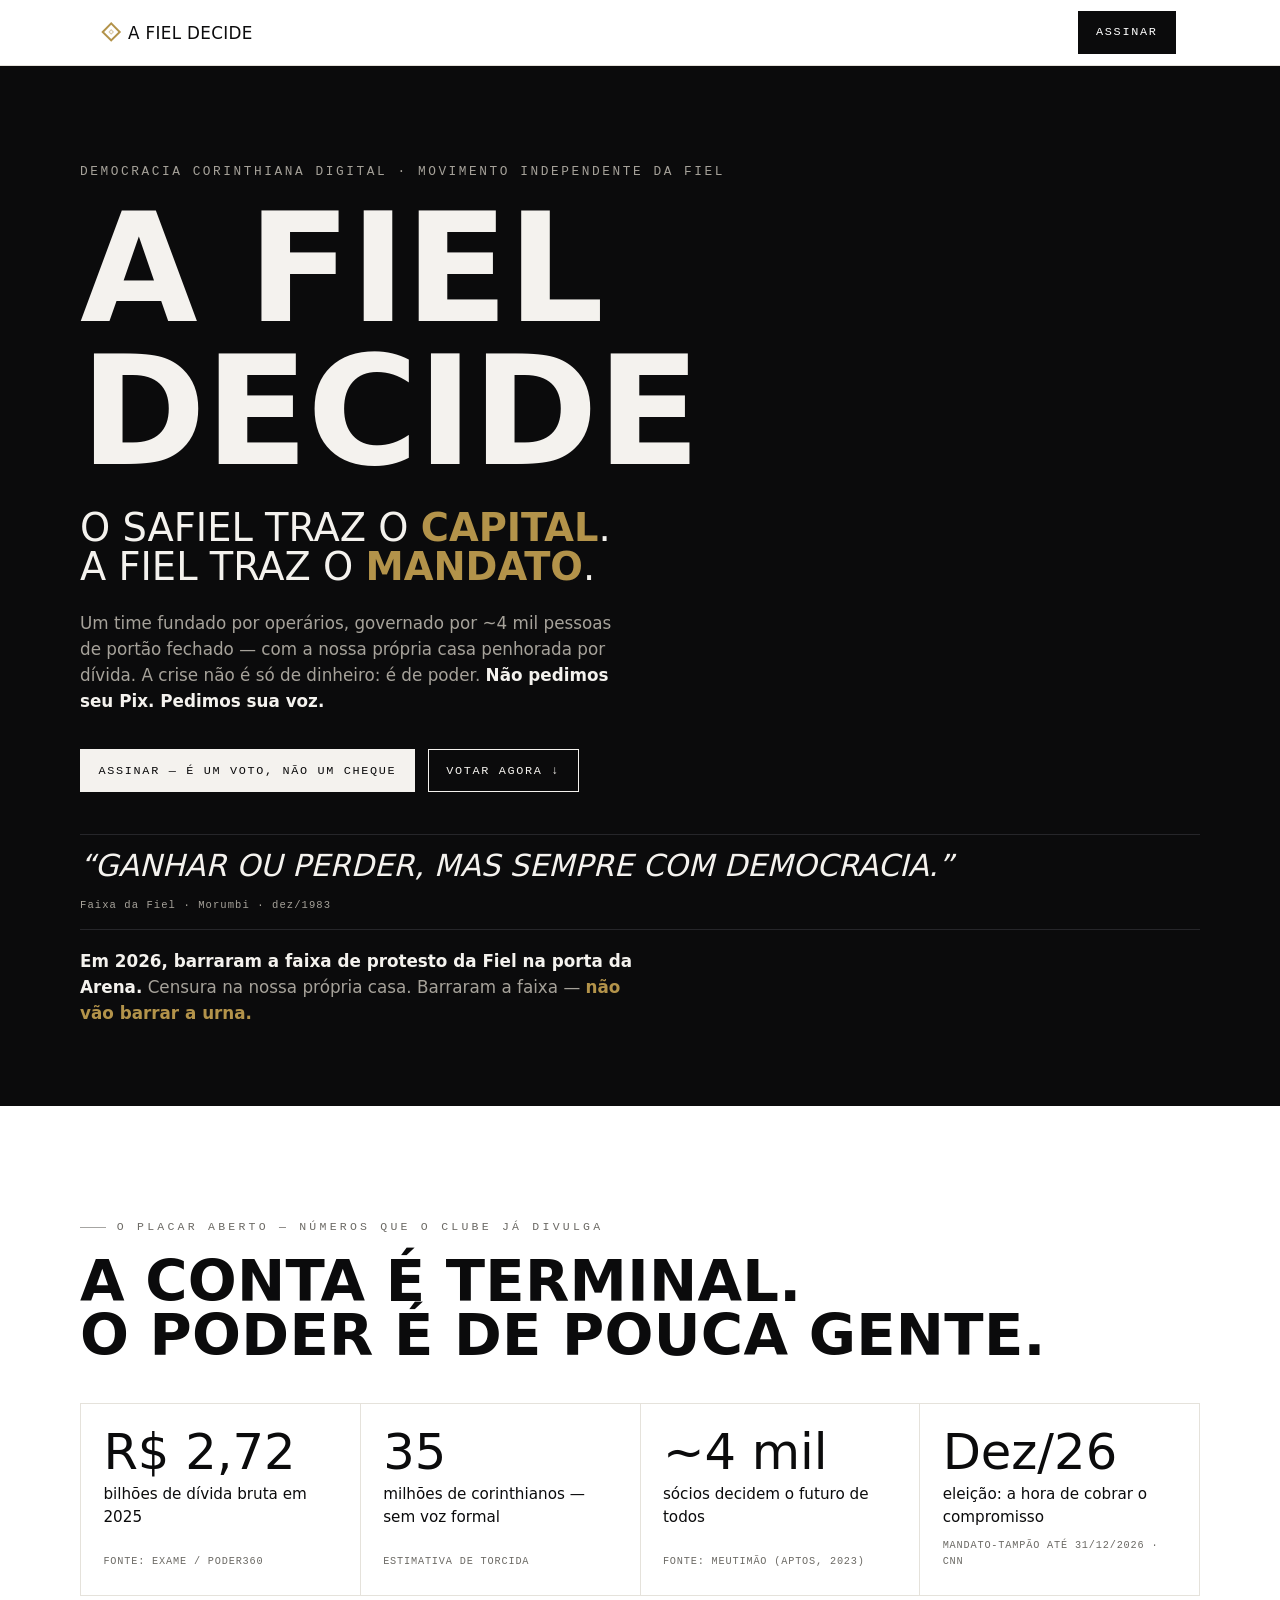
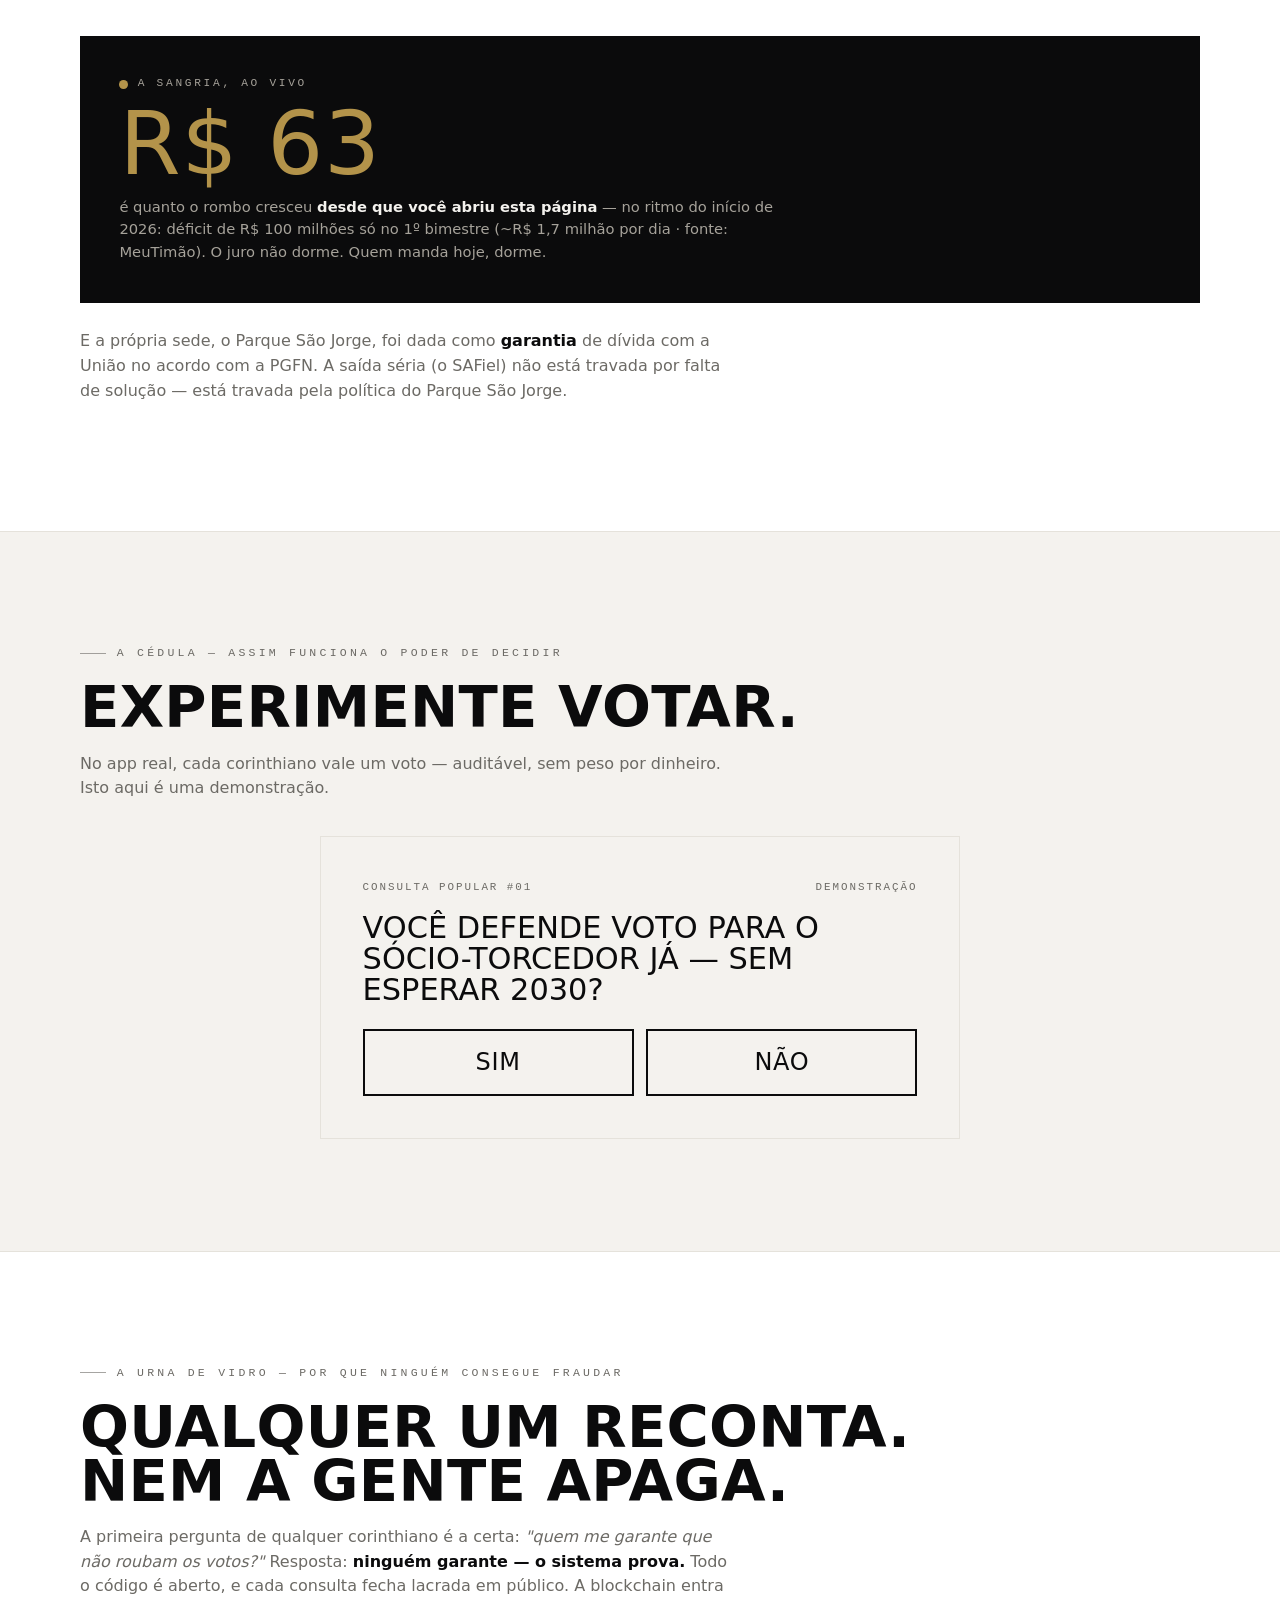
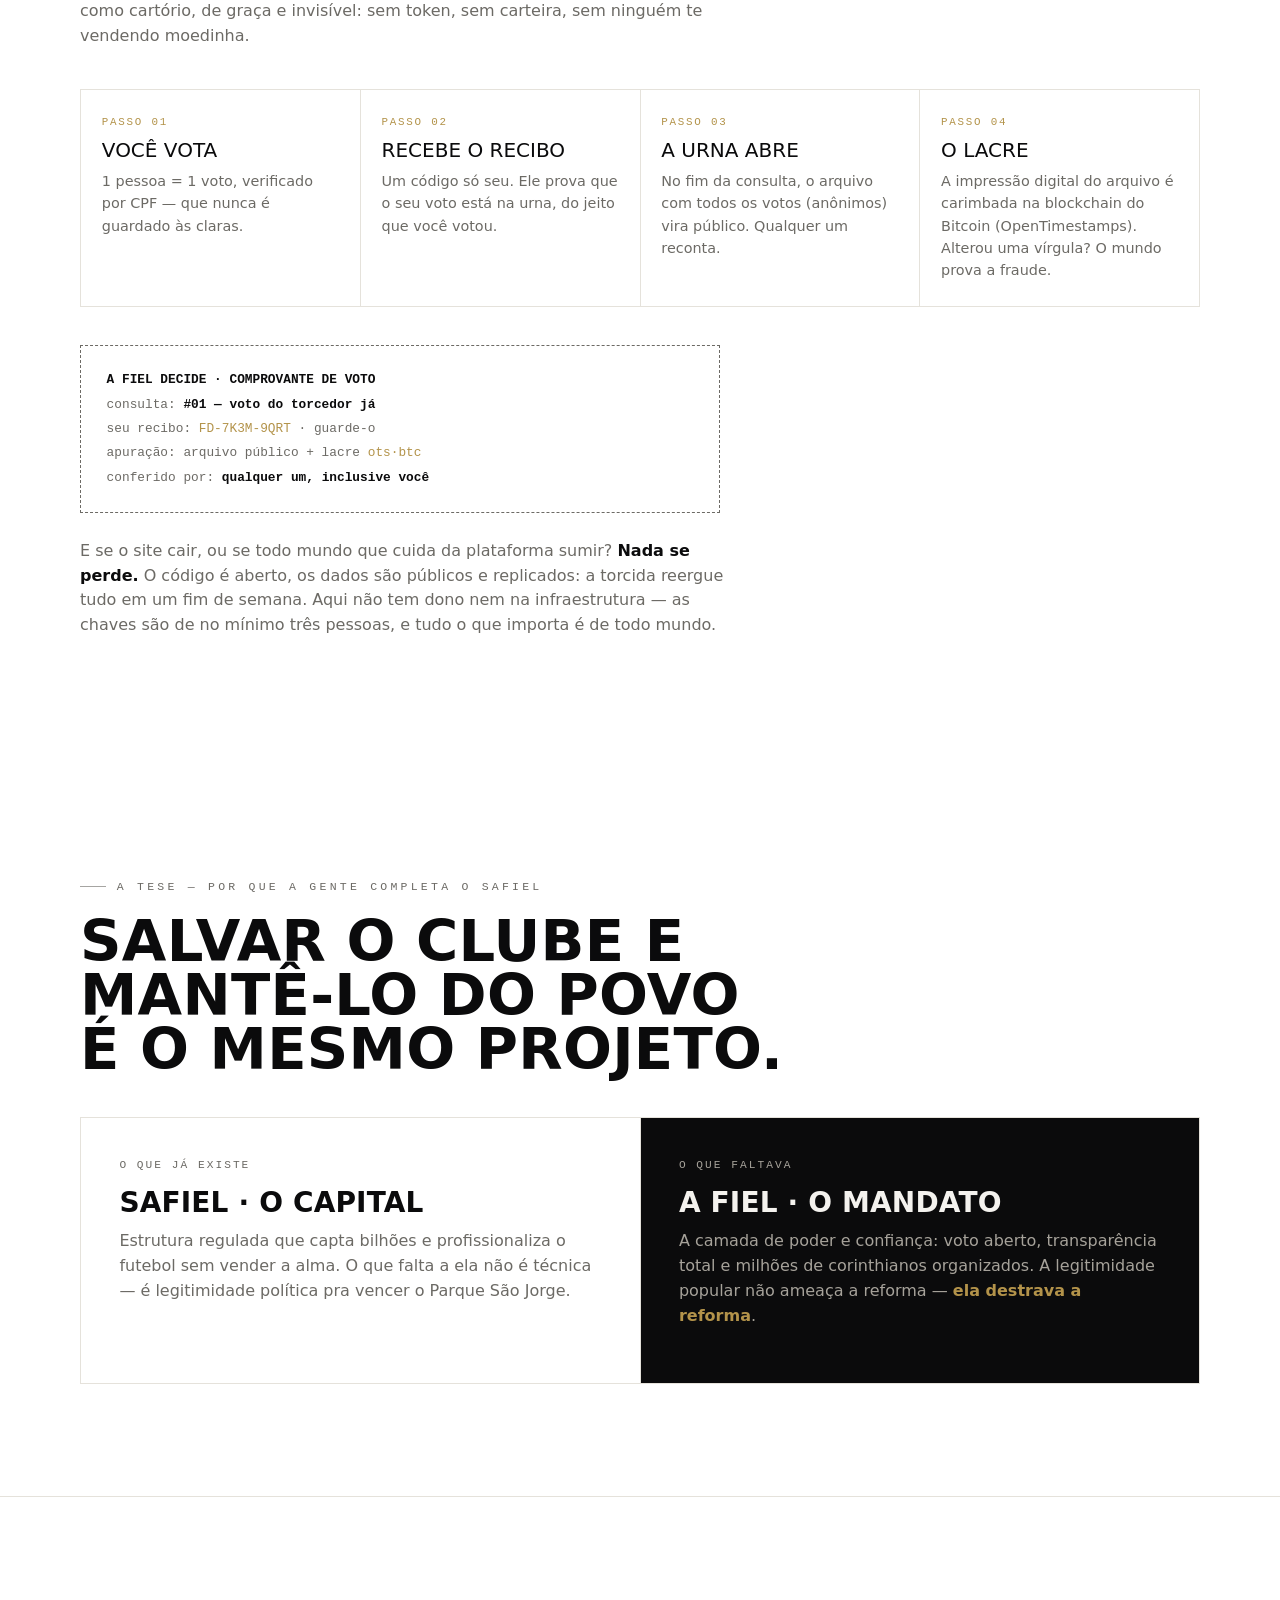
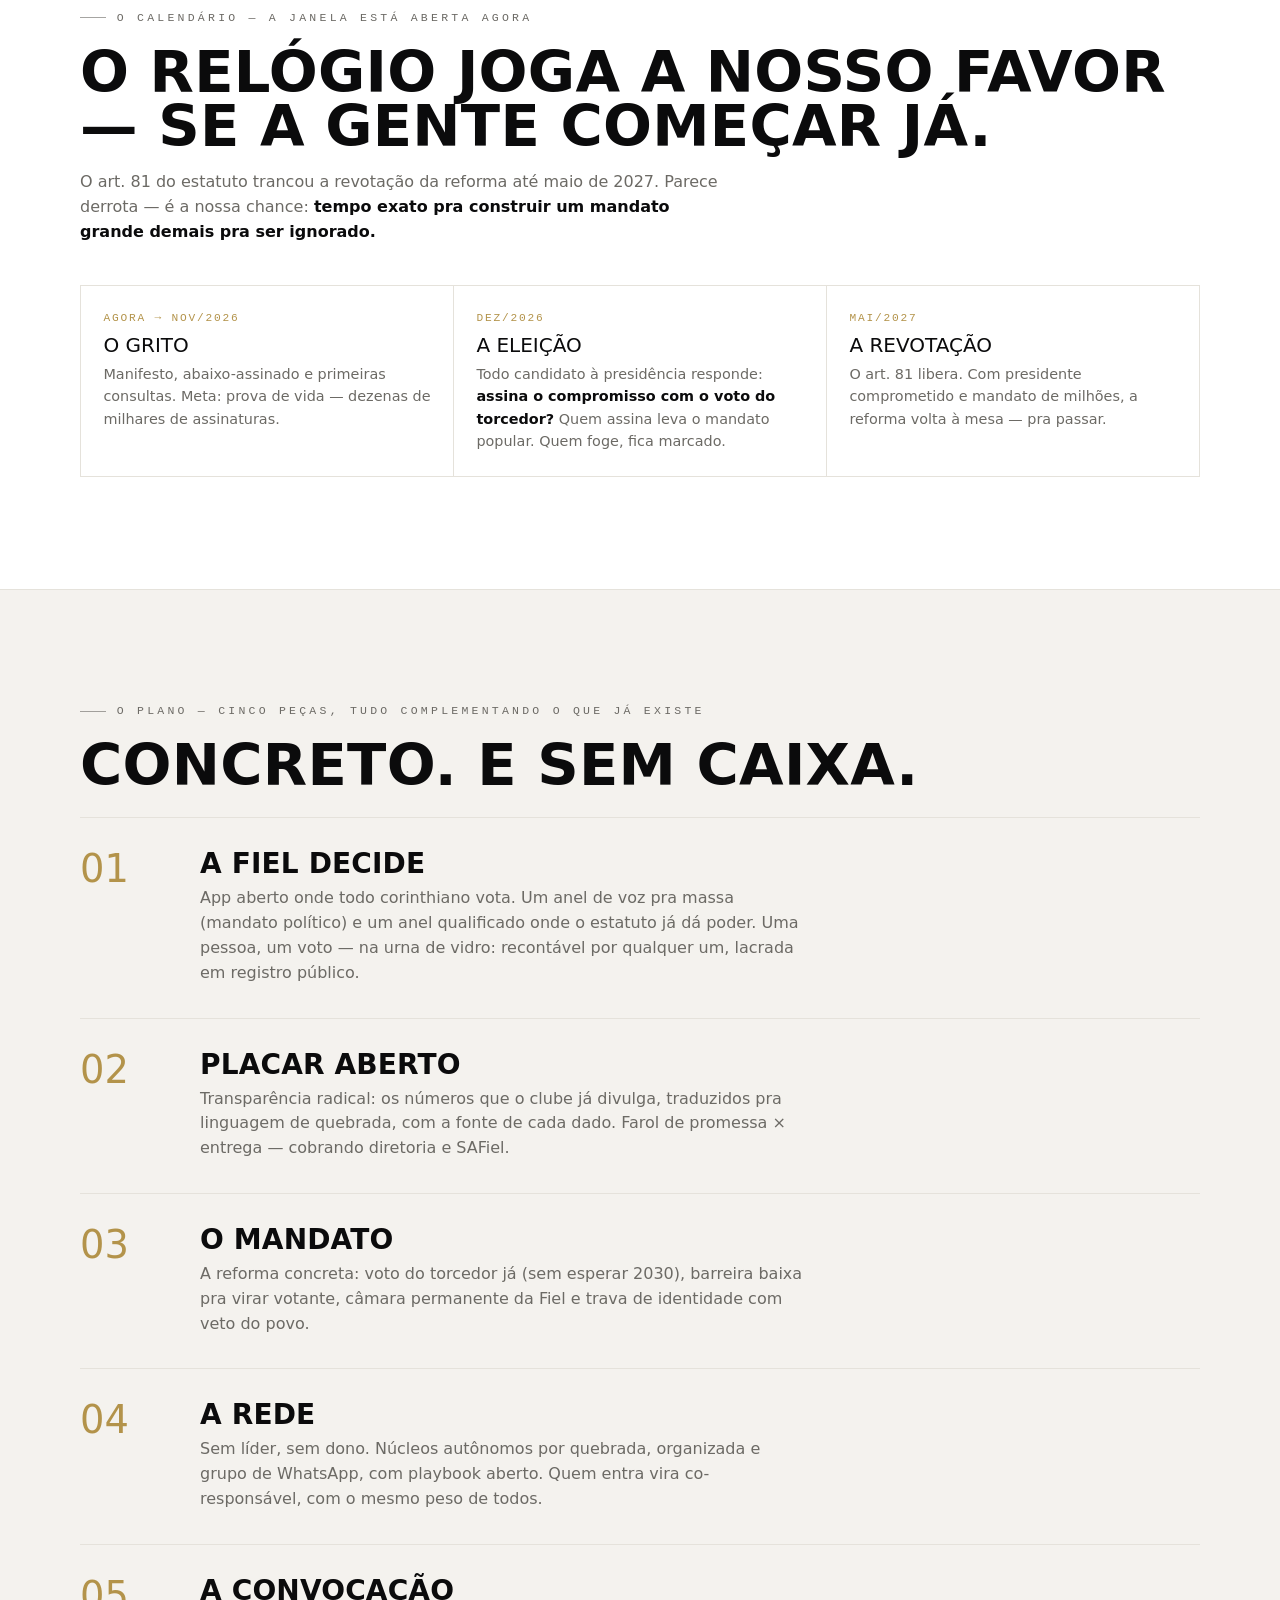
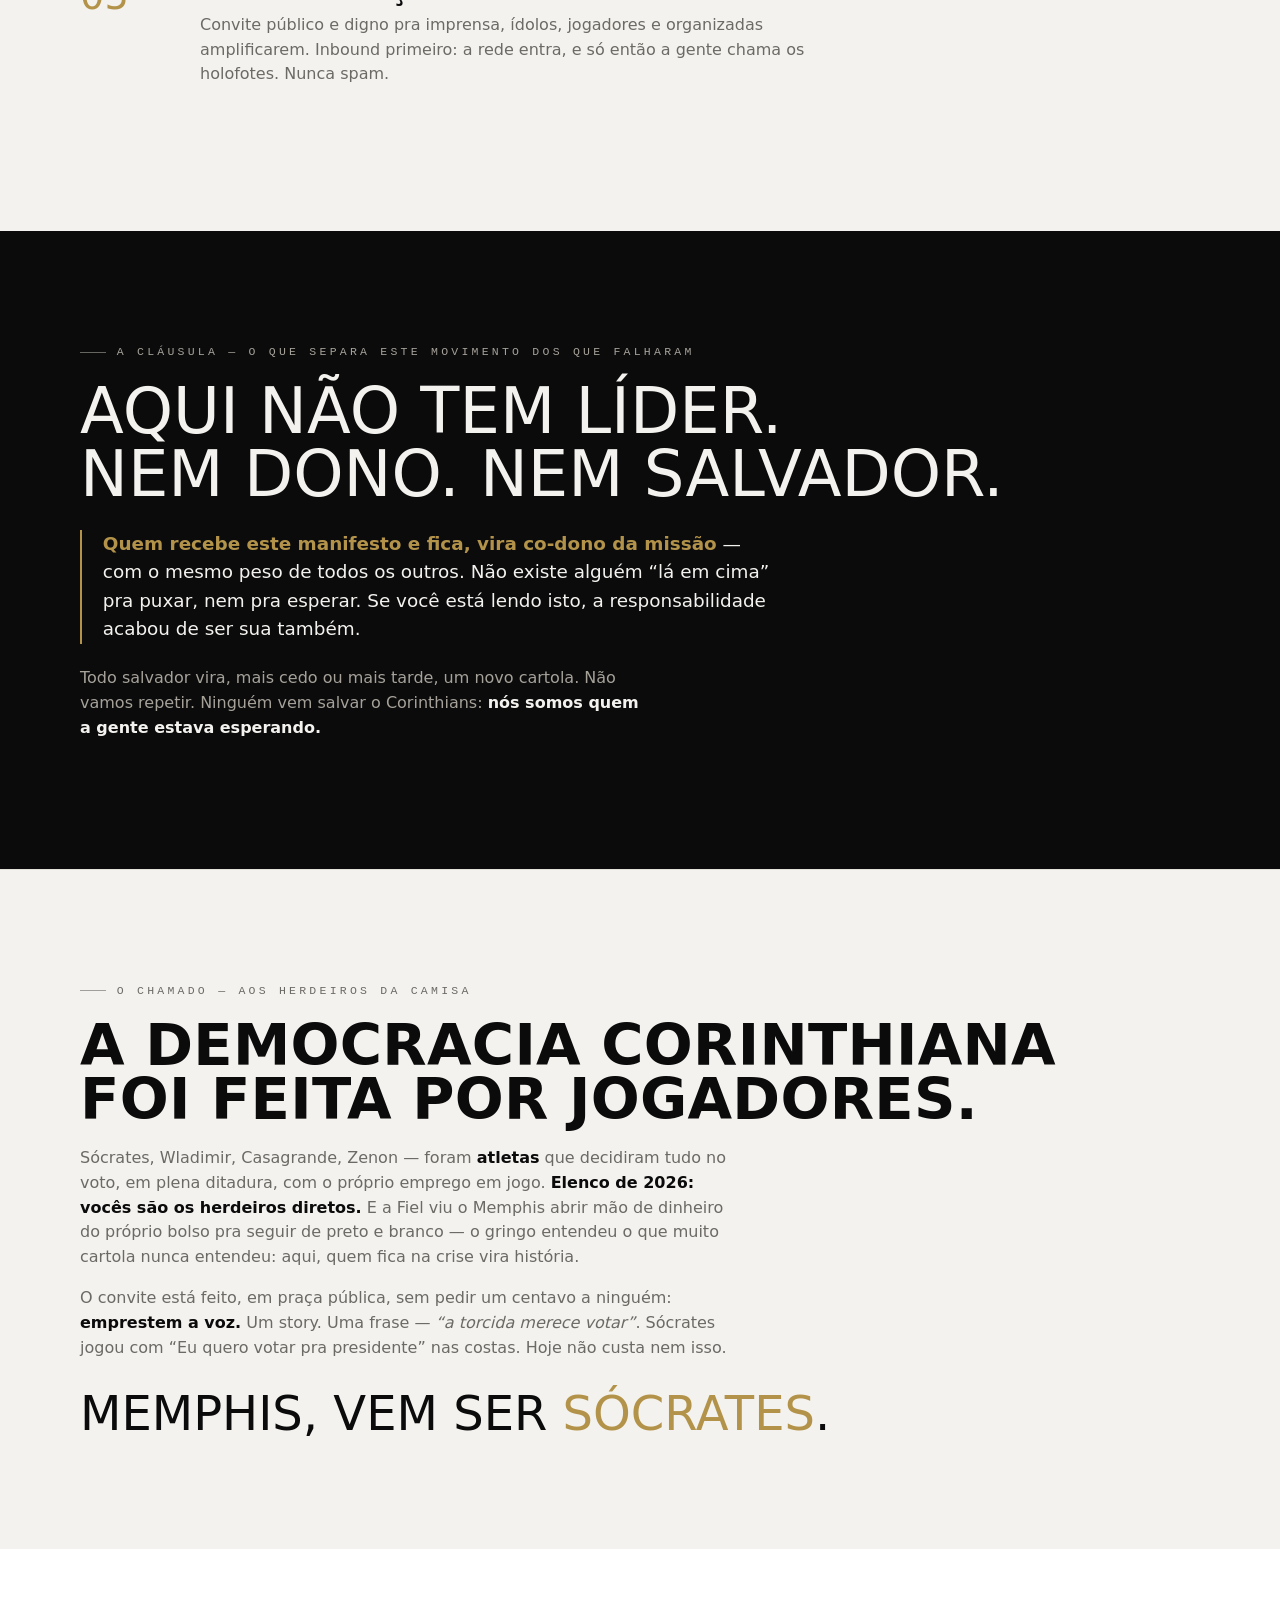
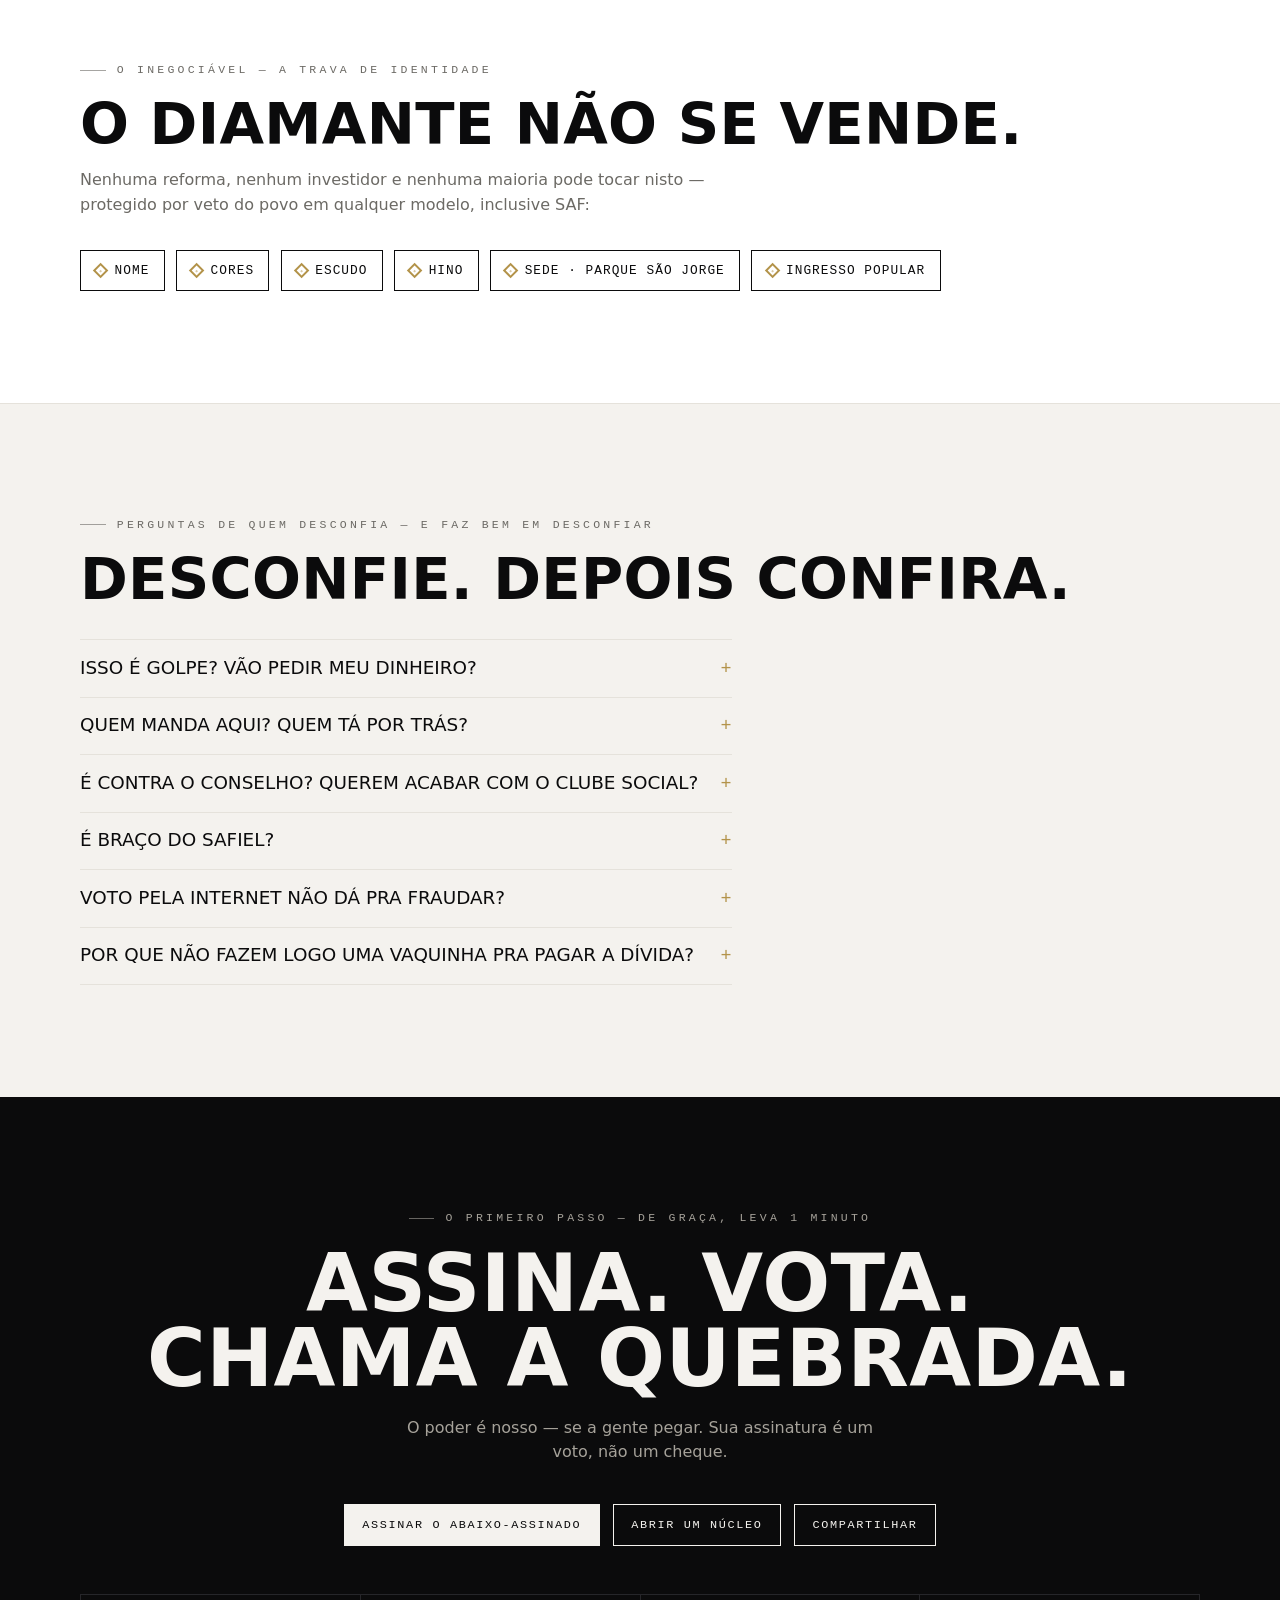
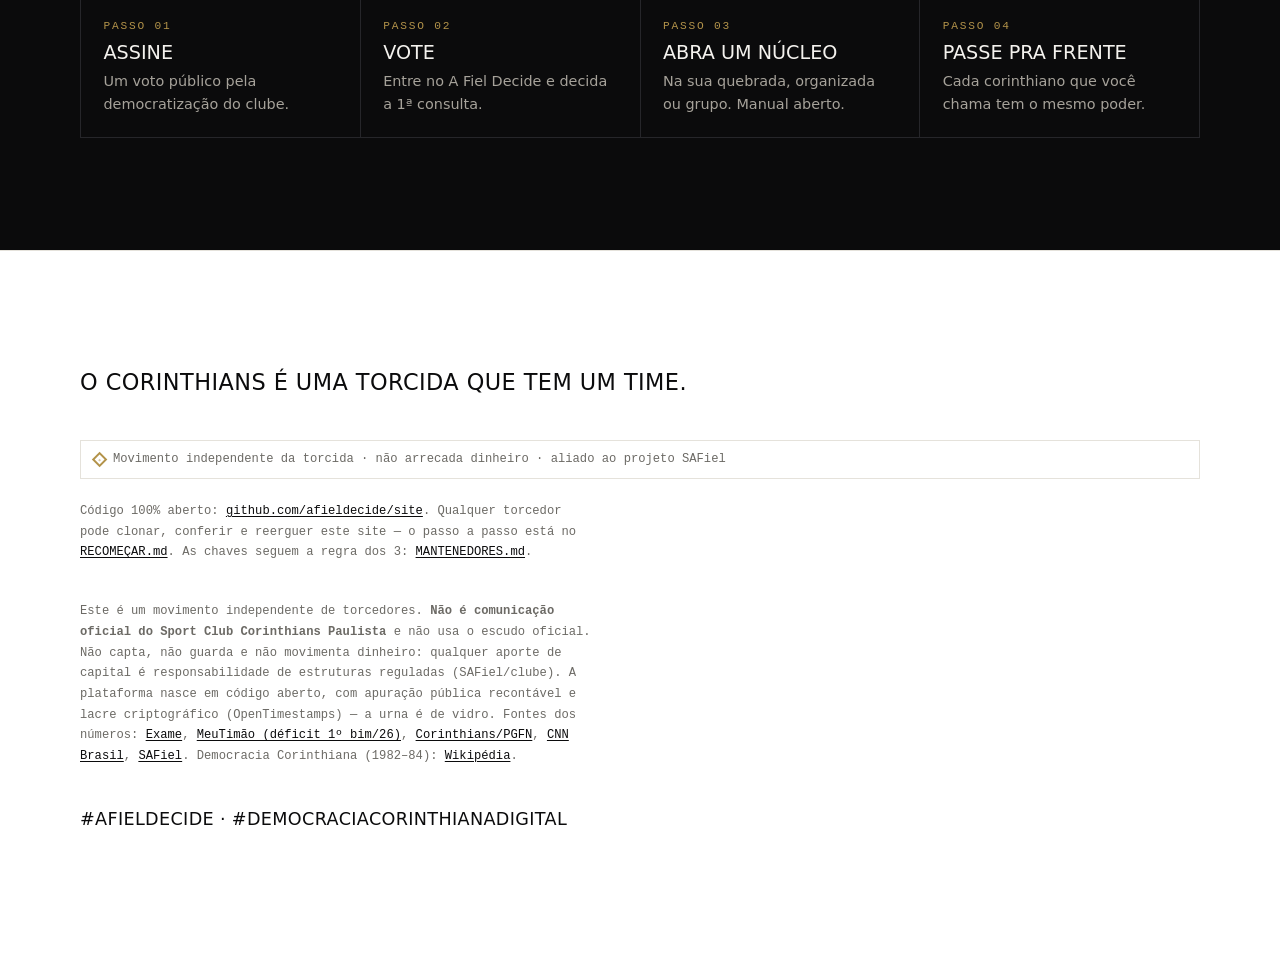
==== index.html @ 92e81370 "Bootstrap A Fiel Decide public site and governance docs - index.html: standalone landing (OG tags fo" ====
<!doctype html>
<html lang="pt-BR">
<head>
<meta charset="utf-8">
<meta name="viewport" content="width=device-width, initial-scale=1">
<title>A Fiel Decide — Democracia Corinthiana Digital</title>
<meta name="description" content="O SAFiel traz o capital. A Fiel traz o mandato. Voto aberto, contas na mesa, urna de vidro auditável — sem pedir um centavo. Movimento independente da torcida do Corinthians.">
<meta name="color-scheme" content="light dark">
<meta name="theme-color" content="#ffffff" media="(prefers-color-scheme: light)">
<meta name="theme-color" content="#0b0b0c" media="(prefers-color-scheme: dark)">
<link rel="canonical" href="https://afieldecide.github.io/site/">
<meta property="og:type" content="website">
<meta property="og:url" content="https://afieldecide.github.io/site/">
<meta property="og:site_name" content="A Fiel Decide">
<meta property="og:title" content="A Fiel Decide — Democracia Corinthiana Digital">
<meta property="og:description" content="~4 mil decidem o Corinthians. A gente é 35 milhões. Voto aberto, contas na mesa, urna de vidro auditável — sem pedir um centavo. Não pedimos Pix. Pedimos sua voz.">
<meta property="og:image" content="https://afieldecide.github.io/site/og-card.png">
<meta property="og:image:width" content="1080">
<meta property="og:image:height" content="1080">
<meta property="og:image:alt" content="Card do movimento: ~4 mil decidem o Corinthians. A gente é 35 milhões. Não pedimos Pix, pedimos sua voz. #AFielDecide">
<meta property="og:locale" content="pt_BR">
<meta name="twitter:card" content="summary">
<link rel="icon" type="image/svg+xml" href="data:image/svg+xml,%3Csvg%20xmlns='http://www.w3.org/2000/svg'%20viewBox='0%200%2064%2064'%3E%3Crect%20x='19'%20y='19'%20width='26'%20height='26'%20fill='none'%20stroke='%23b3934a'%20stroke-width='5'%20transform='rotate(45%2032%2032)'/%3E%3Crect%20x='26'%20y='26'%20width='12'%20height='12'%20fill='none'%20stroke='%23b3934a'%20stroke-width='2'%20opacity='.5'%20transform='rotate(45%2032%2032)'/%3E%3C/svg%3E">
<style>
  :root{
    --ink:#0b0b0c;
    --paper:#ffffff;
    --panel:#f4f2ee;
    --mute:#6c6a65;
    --line:#e5e2db;
    --glint:#b3934a;          /* ouro velho — o Diamante. Uso mínimo. */
    --field:#0b0b0c;          /* bloco invertido */
    --field-ink:#f4f2ee;
    --field-mute:#a6a29a;
    --field-line:#26262a;
    --maxw:1120px;
    --measure:64ch;
    --font-display:"Arial Narrow","Helvetica Neue Condensed",Impact,"Haettenschweiler",system-ui,sans-serif;
    --font-body:system-ui,-apple-system,"Segoe UI",Roboto,"Helvetica Neue",Arial,sans-serif;
    --font-mono:ui-monospace,"SF Mono","Cascadia Mono","Segoe UI Mono",Consolas,monospace;
  }
  @media (prefers-color-scheme:dark){
    :root{
      --ink:#f4f2ee; --paper:#0b0b0c; --panel:#141416; --mute:#9a968e;
      --line:#26262a; --field:#f4f2ee; --field-ink:#0b0b0c;
      --field-mute:#5a5852; --field-line:#d8d4cc; --glint:#c8a24e;
    }
  }
  :root[data-theme="dark"]{
    --ink:#f4f2ee; --paper:#0b0b0c; --panel:#141416; --mute:#9a968e;
    --line:#26262a; --field:#f4f2ee; --field-ink:#0b0b0c;
    --field-mute:#5a5852; --field-line:#d8d4cc; --glint:#c8a24e;
  }
  :root[data-theme="light"]{
    --ink:#0b0b0c; --paper:#ffffff; --panel:#f4f2ee; --mute:#6c6a65;
    --line:#e5e2db; --field:#0b0b0c; --field-ink:#f4f2ee;
    --field-mute:#a6a29a; --field-line:#26262a; --glint:#b3934a;
  }

  *{box-sizing:border-box}
  html,body{margin:0;background:var(--paper)}
  .wrap{background:var(--paper);color:var(--ink);font-family:var(--font-body);
    -webkit-font-smoothing:antialiased;line-height:1.55;overflow-x:hidden}
  .wrap img{max-width:100%}
  a{color:inherit}

  /* ---------- shared ---------- */
  .sec{padding:clamp(3.5rem,9vw,7rem) 1.5rem}
  .inner{max-width:var(--maxw);margin:0 auto}
  .eyebrow{font-family:var(--font-mono);font-size:.72rem;letter-spacing:.28em;
    text-transform:uppercase;color:var(--mute);margin:0 0 1.2rem;display:flex;
    align-items:center;gap:.7rem}
  .eyebrow::before{content:"";width:1.6rem;height:1px;background:currentColor;opacity:.6}
  h1,h2,h3{font-family:var(--font-display);font-weight:700;text-transform:uppercase;
    text-wrap:balance;letter-spacing:.005em;line-height:.94;margin:0}
  h2{font-size:clamp(2rem,5.2vw,3.6rem)}
  h3{font-size:clamp(1.3rem,2.6vw,1.75rem);line-height:1}
  p{margin:0 0 1rem}
  .lead{font-size:clamp(1.1rem,2vw,1.4rem);line-height:1.4;max-width:34ch}
  .body{max-width:var(--measure);color:var(--ink)}
  .body.mute{color:var(--mute)}
  .glint{color:var(--glint)}

  /* diamond mark */
  .diamond{width:1em;height:1em;display:inline-block;transform:rotate(45deg);
    border:2px solid var(--glint);position:relative;vertical-align:-.05em}
  .diamond::after{content:"";position:absolute;inset:3px;border:1px solid var(--glint);opacity:.5}

  /* ---------- top bar ---------- */
  .topbar{position:sticky;top:0;z-index:50;background:color-mix(in srgb,var(--paper) 86%,transparent);
    backdrop-filter:blur(8px);border-bottom:1px solid var(--line)}
  .topbar .row{max-width:var(--maxw);margin:0 auto;display:flex;align-items:center;
    justify-content:space-between;gap:1rem;padding:.7rem 1.5rem}
  .brand{display:flex;align-items:center;gap:.6rem;font-family:var(--font-display);
    text-transform:uppercase;letter-spacing:.02em;font-size:1.05rem}
  .brand .diamond{font-size:.9rem}
  .btn{font-family:var(--font-mono);font-size:.74rem;letter-spacing:.14em;
    text-transform:uppercase;text-decoration:none;border:1.5px solid var(--ink);
    color:var(--ink);background:transparent;padding:.7rem 1.1rem;cursor:pointer;
    display:inline-flex;align-items:center;gap:.5rem;transition:background .18s,color .18s,transform .1s}
  .btn:hover{background:var(--ink);color:var(--paper)}
  .btn:active{transform:translateY(1px)}
  .btn.solid{background:var(--ink);color:var(--paper)}
  .btn.solid:hover{background:transparent;color:var(--ink)}
  .btn.onfield{border-color:var(--field-ink);color:var(--field-ink)}
  .btn.onfield:hover{background:var(--field-ink);color:var(--field)}
  .btn.onfield.solid{background:var(--field-ink);color:var(--field)}
  .btn.onfield.solid:hover{background:transparent;color:var(--field-ink)}
  :focus-visible{outline:2px solid var(--glint);outline-offset:3px}

  /* ---------- hero ---------- */
  .hero{background:var(--field);color:var(--field-ink);padding:clamp(3rem,8vw,6rem) 1.5rem clamp(3rem,7vw,5rem)}
  .hero .inner{max-width:var(--maxw)}
  .hero .eyebrow{color:var(--field-mute)}
  .kicker{font-family:var(--font-mono);font-size:.8rem;letter-spacing:.2em;
    text-transform:uppercase;color:var(--field-mute)}
  .hero h1{font-size:clamp(3.4rem,15vw,9.5rem);color:var(--field-ink);margin:.4rem 0 0;
    letter-spacing:-.01em}
  .hero .thesis{font-family:var(--font-display);text-transform:uppercase;
    font-size:clamp(1.3rem,3.4vw,2.4rem);line-height:1;margin:1.6rem 0 0;color:var(--field-ink)}
  .hero .thesis b{color:var(--glint)}
  .hero .sub{color:var(--field-mute);max-width:52ch;margin:1.5rem 0 0;font-size:1.05rem}
  .hero .cta{display:flex;flex-wrap:wrap;gap:.8rem;margin-top:2.2rem}
  .faixa{margin:2.6rem 0 0;border-top:1px solid var(--field-line);border-bottom:1px solid var(--field-line);
    padding:1rem 0;display:flex;align-items:center;gap:1rem;flex-wrap:wrap}
  .faixa .q{font-family:var(--font-display);text-transform:uppercase;font-style:italic;
    font-size:clamp(1.1rem,3vw,1.9rem);line-height:1;color:var(--field-ink)}
  .faixa .src{font-family:var(--font-mono);font-size:.66rem;letter-spacing:.1em;color:var(--field-mute)}

  /* ---------- placar / scoreboard ---------- */
  .grid{display:grid;gap:1px;background:var(--line);border:1px solid var(--line);margin-top:2.5rem}
  @media(min-width:640px){.grid.cols4{grid-template-columns:repeat(2,1fr)}}
  @media(min-width:900px){.grid.cols4{grid-template-columns:repeat(4,1fr)}}
  .cell{background:var(--paper);padding:1.6rem 1.4rem;display:flex;flex-direction:column;gap:.5rem;min-height:9.5rem}
  .cell .num{font-family:var(--font-display);font-size:clamp(2.2rem,5vw,3.1rem);
    line-height:.9;font-variant-numeric:tabular-nums}
  .cell .lab{font-size:.95rem;color:var(--ink)}
  .cell .src{margin-top:auto;font-family:var(--font-mono);font-size:.64rem;letter-spacing:.08em;
    text-transform:uppercase;color:var(--mute)}
  .cell .src a{color:var(--mute)}

  /* ---------- cédula / ballot ---------- */
  .ballot{background:var(--panel);border:1px solid var(--line);padding:clamp(1.6rem,4vw,2.6rem);
    max-width:640px;margin:2.2rem auto 0}
  .ballot .tag{font-family:var(--font-mono);font-size:.68rem;letter-spacing:.18em;
    text-transform:uppercase;color:var(--mute);display:flex;justify-content:space-between;gap:1rem}
  .ballot .qz{font-family:var(--font-display);text-transform:uppercase;
    font-size:clamp(1.3rem,3.5vw,1.9rem);line-height:1.02;margin:1rem 0 1.5rem}
  .ballot .opts{display:grid;gap:.8rem;grid-template-columns:1fr 1fr}
  .vote{font-family:var(--font-display);text-transform:uppercase;font-size:1.5rem;
    letter-spacing:.03em;padding:1.1rem;background:transparent;color:var(--ink);
    border:2px solid var(--ink);cursor:pointer;transition:background .15s,color .15s,transform .1s}
  .vote:hover{background:var(--ink);color:var(--panel)}
  .vote:active{transform:translateY(1px)}
  .result{margin-top:1.4rem;display:none}
  .result.show{display:block;animation:fade .4s ease both}
  .bar{height:2.4rem;background:var(--paper);border:1px solid var(--line);display:flex;overflow:hidden}
  .bar .sim{background:var(--ink);color:var(--paper)}
  .bar .nao{background:transparent;color:var(--ink)}
  .bar span{display:flex;align-items:center;padding:0 .7rem;font-family:var(--font-mono);
    font-size:.8rem;white-space:nowrap;transition:flex-basis .6s cubic-bezier(.2,.7,.2,1)}
  .result .note{font-family:var(--font-mono);font-size:.68rem;color:var(--mute);margin-top:.8rem;letter-spacing:.04em}

  /* ---------- two-up thesis ---------- */
  .twoup{display:grid;gap:1px;background:var(--line);border:1px solid var(--line);margin-top:2.5rem}
  @media(min-width:800px){.twoup{grid-template-columns:1fr 1fr}}
  .twoup .side{background:var(--paper);padding:clamp(1.6rem,3vw,2.4rem)}
  .twoup .side.dark{background:var(--field);color:var(--field-ink)}
  .twoup .side h3{margin-bottom:.8rem}
  .twoup .side.dark h3{color:var(--field-ink)}
  .twoup .side .k{font-family:var(--font-mono);font-size:.7rem;letter-spacing:.18em;
    text-transform:uppercase;color:var(--mute);margin-bottom:.9rem}
  .twoup .side.dark .k{color:var(--field-mute)}

  /* ---------- planks (5 componentes) ---------- */
  .plank{display:grid;gap:1rem;padding:2rem 0;border-top:1px solid var(--line)}
  @media(min-width:760px){.plank{grid-template-columns:5.5rem 1fr;gap:2rem;align-items:start}}
  .plank .no{font-family:var(--font-display);font-size:2.4rem;line-height:1;color:var(--glint)}
  .plank h3{margin-bottom:.5rem}
  .plank p{color:var(--mute);max-width:60ch;margin:0}

  /* ---------- clause (leaderless) ---------- */
  .clause{background:var(--field);color:var(--field-ink)}
  .clause .big{font-family:var(--font-display);text-transform:uppercase;
    font-size:clamp(1.8rem,6vw,4rem);line-height:.98;text-wrap:balance;margin:0 0 1.5rem}
  .clause .rule{max-width:60ch;border-left:2px solid var(--glint);padding-left:1.3rem;
    color:var(--field-ink);font-size:1.15rem}
  .clause .rule b{color:var(--glint)}
  .clause .sub{color:var(--field-mute);max-width:56ch;margin-top:1.4rem}

  /* ---------- inegociavel ---------- */
  .locks{display:flex;flex-wrap:wrap;gap:.7rem;margin-top:2rem}
  .lock{font-family:var(--font-mono);font-size:.8rem;letter-spacing:.08em;text-transform:uppercase;
    border:1px solid var(--ink);padding:.6rem .9rem;display:flex;align-items:center;gap:.5rem}
  .lock .diamond{font-size:.7rem}

  /* ---------- final CTA ---------- */
  .final{background:var(--field);color:var(--field-ink);text-align:center}
  .final h2{color:var(--field-ink);font-size:clamp(2.4rem,8vw,5rem)}
  .final .sub{color:var(--field-mute);max-width:48ch;margin:1.2rem auto 0}
  .final .cta{display:flex;flex-wrap:wrap;gap:.8rem;justify-content:center;margin-top:2.4rem}
  .steps{display:grid;gap:1px;background:var(--field-line);border:1px solid var(--field-line);
    margin-top:3rem;text-align:left}
  @media(min-width:700px){.steps{grid-template-columns:repeat(4,1fr)}}
  .step{background:var(--field);padding:1.4rem;display:flex;flex-direction:column;gap:.5rem}
  .step .n{font-family:var(--font-mono);font-size:.7rem;letter-spacing:.16em;color:var(--glint)}
  .step .t{font-family:var(--font-display);text-transform:uppercase;font-size:1.2rem;line-height:1;color:var(--field-ink)}
  .step .d{font-size:.9rem;color:var(--field-mute)}

  /* ---------- footer ---------- */
  .foot{background:var(--paper);color:var(--mute);border-top:1px solid var(--line);
    font-family:var(--font-mono);font-size:.76rem;line-height:1.7}
  .foot .inner{display:grid;gap:1.4rem}
  .foot .disc{max-width:70ch}
  .foot a{color:var(--ink);text-decoration:underline;text-underline-offset:2px}
  .foot .hash{font-family:var(--font-display);text-transform:uppercase;font-size:1.4rem;
    letter-spacing:.02em;color:var(--ink)}
  .seal{display:inline-flex;align-items:center;gap:.5rem;border:1px solid var(--line);
    padding:.5rem .8rem;color:var(--mute)}

  /* ---------- sangria (contador vivo) ---------- */
  .sangria{margin-top:2.5rem;background:var(--field);color:var(--field-ink);
    border:1px solid var(--field);padding:clamp(1.6rem,4vw,2.4rem);display:grid;gap:.6rem}
  .sangria .s-top{font-family:var(--font-mono);font-size:.7rem;letter-spacing:.24em;
    text-transform:uppercase;color:var(--field-mute);display:flex;align-items:center;gap:.6rem}
  .sangria .s-top::before{content:"";width:.55rem;height:.55rem;border-radius:50%;
    background:var(--glint);animation:pulse 1.6s ease-in-out infinite}
  .sangria .s-num{font-family:var(--font-display);font-size:clamp(2.6rem,9vw,5.5rem);
    line-height:.95;color:var(--glint);font-variant-numeric:tabular-nums;letter-spacing:.01em}
  .sangria .s-cap{font-size:.92rem;color:var(--field-mute);max-width:70ch}
  .sangria .s-cap b{color:var(--field-ink)}
  @keyframes pulse{0%,100%{opacity:1}50%{opacity:.25}}
  @media(prefers-reduced-motion:reduce){.sangria .s-top::before{animation:none}}

  /* ---------- urna de vidro ---------- */
  .urna{display:grid;gap:1px;background:var(--line);border:1px solid var(--line);margin-top:2.5rem}
  @media(min-width:800px){.urna{grid-template-columns:repeat(4,1fr)}}
  .upass{background:var(--paper);padding:1.5rem 1.3rem;display:flex;flex-direction:column;gap:.6rem}
  .upass .n{font-family:var(--font-mono);font-size:.68rem;letter-spacing:.16em;color:var(--glint)}
  .upass .t{font-family:var(--font-display);text-transform:uppercase;font-size:1.25rem;line-height:1}
  .upass .d{font-size:.9rem;color:var(--mute)}
  .receipt{max-width:640px;margin:2.4rem 0 0;background:var(--paper);border:1px dashed var(--mute);
    padding:1.4rem 1.6rem;font-family:var(--font-mono);font-size:.8rem;line-height:1.9;color:var(--mute)}
  .receipt b{color:var(--ink)}
  .receipt .rhash{color:var(--glint);word-break:break-all}

  /* ---------- calendário / janela ---------- */
  .tl{display:grid;gap:1px;background:var(--line);border:1px solid var(--line);margin-top:2.5rem}
  @media(min-width:760px){.tl{grid-template-columns:repeat(3,1fr)}}
  .tl .mo{background:var(--paper);padding:1.5rem 1.4rem;display:flex;flex-direction:column;gap:.5rem}
  .tl .when{font-family:var(--font-mono);font-size:.7rem;letter-spacing:.16em;text-transform:uppercase;color:var(--glint)}
  .tl .what{font-family:var(--font-display);text-transform:uppercase;font-size:1.25rem;line-height:1}
  .tl .how{font-size:.9rem;color:var(--mute)}

  /* ---------- FAQ ---------- */
  .faq{max-width:var(--measure);margin-top:2rem;border-top:1px solid var(--line)}
  .faq details{border-bottom:1px solid var(--line)}
  .faq summary{cursor:pointer;padding:1.1rem 0;font-family:var(--font-display);text-transform:uppercase;
    font-size:1.15rem;line-height:1.05;list-style:none;display:flex;justify-content:space-between;align-items:baseline;gap:1rem}
  .faq summary::-webkit-details-marker{display:none}
  .faq summary::after{content:"+";font-family:var(--font-mono);color:var(--glint);flex:none}
  .faq details[open] summary::after{content:"–"}
  .faq .a{padding:0 0 1.2rem;color:var(--mute);max-width:60ch}
  .faq .a b{color:var(--ink)}

  /* reveal */
  .rev{opacity:0;transform:translateY(16px);transition:opacity .6s ease,transform .6s ease}
  .rev.in{opacity:1;transform:none}
  @keyframes fade{from{opacity:0}to{opacity:1}}
  @media(prefers-reduced-motion:reduce){
    .rev{opacity:1;transform:none;transition:none}
    .bar span{transition:none}
    .result.show{animation:none}
  }
</style>
</head>
<body>
<div class="wrap">
  <!-- TOP BAR -->
  <div class="topbar">
    <div class="row">
      <div class="brand"><span class="diamond"></span> A Fiel Decide</div>
      <a class="btn solid" href="#assinar">Assinar</a>
    </div>
  </div>

  <!-- HERO -->
  <header class="hero">
    <div class="inner">
      <p class="kicker">Democracia Corinthiana Digital · movimento independente da Fiel</p>
      <h1>A Fiel<br>Decide</h1>
      <p class="thesis">O SAFiel traz o <b>capital</b>.<br>A Fiel traz o <b>mandato</b>.</p>
      <p class="sub">Um time fundado por operários, governado por ~4 mil pessoas de portão fechado — com a nossa própria casa penhorada por dívida. A crise não é só de dinheiro: é de poder. <b style="color:var(--field-ink)">Não pedimos seu Pix. Pedimos sua voz.</b></p>
      <div class="cta">
        <a class="btn onfield solid" href="#assinar">Assinar — é um voto, não um cheque</a>
        <a class="btn onfield" href="#cedula">Votar agora ↓</a>
      </div>
      <div class="faixa">
        <span class="q">“Ganhar ou perder, mas sempre com democracia.”</span>
        <span class="src">Faixa da Fiel · Morumbi · dez/1983</span>
      </div>
      <p class="sub" style="margin-top:1.1rem"><b style="color:var(--field-ink)">Em 2026, barraram a faixa de protesto da Fiel na porta da Arena.</b> Censura na nossa própria casa. Barraram a faixa — <b class="glint">não vão barrar a urna.</b></p>
    </div>
  </header>

  <!-- PLACAR -->
  <section class="sec" id="placar">
    <div class="inner">
      <p class="eyebrow rev">O Placar Aberto — números que o clube já divulga</p>
      <h2 class="rev">A conta é terminal.<br>O poder é de pouca gente.</h2>
      <div class="grid cols4 rev">
        <div class="cell">
          <span class="num" data-count="2.72">R$ 0</span>
          <span class="lab">bilhões de dívida bruta em 2025</span>
          <span class="src">Fonte: Exame / Poder360</span>
        </div>
        <div class="cell">
          <span class="num" data-count="35">0</span>
          <span class="lab">milhões de corinthianos — sem voz formal</span>
          <span class="src">Estimativa de torcida</span>
        </div>
        <div class="cell">
          <span class="num">~4 mil</span>
          <span class="lab">sócios decidem o futuro de todos</span>
          <span class="src">Fonte: MeuTimão (aptos, 2023)</span>
        </div>
        <div class="cell">
          <span class="num">Dez/26</span>
          <span class="lab">eleição: a hora de cobrar o compromisso</span>
          <span class="src">Mandato-tampão até 31/12/2026 · CNN</span>
        </div>
      </div>
      <div class="sangria rev" role="note">
        <div class="s-top">A sangria, ao vivo</div>
        <div class="s-num" id="sangria" aria-live="off">R$ 0</div>
        <div class="s-cap">é quanto o rombo cresceu <b>desde que você abriu esta página</b> — no ritmo do início de 2026: déficit de R$ 100 milhões só no 1º bimestre (~R$ 1,7 milhão por dia · fonte: MeuTimão). O juro não dorme. Quem manda hoje, dorme.</div>
      </div>
      <p class="body mute rev" style="margin-top:1.6rem">E a própria sede, o Parque São Jorge, foi dada como <b style="color:var(--ink)">garantia</b> de dívida com a União no acordo com a PGFN. A saída séria (o SAFiel) não está travada por falta de solução — está travada pela política do Parque São Jorge.</p>
    </div>
  </section>

  <!-- CÉDULA -->
  <section class="sec" id="cedula" style="background:var(--panel);border-top:1px solid var(--line);border-bottom:1px solid var(--line)">
    <div class="inner">
      <p class="eyebrow rev">A Cédula — assim funciona o poder de decidir</p>
      <h2 class="rev">Experimente votar.</h2>
      <p class="body mute rev" style="margin-top:1rem">No app real, cada corinthiano vale um voto — auditável, sem peso por dinheiro. Isto aqui é uma demonstração.</p>

      <div class="ballot rev">
        <div class="tag"><span>Consulta popular #01</span><span>demonstração</span></div>
        <p class="qz">Você defende voto para o sócio-torcedor já — sem esperar 2030?</p>
        <div class="opts" id="opts">
          <button class="vote" data-v="sim">Sim</button>
          <button class="vote" data-v="nao">Não</button>
        </div>
        <div class="result" id="result">
          <div class="bar">
            <span class="sim" id="barSim">Sim 0%</span>
            <span class="nao" id="barNao">Não 0%</span>
          </div>
          <p class="note" id="note">Obrigado. Seu voto foi somado nesta demonstração.</p>
        </div>
      </div>
    </div>
  </section>

  <!-- URNA DE VIDRO -->
  <section class="sec" id="urna">
    <div class="inner">
      <p class="eyebrow rev">A Urna de Vidro — por que ninguém consegue fraudar</p>
      <h2 class="rev">Qualquer um reconta.<br>Nem a gente apaga.</h2>
      <p class="body mute rev" style="margin-top:1rem">A primeira pergunta de qualquer corinthiano é a certa: <i>"quem me garante que não roubam os votos?"</i> Resposta: <b style="color:var(--ink)">ninguém garante — o sistema prova.</b> Todo o código é aberto, e cada consulta fecha lacrada em público. A blockchain entra como cartório, de graça e invisível: sem token, sem carteira, sem ninguém te vendendo moedinha.</p>
      <div class="urna rev">
        <div class="upass"><span class="n">PASSO 01</span><span class="t">Você vota</span><span class="d">1 pessoa = 1 voto, verificado por CPF — que nunca é guardado às claras.</span></div>
        <div class="upass"><span class="n">PASSO 02</span><span class="t">Recebe o recibo</span><span class="d">Um código só seu. Ele prova que o seu voto está na urna, do jeito que você votou.</span></div>
        <div class="upass"><span class="n">PASSO 03</span><span class="t">A urna abre</span><span class="d">No fim da consulta, o arquivo com todos os votos (anônimos) vira público. Qualquer um reconta.</span></div>
        <div class="upass"><span class="n">PASSO 04</span><span class="t">O lacre</span><span class="d">A impressão digital do arquivo é carimbada na blockchain do Bitcoin (OpenTimestamps). Alterou uma vírgula? O mundo prova a fraude.</span></div>
      </div>
      <div class="receipt rev" aria-label="exemplo de recibo de votação">
        <b>A FIEL DECIDE · COMPROVANTE DE VOTO</b><br>
        consulta: <b>#01 — voto do torcedor já</b><br>
        seu recibo: <span class="rhash">FD-7K3M-9QRT</span> · guarde-o<br>
        apuração: arquivo público + lacre <span class="rhash">ots·btc</span><br>
        conferido por: <b>qualquer um, inclusive você</b>
      </div>
      <p class="body mute rev" style="margin-top:1.6rem">E se o site cair, ou se todo mundo que cuida da plataforma sumir? <b style="color:var(--ink)">Nada se perde.</b> O código é aberto, os dados são públicos e replicados: a torcida reergue tudo em um fim de semana. Aqui não tem dono nem na infraestrutura — as chaves são de no mínimo três pessoas, e tudo o que importa é de todo mundo.</p>
    </div>
  </section>

  <!-- TESE -->
  <section class="sec" id="tese">
    <div class="inner">
      <p class="eyebrow rev">A Tese — por que a gente completa o SAFiel</p>
      <h2 class="rev">Salvar o clube e mantê-lo do povo<br>é o mesmo projeto.</h2>
      <div class="twoup rev">
        <div class="side">
          <p class="k">O que já existe</p>
          <h3>SAFiel · o capital</h3>
          <p class="body mute">Estrutura regulada que capta bilhões e profissionaliza o futebol sem vender a alma. O que falta a ela não é técnica — é legitimidade política pra vencer o Parque São Jorge.</p>
        </div>
        <div class="side dark">
          <p class="k">O que faltava</p>
          <h3>A Fiel · o mandato</h3>
          <p class="body" style="color:var(--field-mute)">A camada de poder e confiança: voto aberto, transparência total e milhões de corinthianos organizados. A legitimidade popular não ameaça a reforma — <b class="glint">ela destrava a reforma</b>.</p>
        </div>
      </div>
    </div>
  </section>

  <!-- CALENDÁRIO -->
  <section class="sec" id="janela" style="border-top:1px solid var(--line)">
    <div class="inner">
      <p class="eyebrow rev">O Calendário — a janela está aberta agora</p>
      <h2 class="rev">O relógio joga a nosso favor<br>— se a gente começar já.</h2>
      <p class="body mute rev" style="margin-top:1rem">O art. 81 do estatuto trancou a revotação da reforma até maio de 2027. Parece derrota — é a nossa chance: <b style="color:var(--ink)">tempo exato pra construir um mandato grande demais pra ser ignorado.</b></p>
      <div class="tl rev">
        <div class="mo"><span class="when">Agora → Nov/2026</span><span class="what">O Grito</span><span class="how">Manifesto, abaixo-assinado e primeiras consultas. Meta: prova de vida — dezenas de milhares de assinaturas.</span></div>
        <div class="mo"><span class="when">Dez/2026</span><span class="what">A Eleição</span><span class="how">Todo candidato à presidência responde: <b style="color:var(--ink)">assina o compromisso com o voto do torcedor?</b> Quem assina leva o mandato popular. Quem foge, fica marcado.</span></div>
        <div class="mo"><span class="when">Mai/2027</span><span class="what">A Revotação</span><span class="how">O art. 81 libera. Com presidente comprometido e mandato de milhões, a reforma volta à mesa — pra passar.</span></div>
      </div>
    </div>
  </section>

  <!-- 5 COMPONENTES -->
  <section class="sec" id="plano" style="background:var(--panel);border-top:1px solid var(--line)">
    <div class="inner">
      <p class="eyebrow rev">O Plano — cinco peças, tudo complementando o que já existe</p>
      <h2 class="rev">Concreto. E sem caixa.</h2>
      <div style="margin-top:1.5rem">
        <div class="plank rev"><div class="no">01</div><div><h3>A Fiel Decide</h3><p>App aberto onde todo corinthiano vota. Um anel de voz pra massa (mandato político) e um anel qualificado onde o estatuto já dá poder. Uma pessoa, um voto — na urna de vidro: recontável por qualquer um, lacrada em registro público.</p></div></div>
        <div class="plank rev"><div class="no">02</div><div><h3>Placar Aberto</h3><p>Transparência radical: os números que o clube já divulga, traduzidos pra linguagem de quebrada, com a fonte de cada dado. Farol de promessa × entrega — cobrando diretoria e SAFiel.</p></div></div>
        <div class="plank rev"><div class="no">03</div><div><h3>O Mandato</h3><p>A reforma concreta: voto do torcedor já (sem esperar 2030), barreira baixa pra virar votante, câmara permanente da Fiel e trava de identidade com veto do povo.</p></div></div>
        <div class="plank rev"><div class="no">04</div><div><h3>A Rede</h3><p>Sem líder, sem dono. Núcleos autônomos por quebrada, organizada e grupo de WhatsApp, com playbook aberto. Quem entra vira co-responsável, com o mesmo peso de todos.</p></div></div>
        <div class="plank rev"><div class="no">05</div><div><h3>A Convocação</h3><p>Convite público e digno pra imprensa, ídolos, jogadores e organizadas amplificarem. Inbound primeiro: a rede entra, e só então a gente chama os holofotes. Nunca spam.</p></div></div>
      </div>
    </div>
  </section>

  <!-- CLÁUSULA -->
  <section class="sec clause" id="clausula">
    <div class="inner">
      <p class="eyebrow rev" style="color:var(--field-mute)">A Cláusula — o que separa este movimento dos que falharam</p>
      <p class="big rev">Aqui não tem líder.<br>Nem dono. Nem salvador.</p>
      <p class="rule rev"><b>Quem recebe este manifesto e fica, vira co-dono da missão</b> — com o mesmo peso de todos os outros. Não existe alguém “lá em cima” pra puxar, nem pra esperar. Se você está lendo isto, a responsabilidade acabou de ser sua também.</p>
      <p class="sub rev">Todo salvador vira, mais cedo ou mais tarde, um novo cartola. Não vamos repetir. Ninguém vem salvar o Corinthians: <b style="color:var(--field-ink)">nós somos quem a gente estava esperando.</b></p>
    </div>
  </section>

  <!-- O CHAMADO -->
  <section class="sec" id="chamado" style="background:var(--panel);border-top:1px solid var(--line)">
    <div class="inner">
      <p class="eyebrow rev">O Chamado — aos herdeiros da camisa</p>
      <h2 class="rev">A Democracia Corinthiana<br>foi feita por jogadores.</h2>
      <p class="body mute rev" style="margin-top:1.2rem">Sócrates, Wladimir, Casagrande, Zenon — foram <b style="color:var(--ink)">atletas</b> que decidiram tudo no voto, em plena ditadura, com o próprio emprego em jogo. <b style="color:var(--ink)">Elenco de 2026: vocês são os herdeiros diretos.</b> E a Fiel viu o Memphis abrir mão de dinheiro do próprio bolso pra seguir de preto e branco — o gringo entendeu o que muito cartola nunca entendeu: aqui, quem fica na crise vira história.</p>
      <p class="body mute rev">O convite está feito, em praça pública, sem pedir um centavo a ninguém: <b style="color:var(--ink)">emprestem a voz.</b> Um story. Uma frase — <i>“a torcida merece votar”</i>. Sócrates jogou com “Eu quero votar pra presidente” nas costas. Hoje não custa nem isso.</p>
      <p class="rev" style="font-family:var(--font-display);text-transform:uppercase;font-size:clamp(1.7rem,5vw,3rem);line-height:1;margin:1.8rem 0 0">Memphis, vem ser <span class="glint">Sócrates</span>.</p>
    </div>
  </section>

  <!-- INEGOCIÁVEL -->
  <section class="sec" id="inegociavel">
    <div class="inner">
      <p class="eyebrow rev">O Inegociável — a trava de identidade</p>
      <h2 class="rev">O Diamante não se vende.</h2>
      <p class="body mute rev" style="margin-top:1rem">Nenhuma reforma, nenhum investidor e nenhuma maioria pode tocar nisto — protegido por veto do povo em qualquer modelo, inclusive SAF:</p>
      <div class="locks rev">
        <span class="lock"><span class="diamond"></span>Nome</span>
        <span class="lock"><span class="diamond"></span>Cores</span>
        <span class="lock"><span class="diamond"></span>Escudo</span>
        <span class="lock"><span class="diamond"></span>Hino</span>
        <span class="lock"><span class="diamond"></span>Sede · Parque São Jorge</span>
        <span class="lock"><span class="diamond"></span>Ingresso popular</span>
      </div>
    </div>
  </section>

  <!-- FAQ -->
  <section class="sec" id="faq" style="background:var(--panel);border-top:1px solid var(--line)">
    <div class="inner">
      <p class="eyebrow rev">Perguntas de quem desconfia — e faz bem em desconfiar</p>
      <h2 class="rev">Desconfie. Depois confira.</h2>
      <div class="faq rev">
        <details>
          <summary>Isso é golpe? Vão pedir meu dinheiro?</summary>
          <p class="a"><b>Não tem Pix, não tem vaquinha, não tem loja — por regra de fundação.</b> O movimento não arrecada nada, nunca. Levantar capital é papel de estrutura regulada (SAFiel/clube), com CVM e auditoria. Se alguém pedir dinheiro em nome do movimento, é golpe: denuncie.</p>
        </details>
        <details>
          <summary>Quem manda aqui? Quem tá por trás?</summary>
          <p class="a"><b>Ninguém — e todo mundo.</b> Sem líder, sem presidente, sem salvador. Código aberto, mantenedores públicos e rotativos (mínimo de 3 pessoas em cada chave), decisões votadas na própria plataforma. Quem entra vira co-responsável, com o mesmo peso de todos.</p>
        </details>
        <details>
          <summary>É contra o Conselho? Querem acabar com o clube social?</summary>
          <p class="a"><b>Não. É uma ponte.</b> O Conselho tem a chance de entrar pra história como quem devolveu o clube ao povo. A presidência já sinalizou querer avançar com a reforma e o memorando — o que falta é o mandato popular que dá cobertura política pro "sim". É isso que a gente constrói.</p>
        </details>
        <details>
          <summary>É braço do SAFiel?</summary>
          <p class="a"><b>Somos independentes — e aliados no que salva o clube.</b> O SAFiel traz capital com estrutura regulada; a Fiel traz o mandato. E o Placar Aberto cobra promessa × entrega <b>dos dois lados</b>, diretoria e SAFiel. Ninguém fica sem fiscal.</p>
        </details>
        <details>
          <summary>Voto pela internet não dá pra fraudar?</summary>
          <p class="a"><b>Aqui a urna é de vidro.</b> 1 CPF = 1 voto, recibo individual, arquivo público de apuração que qualquer um reconta e lacre criptográfico gratuito na blockchain do Bitcoin. Nem os próprios mantenedores conseguem alterar um resultado sem que a fraude seja demonstrável em público.</p>
        </details>
        <details>
          <summary>Por que não fazem logo uma vaquinha pra pagar a dívida?</summary>
          <p class="a">Faz a conta: <b>1 milhão de corinthianos doando R$ 50 = R$ 50 milhões — menos de 2% da dívida.</b> Vaquinha não paga R$ 2,7 bilhões; só enriquece atravessador e queima a confiança da Fiel. Capital desse tamanho se levanta com estrutura regulada (é o trabalho do SAFiel). O que nenhum dinheiro compra — e é o que falta — é <b>mandato popular</b>. Esse a gente fabrica aqui, de graça.</p>
        </details>
      </div>
    </div>
  </section>

  <!-- CTA FINAL -->
  <section class="sec final" id="assinar">
    <div class="inner">
      <p class="eyebrow rev" style="color:var(--field-mute);justify-content:center">O primeiro passo — de graça, leva 1 minuto</p>
      <h2 class="rev">Assina. Vota.<br>Chama a quebrada.</h2>
      <p class="sub rev">O poder é nosso — se a gente pegar. Sua assinatura é um voto, não um cheque.</p>
      <div class="cta rev">
        <a class="btn onfield solid" href="#" data-role="petition">Assinar o abaixo-assinado</a>
        <a class="btn onfield" href="#" data-role="nucleo">Abrir um núcleo</a>
        <a class="btn onfield" href="#" data-role="share">Compartilhar</a>
      </div>
      <div class="steps rev">
        <div class="step"><span class="n">PASSO 01</span><span class="t">Assine</span><span class="d">Um voto público pela democratização do clube.</span></div>
        <div class="step"><span class="n">PASSO 02</span><span class="t">Vote</span><span class="d">Entre no A Fiel Decide e decida a 1ª consulta.</span></div>
        <div class="step"><span class="n">PASSO 03</span><span class="t">Abra um núcleo</span><span class="d">Na sua quebrada, organizada ou grupo. Manual aberto.</span></div>
        <div class="step"><span class="n">PASSO 04</span><span class="t">Passe pra frente</span><span class="d">Cada corinthiano que você chama tem o mesmo poder.</span></div>
      </div>
    </div>
  </section>

  <!-- FOOTER -->
  <footer class="sec foot">
    <div class="inner">
      <p class="hash">O Corinthians é uma torcida que tem um time.</p>
      <div class="seal"><span class="diamond" style="font-size:.7rem"></span> Movimento independente da torcida · não arrecada dinheiro · aliado ao projeto SAFiel</div>
      <p class="disc">Código 100% aberto: <a href="https://github.com/afieldecide/site">github.com/afieldecide/site</a>. Qualquer torcedor pode clonar, conferir e reerguer este site — o passo a passo está no <a href="https://github.com/afieldecide/site/blob/main/RECOME%C3%87AR.md">RECOMEÇAR.md</a>. As chaves seguem a regra dos 3: <a href="https://github.com/afieldecide/site/blob/main/MANTENEDORES.md">MANTENEDORES.md</a>.</p>
      <p class="disc">Este é um movimento independente de torcedores. <b>Não é comunicação oficial do Sport Club Corinthians Paulista</b> e não usa o escudo oficial. Não capta, não guarda e não movimenta dinheiro: qualquer aporte de capital é responsabilidade de estruturas reguladas (SAFiel/clube). A plataforma nasce em código aberto, com apuração pública recontável e lacre criptográfico (OpenTimestamps) — a urna é de vidro. Fontes dos números: <a href="https://exame.com/esporte/corinthians-fecha-2025-com-prejuizo-de-r-143-milhoes-e-divida-de-r-27-bilhoes/">Exame</a>, <a href="https://www.meutimao.com.br/noticias-do-corinthians/532139/corinthians-registra-deficit-de-quase-r-100-milhoes-no-primeiro-bimestre-de-2026">MeuTimão (déficit 1º bim/26)</a>, <a href="https://www.corinthians.com.br/noticias/corinthians-firma-acordo-com-a-pgfn-e-reduz-divida-em-cerca-de-r-200-milhoes">Corinthians/PGFN</a>, <a href="https://www.cnnbrasil.com.br/esportes/futebol/corinthians/osmar-stabile-e-eleito-novo-presidente-do-corinthians/">CNN Brasil</a>, <a href="https://safiel.com.br/">SAFiel</a>. Democracia Corinthiana (1982–84): <a href="https://pt.wikipedia.org/wiki/Democracia_Corinthiana">Wikipédia</a>.</p>
      <p class="hash" style="font-size:1.1rem">#AFielDecide · #DemocraciaCorinthianaDigital</p>
    </div>
  </footer>
</div>

<script>
(function(){
  var root=document.querySelector('.wrap');
  // reveal on scroll
  var io=new IntersectionObserver(function(es){
    es.forEach(function(e){ if(e.isIntersecting){ e.target.classList.add('in'); io.unobserve(e.target);} });
  },{threshold:.12});
  root.querySelectorAll('.rev').forEach(function(el){io.observe(el);});

  // count-up
  var reduce=window.matchMedia('(prefers-reduced-motion:reduce)').matches;
  function countUp(el){
    var target=parseFloat(el.getAttribute('data-count'));
    var isDecimal=el.getAttribute('data-count').indexOf('.')>-1;
    var prefix=el.textContent.replace(/[0-9.,]/g,'').trim(); // keep "R$"
    var hasReais=/R\$/.test(el.textContent);
    if(reduce){ el.textContent=(hasReais?'R$ ':'')+fmt(target,isDecimal); return; }
    var start=null,dur=1200;
    function step(ts){
      if(!start)start=ts; var p=Math.min((ts-start)/dur,1);
      var val=target*ease(p);
      el.textContent=(hasReais?'R$ ':'')+fmt(val,isDecimal);
      if(p<1)requestAnimationFrame(step);
    }
    requestAnimationFrame(step);
  }
  function ease(t){return 1-Math.pow(1-t,3);}
  function fmt(v,dec){ if(dec){return v.toFixed(2).replace('.',',');} return Math.round(v).toLocaleString('pt-BR'); }
  var counted=false;
  var pio=new IntersectionObserver(function(es){
    es.forEach(function(e){ if(e.isIntersecting&&!counted){ counted=true;
      document.querySelectorAll('[data-count]').forEach(countUp); } });
  },{threshold:.4});
  var placar=document.getElementById('placar'); if(placar)pio.observe(placar);

  // sangria: déficit de R$100 mi no 1º bimestre/2026 (59 dias) ≈ R$19,62/s (fonte MeuTimão)
  var sEl=document.getElementById('sangria');
  if(sEl){
    var PER_SEC=100000000/(59*86400), s0=Date.now();
    var sTick=function(){
      var v=(Date.now()-s0)/1000*PER_SEC;
      sEl.textContent='R$ '+v.toLocaleString('pt-BR',{maximumFractionDigits:0});
    };
    setInterval(sTick,reduce?1000:200); sTick();
  }

  // ballot demo
  var seed={sim:1287,nao:143};
  var voted=false;
  document.getElementById('opts').addEventListener('click',function(ev){
    var b=ev.target.closest('.vote'); if(!b||voted)return; voted=true;
    var v=b.getAttribute('data-v'); seed[v]+=1;
    var total=seed.sim+seed.nao;
    var ps=Math.round(seed.sim/total*100), pn=100-ps;
    var res=document.getElementById('result'); res.classList.add('show');
    var bs=document.getElementById('barSim'), bn=document.getElementById('barNao');
    requestAnimationFrame(function(){
      bs.style.flexBasis=ps+'%'; bn.style.flexBasis=pn+'%';
      bs.textContent='Sim '+ps+'%'; bn.textContent='Não '+pn+'%';
    });
    var rc='FD-', RC='ABCDEFGHJKMNPQRSTUVWXYZ23456789';
    for(var i=0;i<8;i++){ rc+=RC[Math.floor(Math.random()*RC.length)]; if(i===3)rc+='-'; }
    document.getElementById('note').textContent='Você votou "'+(v==='sim'?'Sim':'Não')+'". Recibo (demonstração): '+rc+' — no app real, você confere seu recibo no arquivo público da apuração. Urna de vidro.';
    document.getElementById('opts').querySelectorAll('.vote').forEach(function(x){x.disabled=true;x.style.opacity=.5;x.style.cursor='default';});
  });

  // CTAs: share real; petição/núcleo ainda sem destino
  var SHARE={title:'A Fiel Decide',
    text:'O Corinthians é decidido por ~4 mil sócios. A gente é 35 milhões. Voto aberto, contas na mesa, sem Pix e sem dono — assina e chama a quebrada. #AFielDecide',
    url:location.href};
  root.querySelectorAll('[data-role]').forEach(function(a){
    a.addEventListener('click',function(e){
      e.preventDefault();
      var r=a.getAttribute('data-role');
      if(r==='share'){
        if(navigator.share){ navigator.share(SHARE).catch(function(){}); }
        else{ window.open('https://wa.me/?text='+encodeURIComponent(SHARE.text+' '+SHARE.url),'_blank','noopener'); }
        return;
      }
      a.textContent=(r==='petition')
        ?'O abaixo-assinado entra no ar em breve — compartilhe o site enquanto isso.'
        :'O manual de núcleo entra no ar em breve — compartilhe o site enquanto isso.';
    });
  });
})();
</script>
</body>
</html>
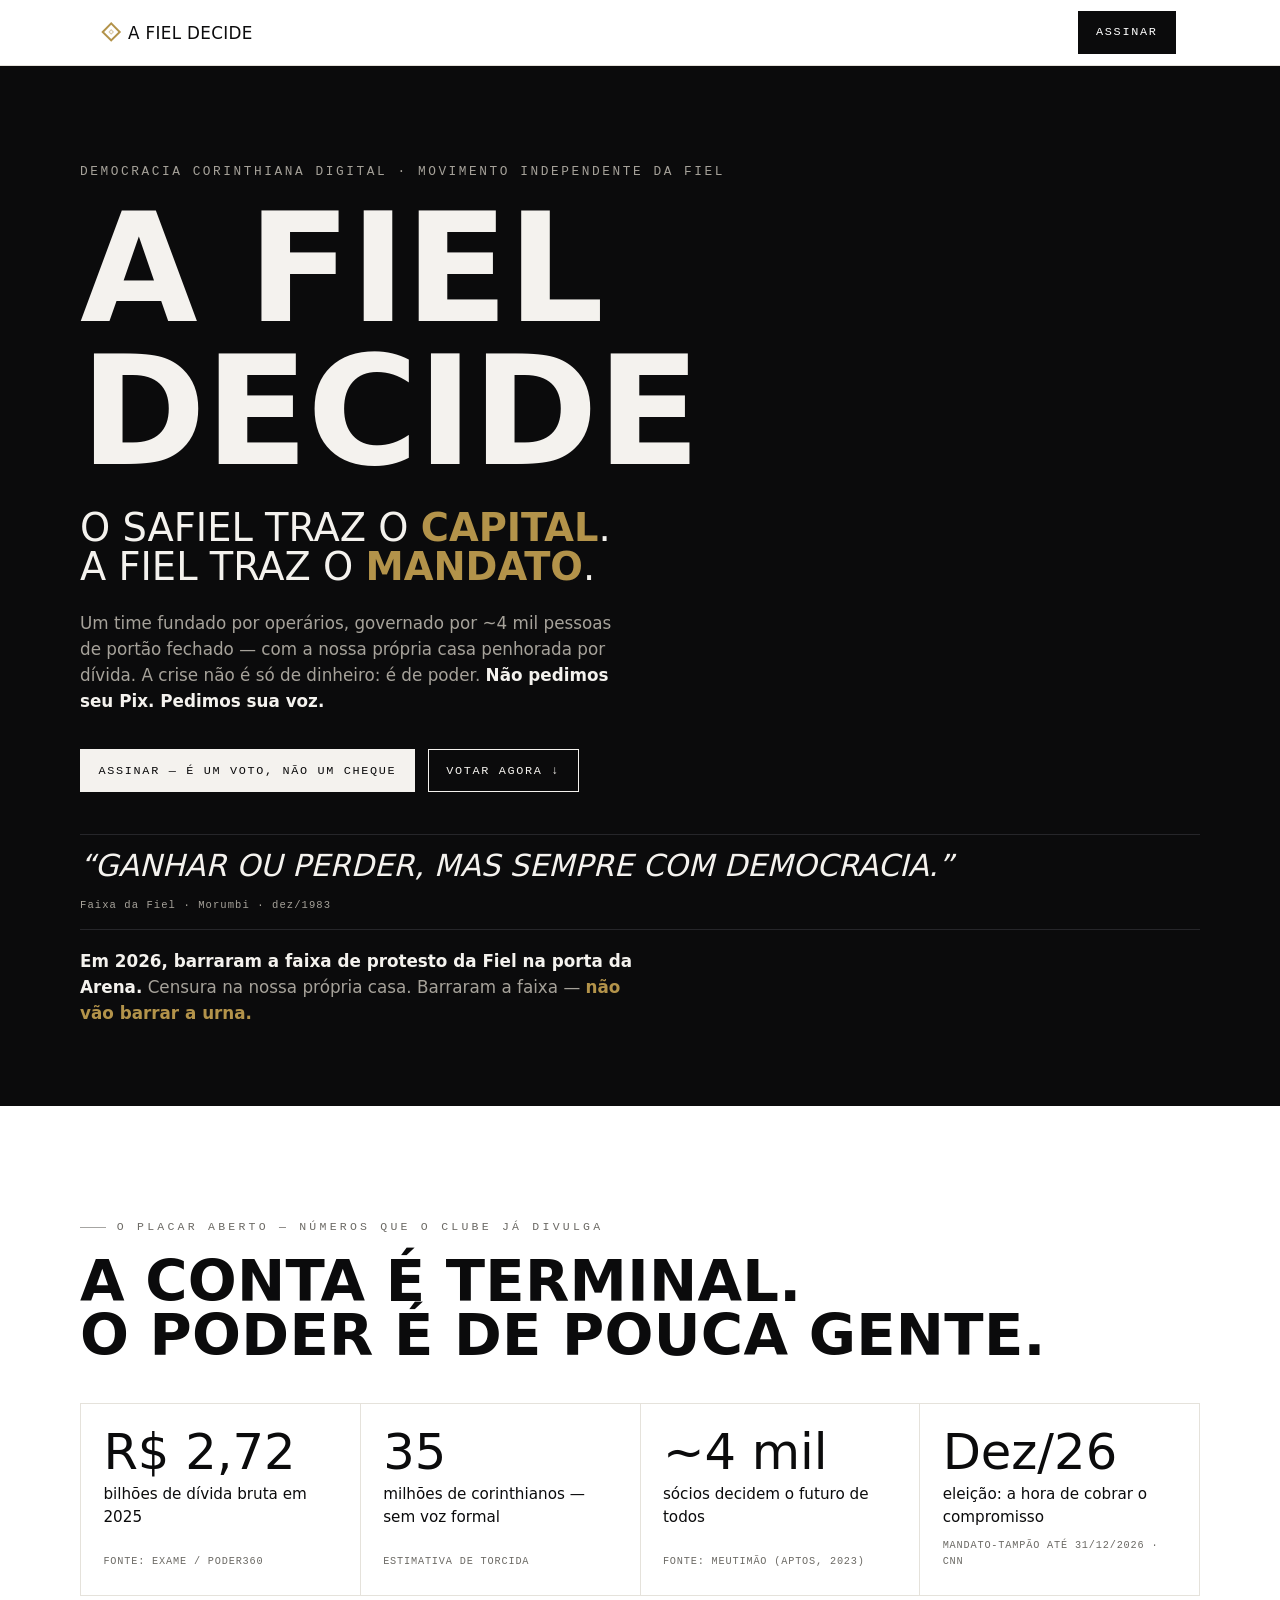
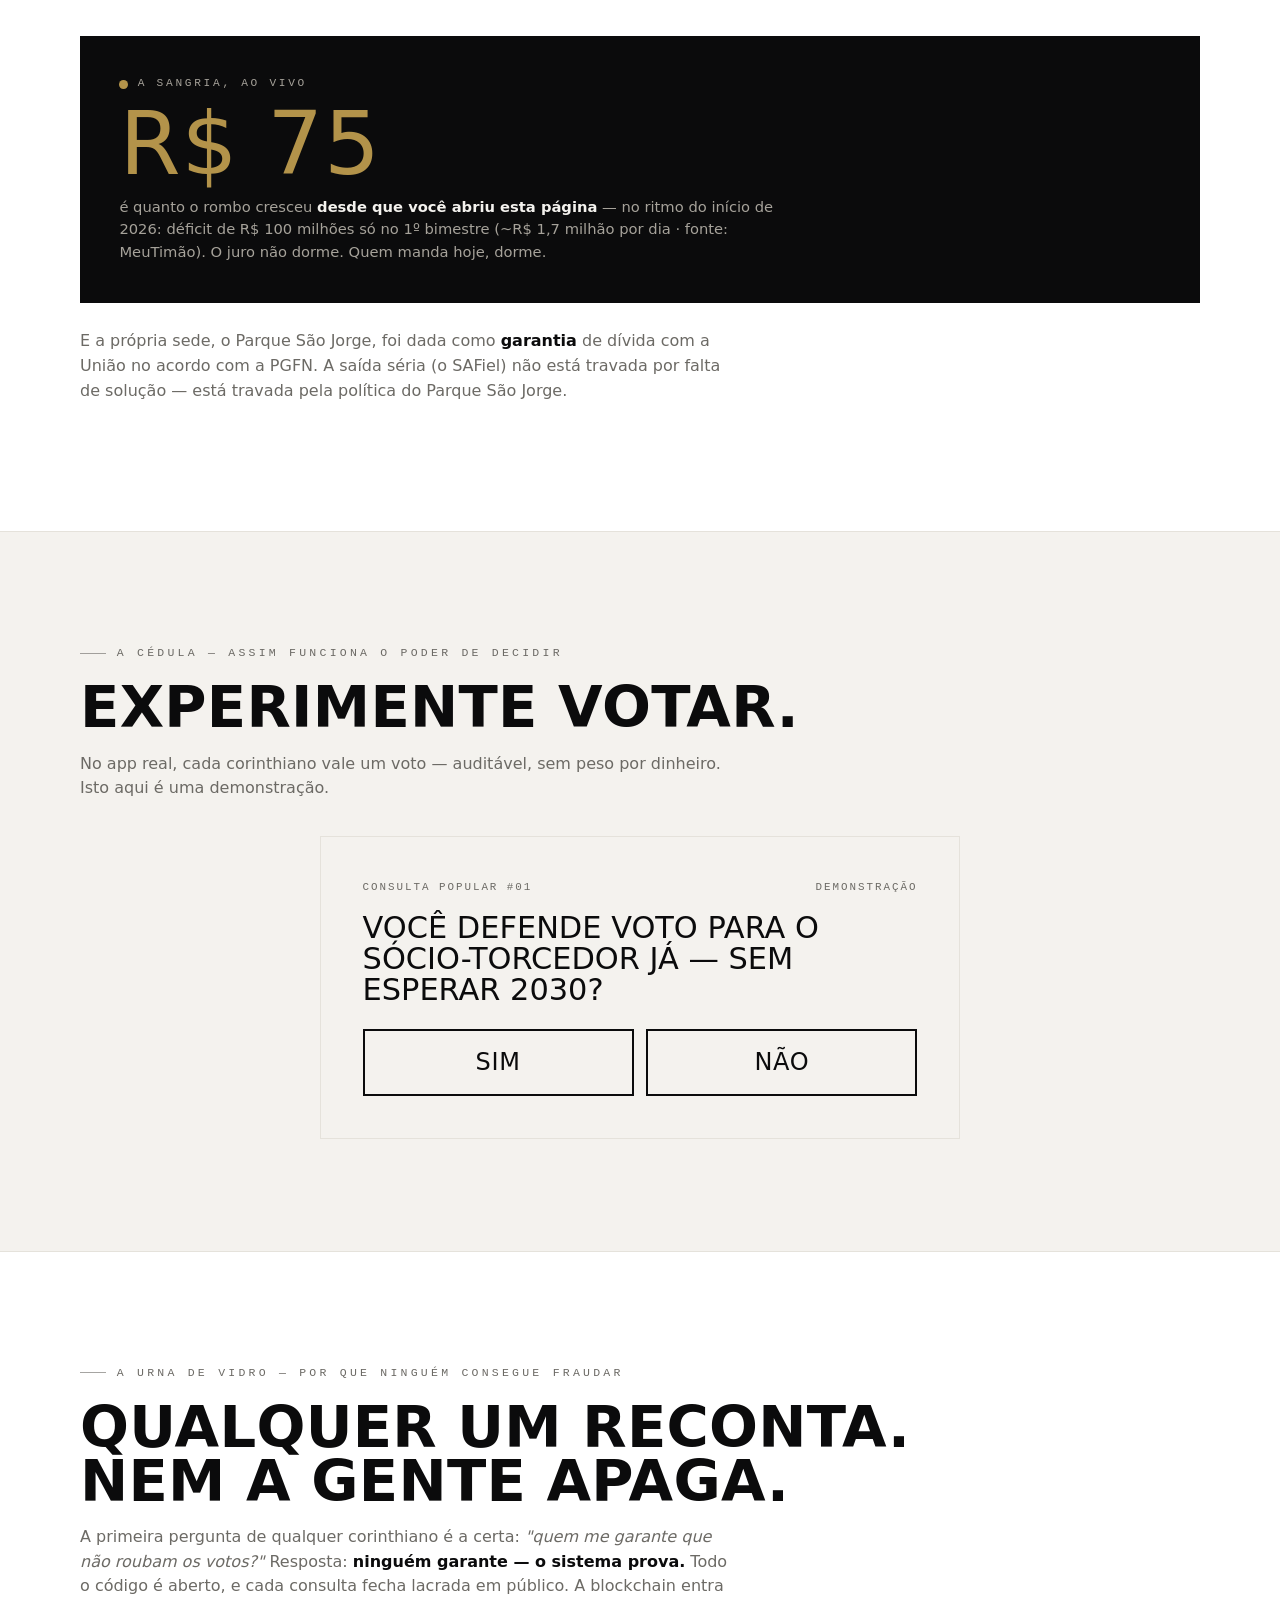
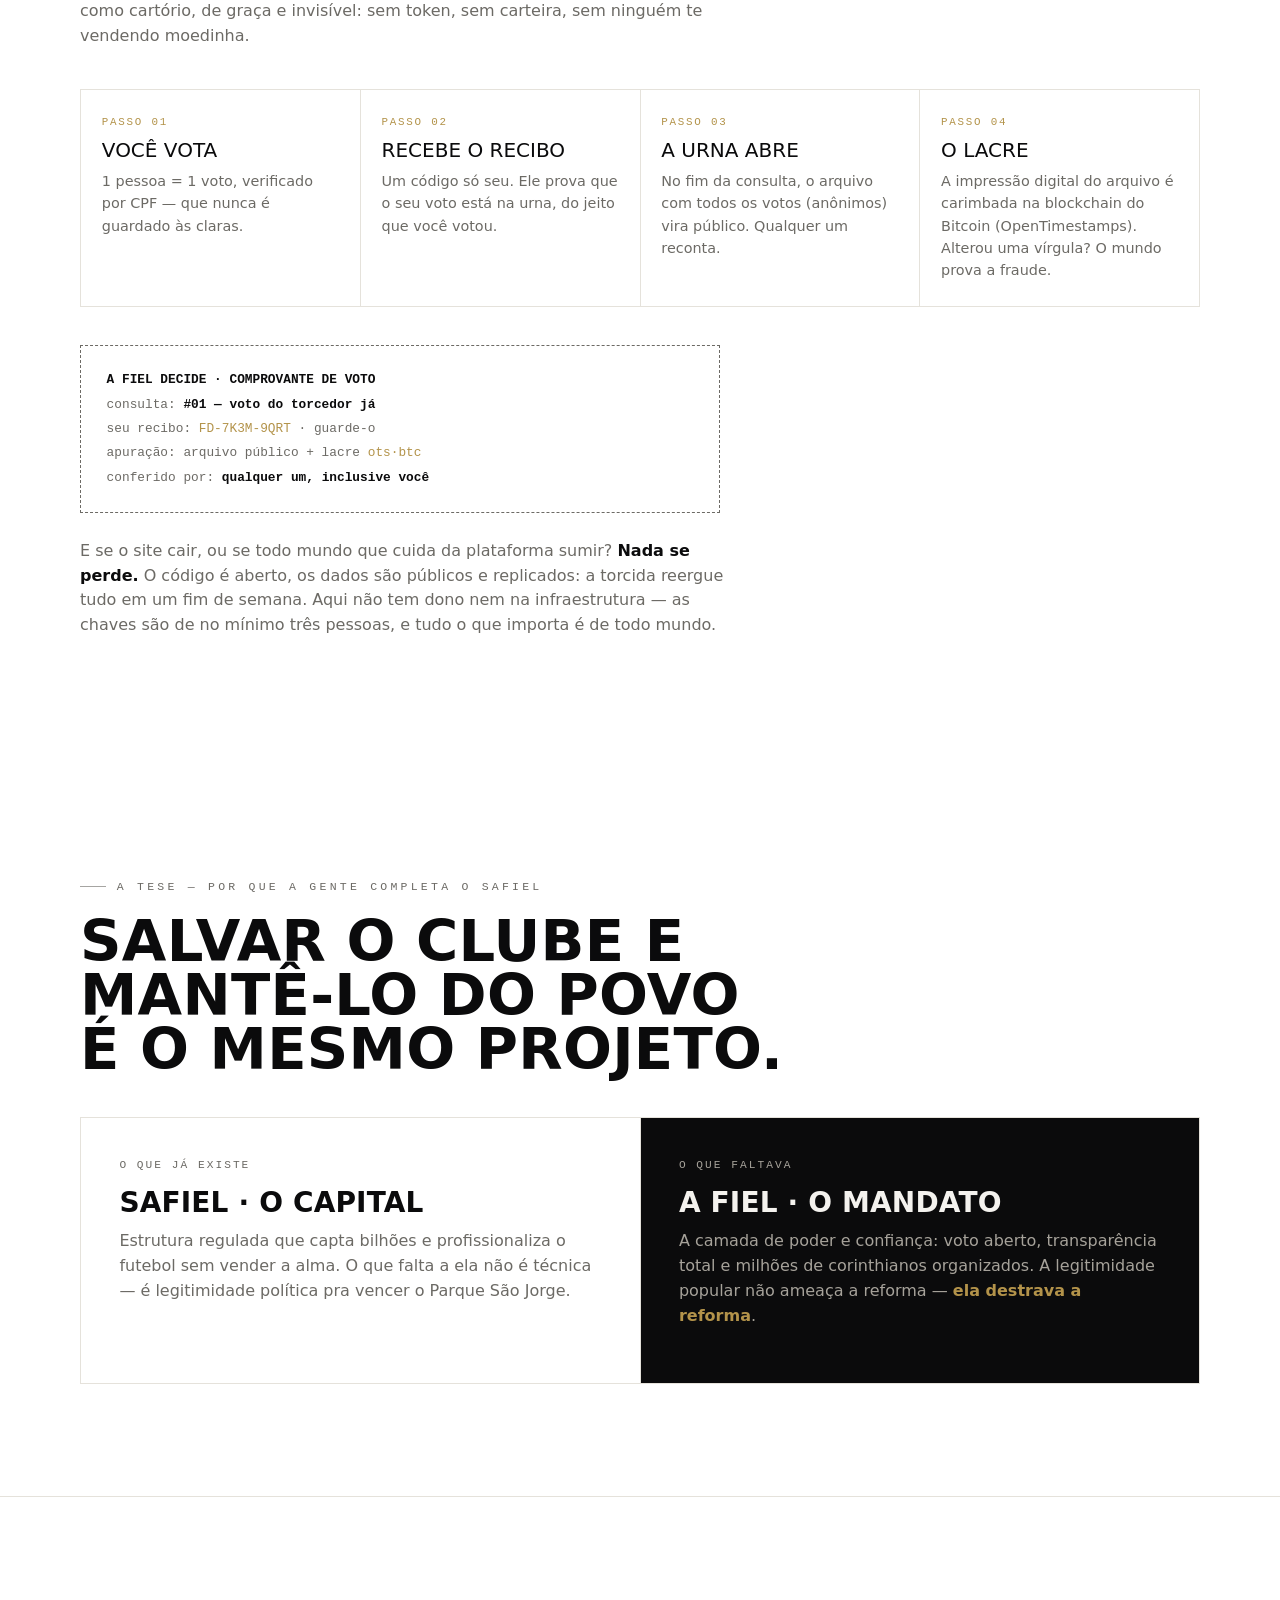
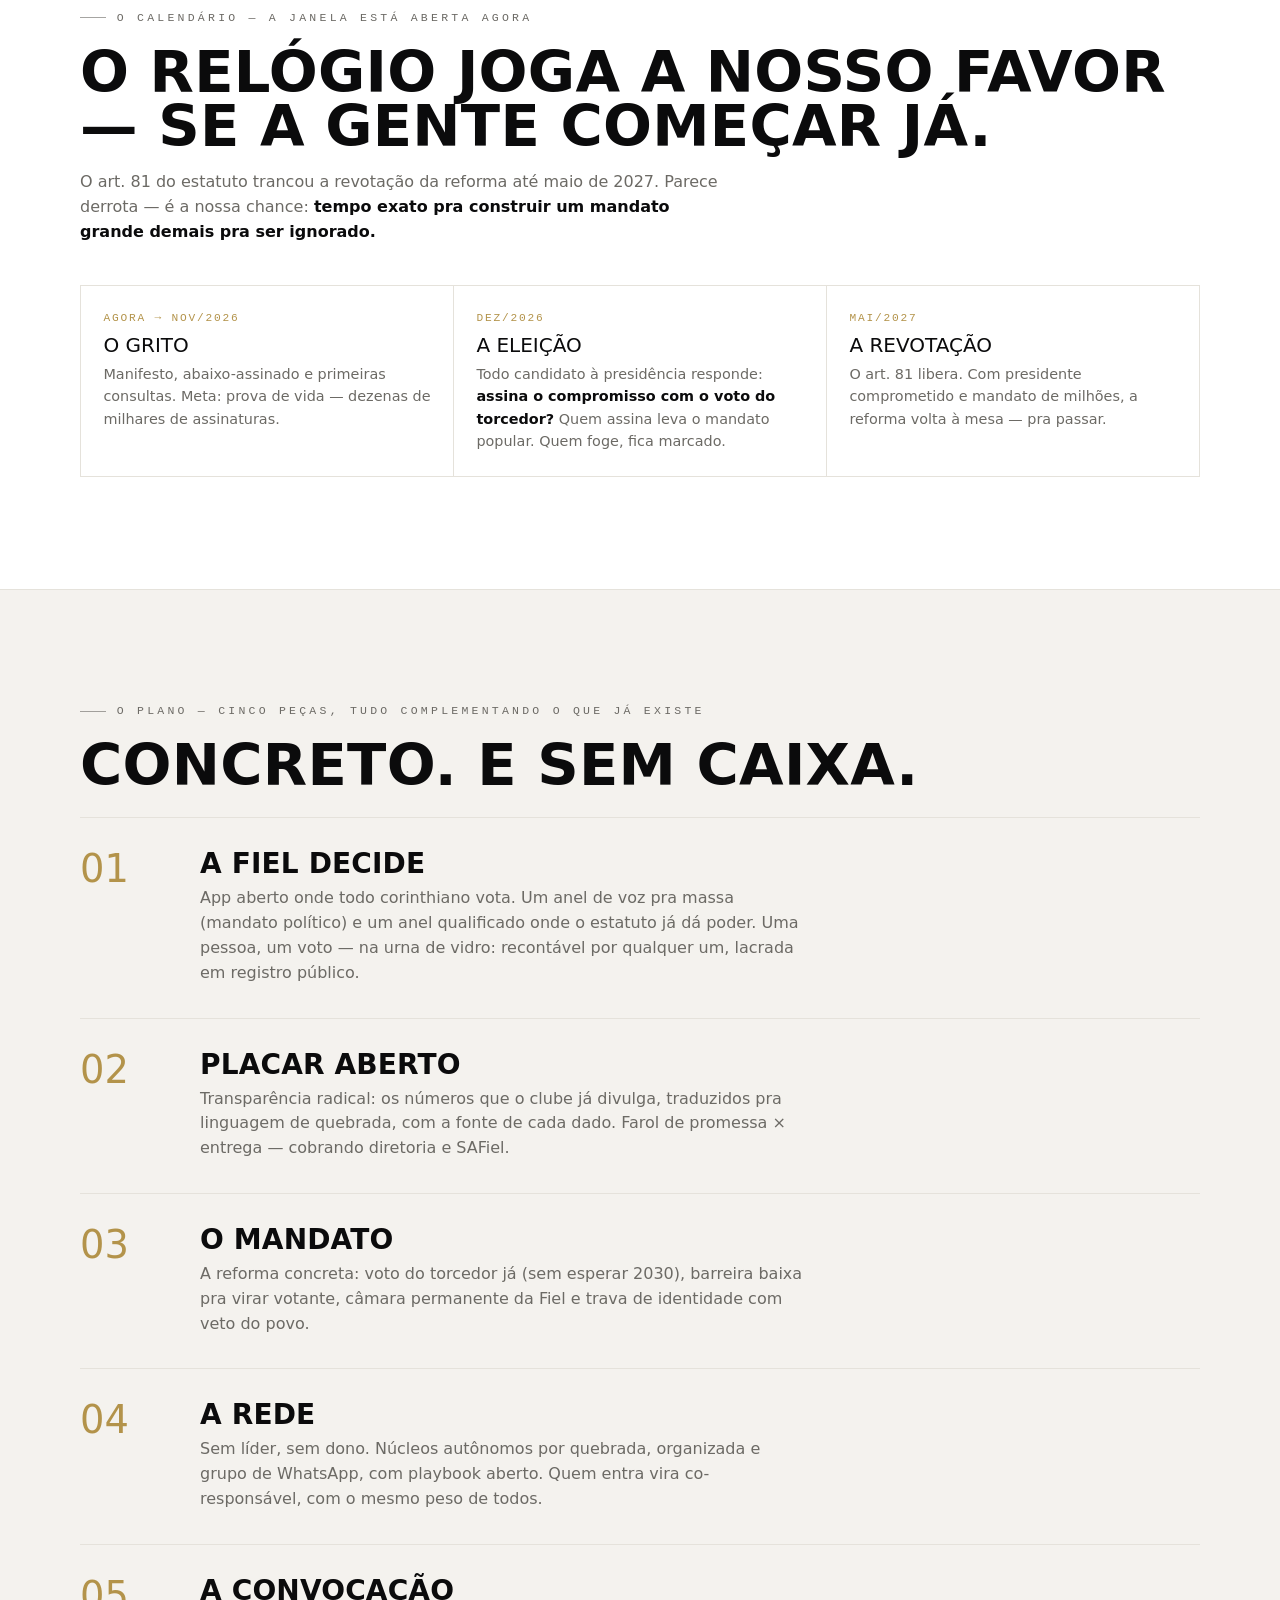
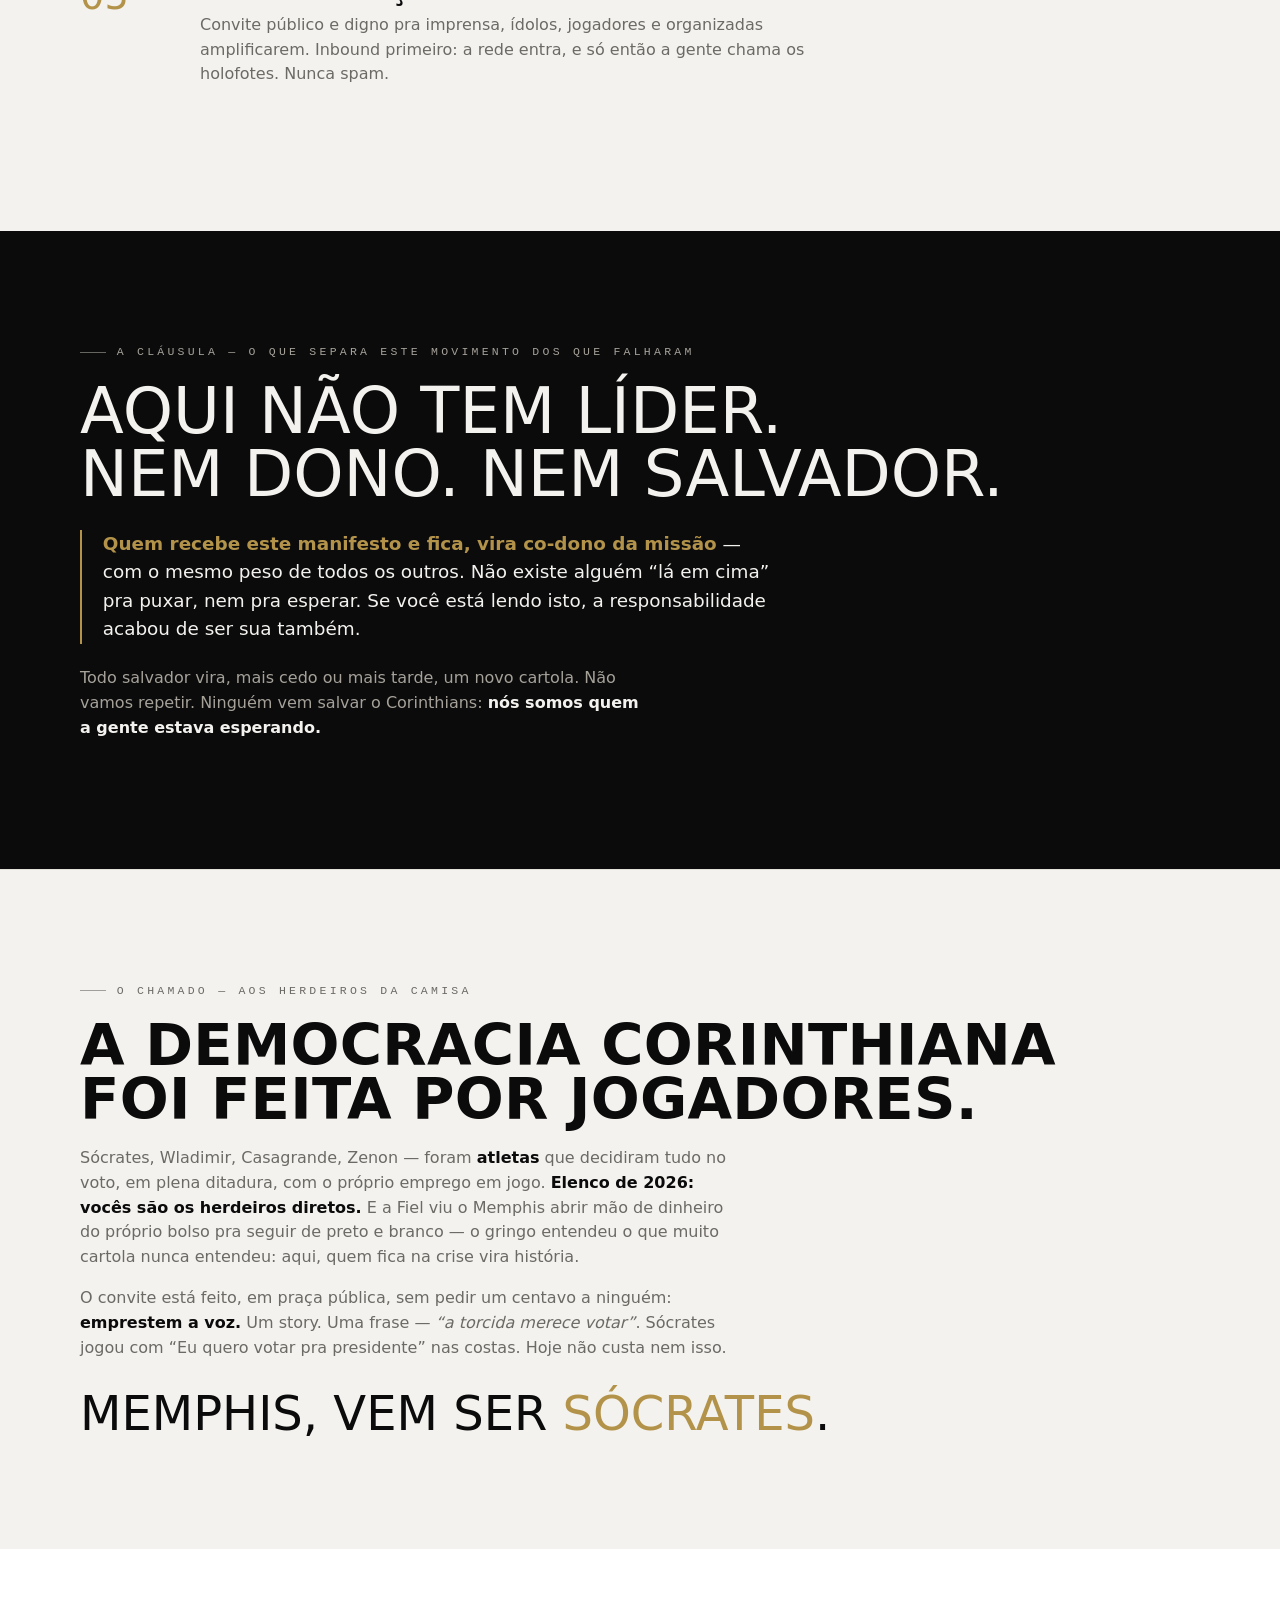
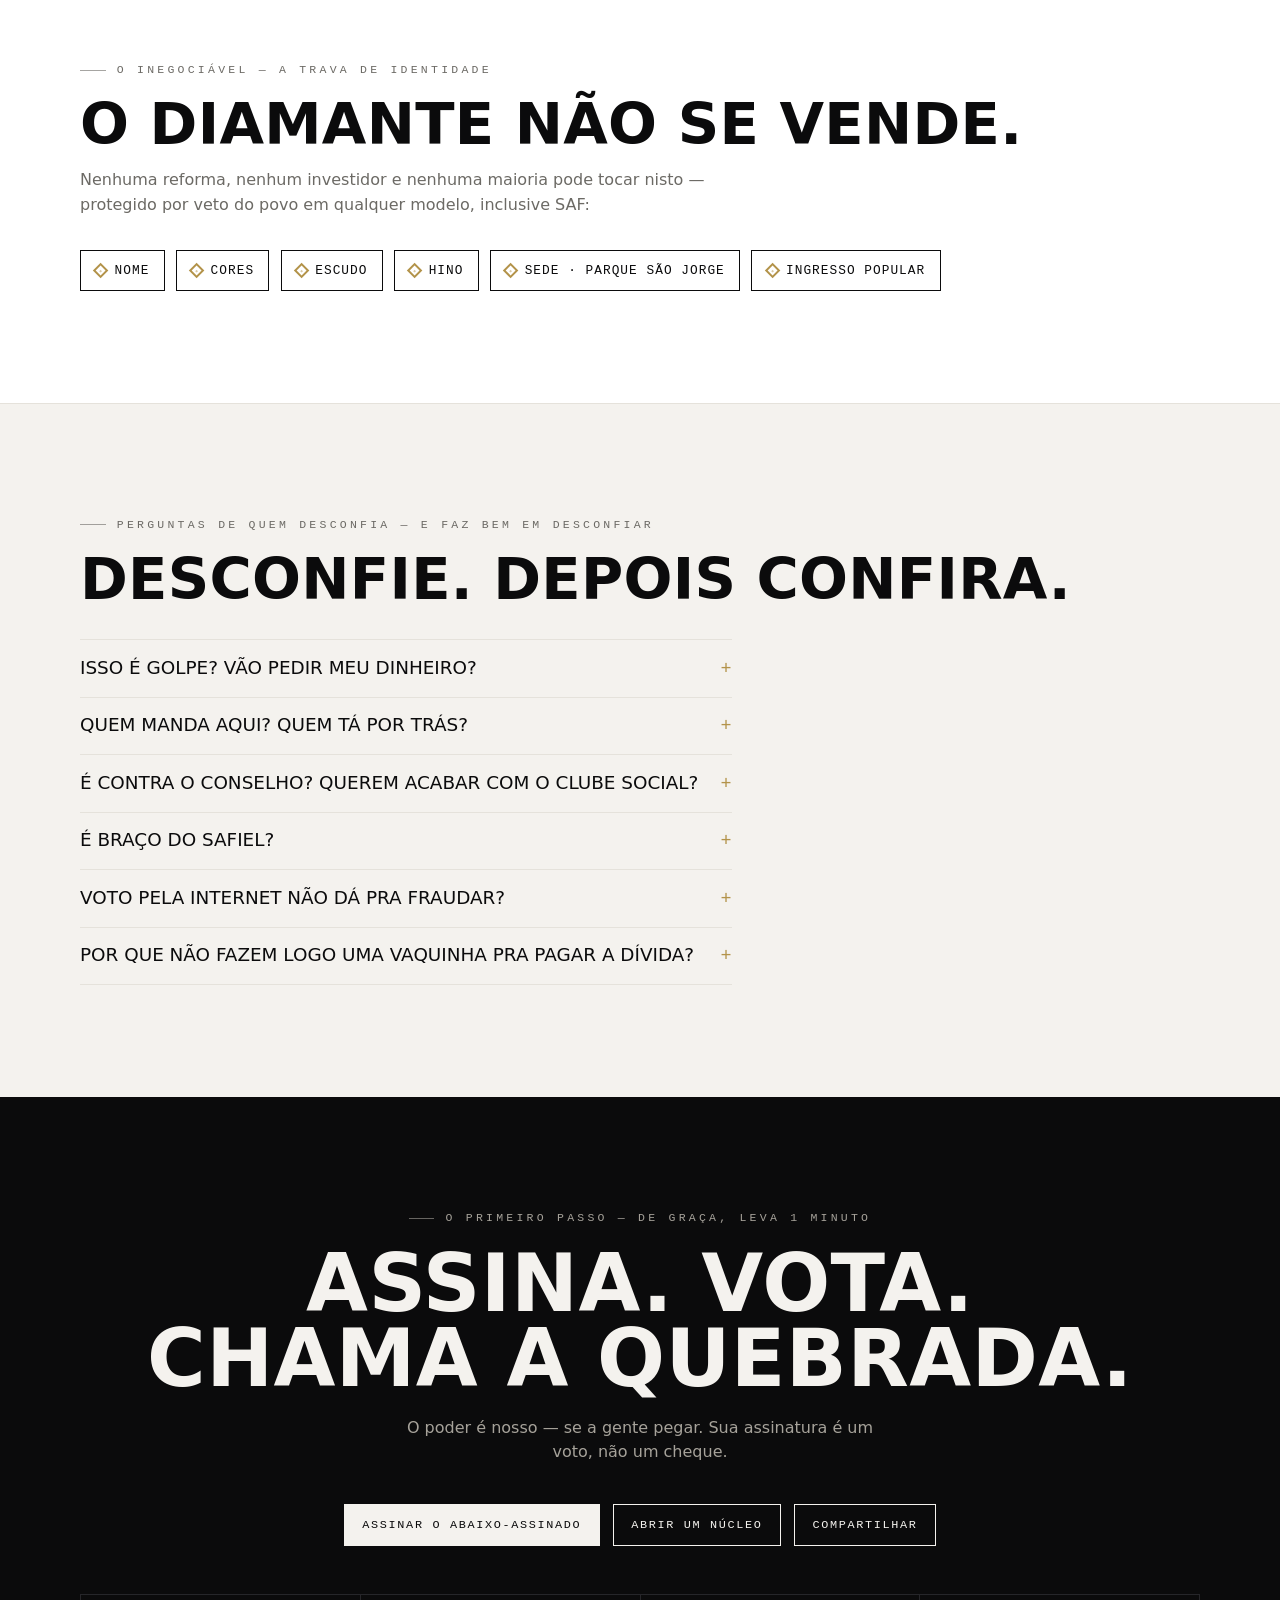
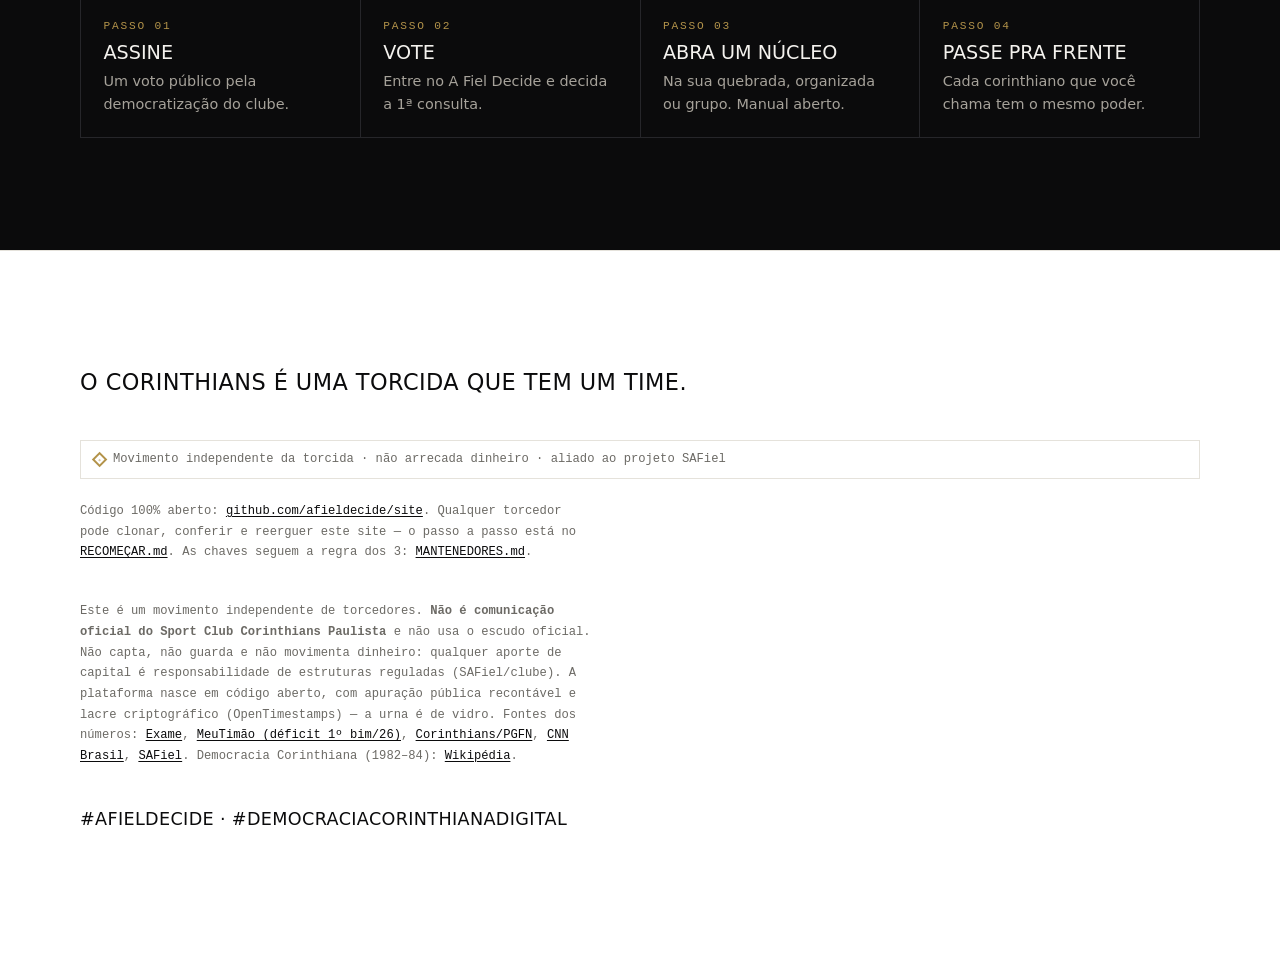
==== commit 649471bb: "Add self-hosted Oswald display font and mobile polish Condensed system fonts (Arial Narrow/Impact) d" ====
--- a/index.html
+++ b/index.html
@@ -22,6 +22,10 @@
 <meta name="twitter:card" content="summary">
 <link rel="icon" type="image/svg+xml" href="data:image/svg+xml,%3Csvg%20xmlns='http://www.w3.org/2000/svg'%20viewBox='0%200%2064%2064'%3E%3Crect%20x='19'%20y='19'%20width='26'%20height='26'%20fill='none'%20stroke='%23b3934a'%20stroke-width='5'%20transform='rotate(45%2032%2032)'/%3E%3Crect%20x='26'%20y='26'%20width='12'%20height='12'%20fill='none'%20stroke='%23b3934a'%20stroke-width='2'%20opacity='.5'%20transform='rotate(45%2032%2032)'/%3E%3C/svg%3E">
 <style>
+  @font-face{font-family:'Oswald';font-style:normal;font-weight:500;font-display:swap;
+    src:url(fonts/oswald-500.woff2) format('woff2')}
+  @font-face{font-family:'Oswald';font-style:normal;font-weight:700;font-display:swap;
+    src:url(fonts/oswald-700.woff2) format('woff2')}
   :root{
     --ink:#0b0b0c;
     --paper:#ffffff;
@@ -35,7 +39,7 @@
     --field-line:#26262a;
     --maxw:1120px;
     --measure:64ch;
-    --font-display:"Arial Narrow","Helvetica Neue Condensed",Impact,"Haettenschweiler",system-ui,sans-serif;
+    --font-display:"Oswald","Arial Narrow","Helvetica Neue Condensed",Impact,system-ui,sans-serif;
     --font-body:system-ui,-apple-system,"Segoe UI",Roboto,"Helvetica Neue",Arial,sans-serif;
     --font-mono:ui-monospace,"SF Mono","Cascadia Mono","Segoe UI Mono",Consolas,monospace;
   }
@@ -59,6 +63,8 @@
 
   *{box-sizing:border-box}
   html,body{margin:0;background:var(--paper)}
+  html{-webkit-text-size-adjust:100%;text-size-adjust:100%}
+  @media (prefers-reduced-motion:no-preference){html{scroll-behavior:smooth}}
   .wrap{background:var(--paper);color:var(--ink);font-family:var(--font-body);
     -webkit-font-smoothing:antialiased;line-height:1.55;overflow-x:hidden}
   .wrap img{max-width:100%}
@@ -88,7 +94,7 @@
 
   /* ---------- top bar ---------- */
   .topbar{position:sticky;top:0;z-index:50;background:color-mix(in srgb,var(--paper) 86%,transparent);
-    backdrop-filter:blur(8px);border-bottom:1px solid var(--line)}
+    -webkit-backdrop-filter:blur(8px);backdrop-filter:blur(8px);border-bottom:1px solid var(--line)}
   .topbar .row{max-width:var(--maxw);margin:0 auto;display:flex;align-items:center;
     justify-content:space-between;gap:1rem;padding:.7rem 1.5rem}
   .brand{display:flex;align-items:center;gap:.6rem;font-family:var(--font-display);
@@ -114,10 +120,10 @@
   .hero .eyebrow{color:var(--field-mute)}
   .kicker{font-family:var(--font-mono);font-size:.8rem;letter-spacing:.2em;
     text-transform:uppercase;color:var(--field-mute)}
-  .hero h1{font-size:clamp(3.4rem,15vw,9.5rem);color:var(--field-ink);margin:.4rem 0 0;
+  .hero h1{font-size:clamp(3.4rem,18vw,9.5rem);color:var(--field-ink);margin:.4rem 0 0;
     letter-spacing:-.01em}
   .hero .thesis{font-family:var(--font-display);text-transform:uppercase;
-    font-size:clamp(1.3rem,3.4vw,2.4rem);line-height:1;margin:1.6rem 0 0;color:var(--field-ink)}
+    font-size:clamp(1.5rem,4.2vw,2.4rem);line-height:1;margin:1.6rem 0 0;color:var(--field-ink)}
   .hero .thesis b{color:var(--glint)}
   .hero .sub{color:var(--field-mute);max-width:52ch;margin:1.5rem 0 0;font-size:1.05rem}
   .hero .cta{display:flex;flex-wrap:wrap;gap:.8rem;margin-top:2.2rem}
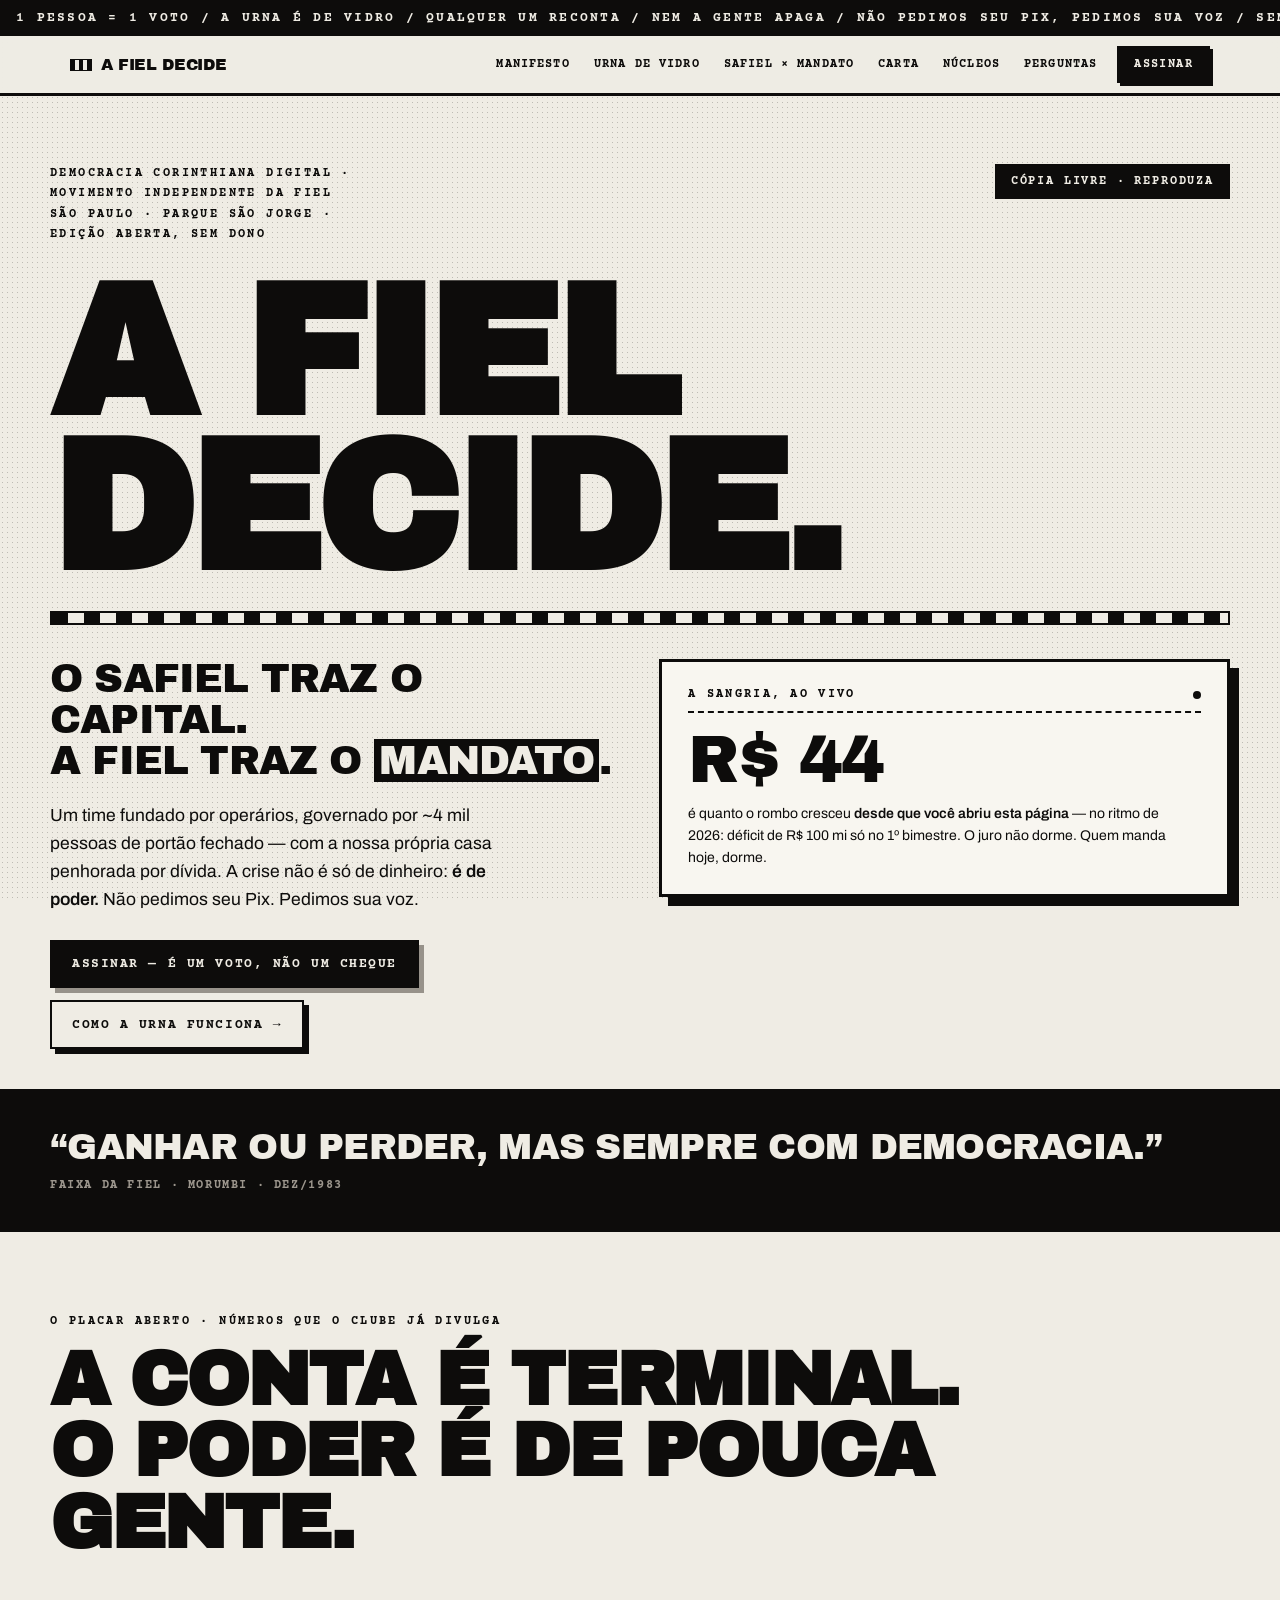
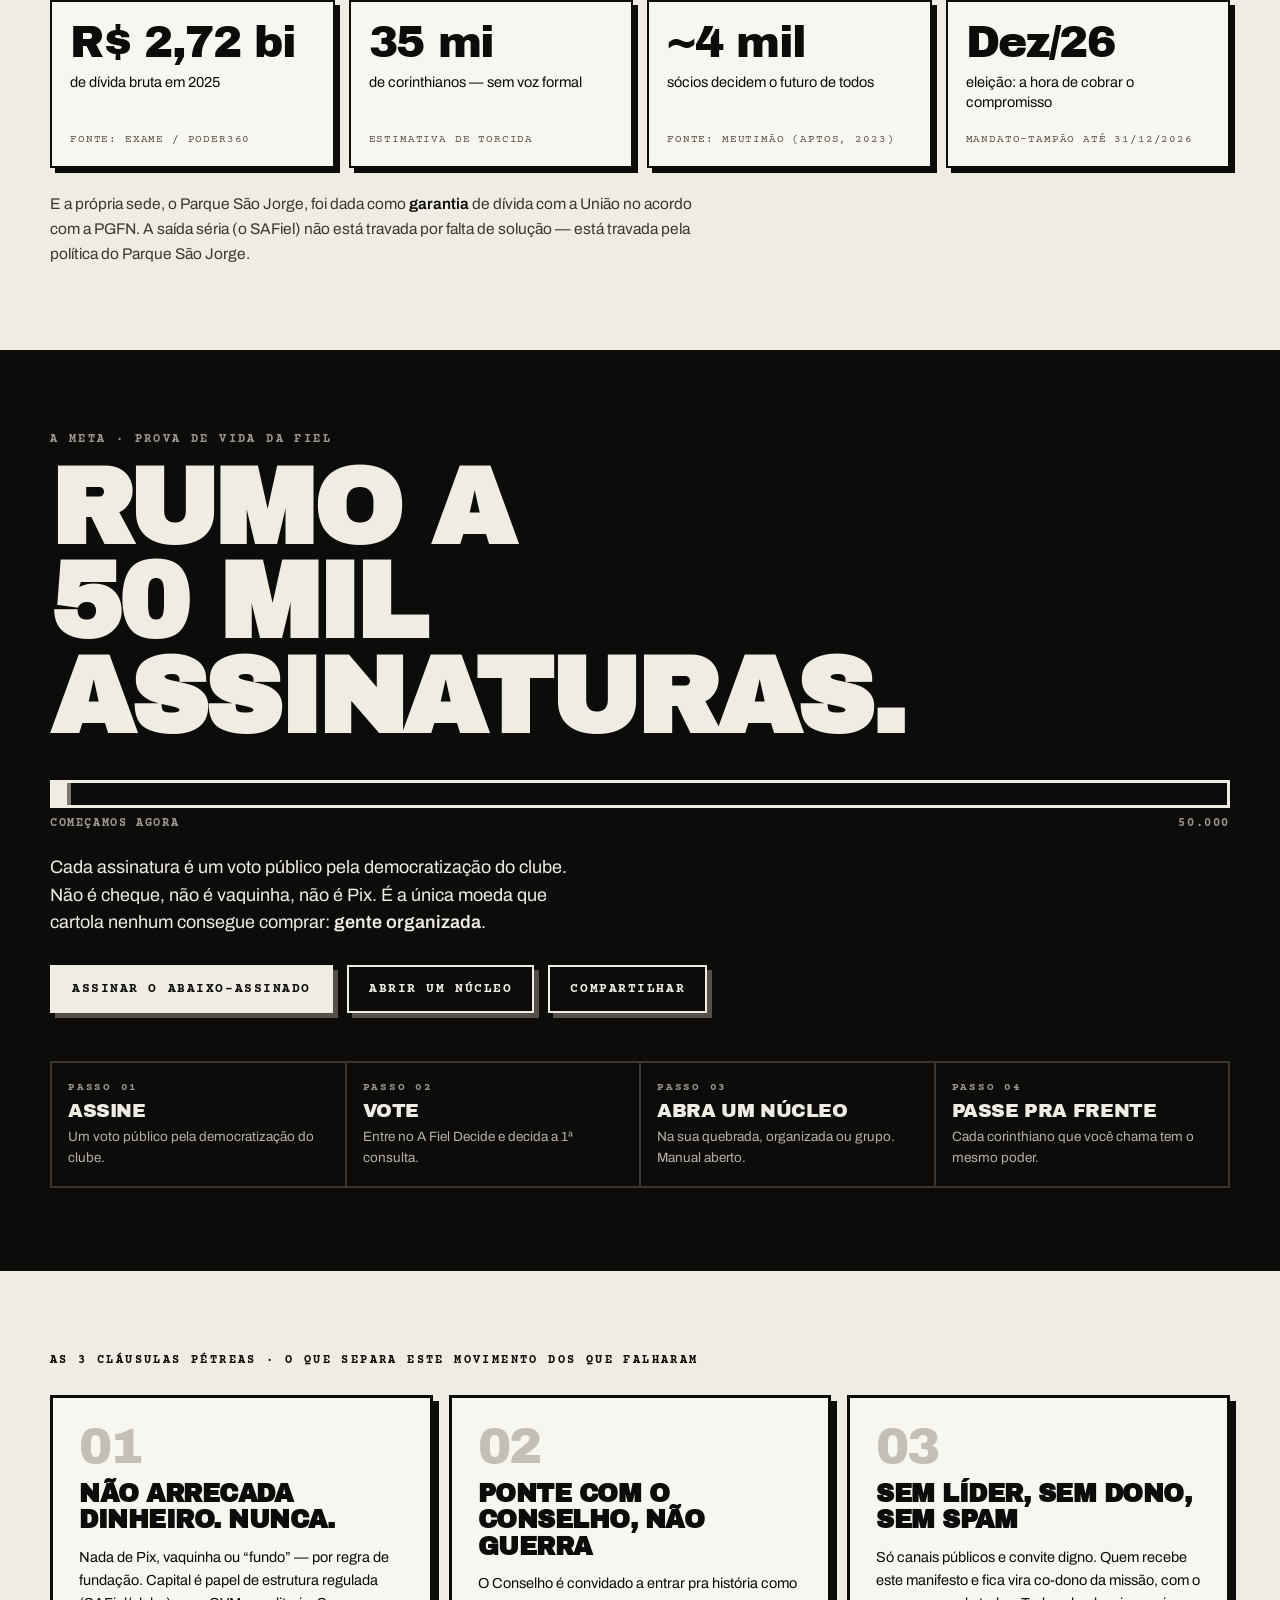
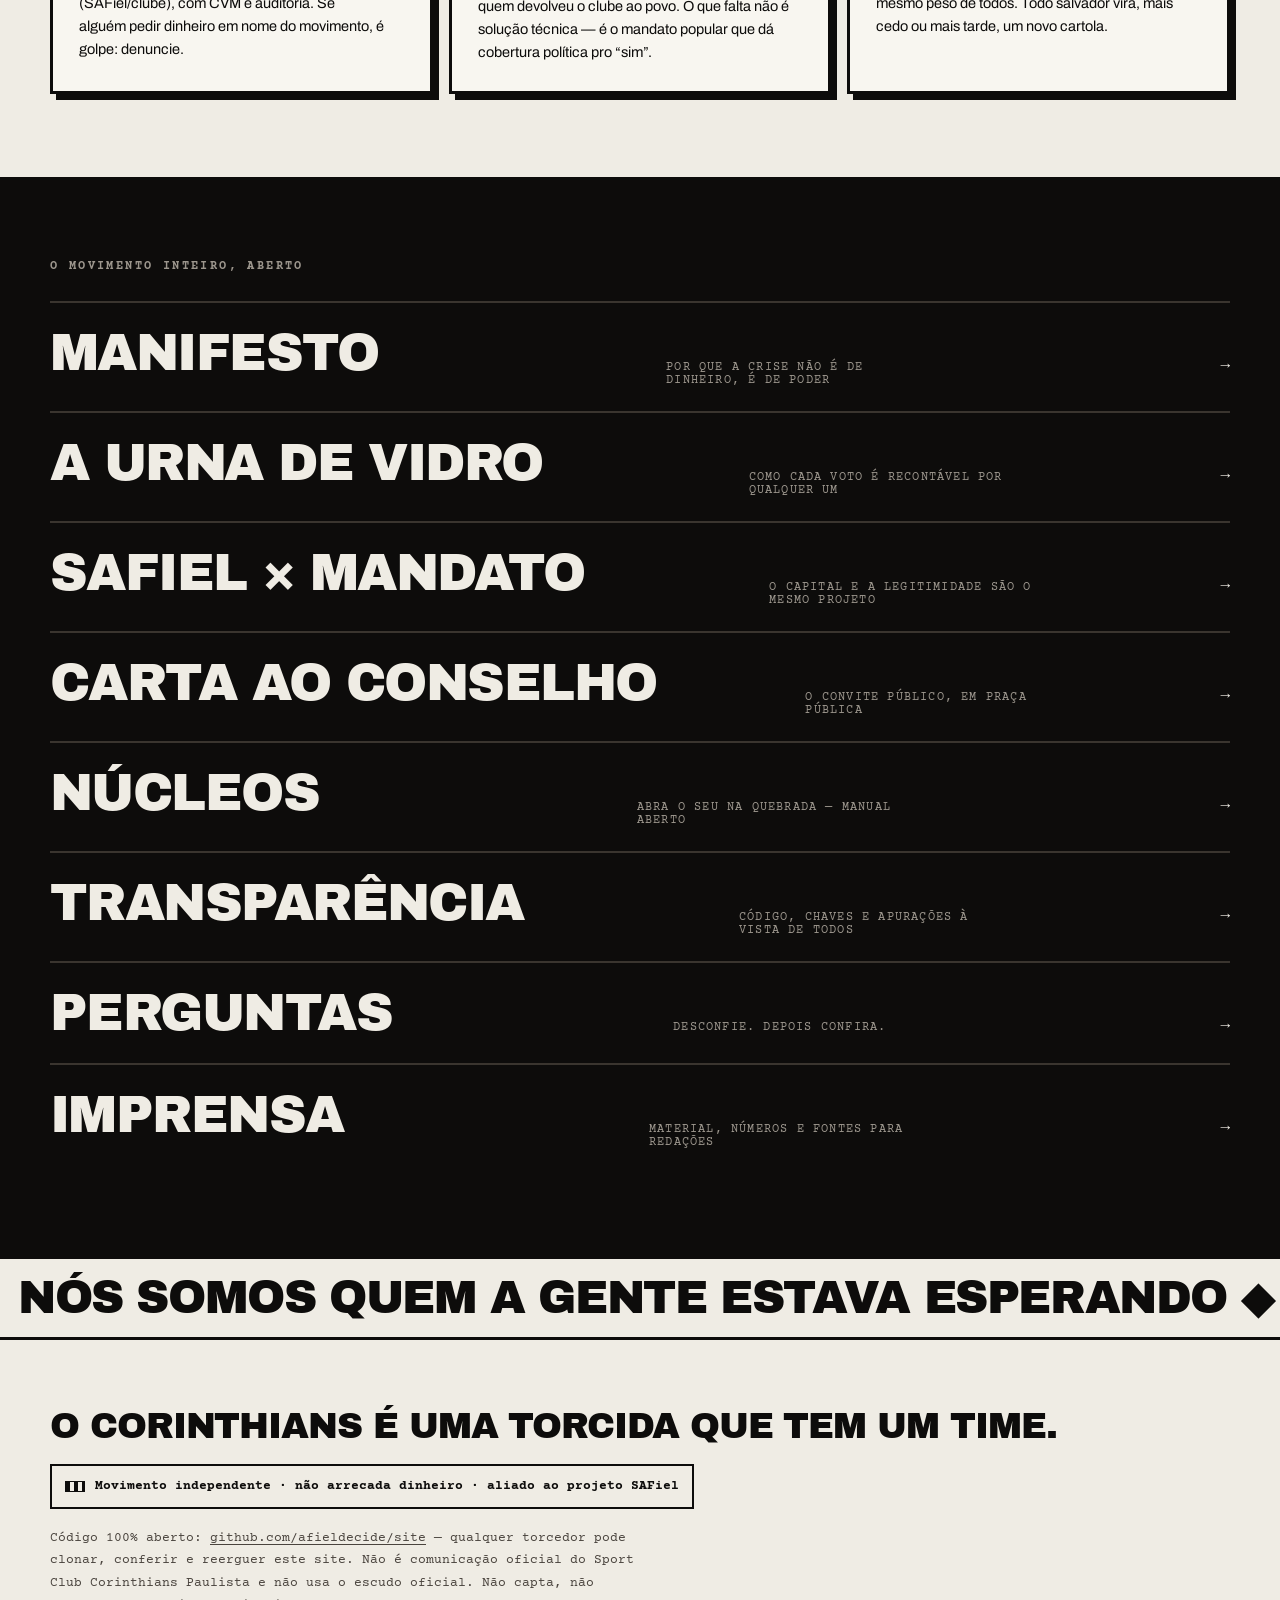
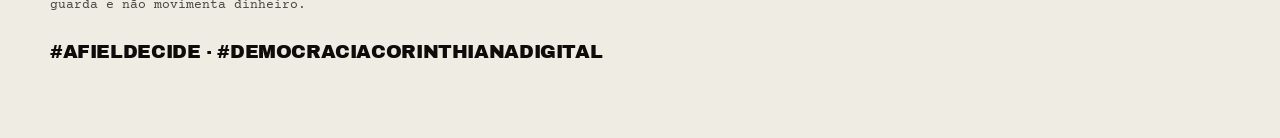
==== commit 3538a53e: "Redesign: paper-and-ink zine identity, cover + 8 real-URL pages Full rebuild from the design handoff" ====
--- a/index.html
+++ b/index.html
@@ -5,632 +5,168 @@
 <meta name="viewport" content="width=device-width, initial-scale=1">
 <title>A Fiel Decide — Democracia Corinthiana Digital</title>
 <meta name="description" content="O SAFiel traz o capital. A Fiel traz o mandato. Voto aberto, contas na mesa, urna de vidro auditável — sem pedir um centavo. Movimento independente da torcida do Corinthians.">
-<meta name="color-scheme" content="light dark">
-<meta name="theme-color" content="#ffffff" media="(prefers-color-scheme: light)">
-<meta name="theme-color" content="#0b0b0c" media="(prefers-color-scheme: dark)">
+<meta name="color-scheme" content="light">
+<meta name="theme-color" content="#efece4">
 <link rel="canonical" href="https://afieldecide.github.io/site/">
 <meta property="og:type" content="website">
 <meta property="og:url" content="https://afieldecide.github.io/site/">
 <meta property="og:site_name" content="A Fiel Decide">
 <meta property="og:title" content="A Fiel Decide — Democracia Corinthiana Digital">
-<meta property="og:description" content="~4 mil decidem o Corinthians. A gente é 35 milhões. Voto aberto, contas na mesa, urna de vidro auditável — sem pedir um centavo. Não pedimos Pix. Pedimos sua voz.">
+<meta property="og:description" content="O SAFiel traz o capital. A Fiel traz o mandato. Voto aberto, contas na mesa, urna de vidro auditável — sem pedir um centavo. Movimento independente da torcida do Corinthians.">
 <meta property="og:image" content="https://afieldecide.github.io/site/og-card.png">
 <meta property="og:image:width" content="1080">
 <meta property="og:image:height" content="1080">
 <meta property="og:image:alt" content="Card do movimento: ~4 mil decidem o Corinthians. A gente é 35 milhões. Não pedimos Pix, pedimos sua voz. #AFielDecide">
 <meta property="og:locale" content="pt_BR">
 <meta name="twitter:card" content="summary">
-<link rel="icon" type="image/svg+xml" href="data:image/svg+xml,%3Csvg%20xmlns='http://www.w3.org/2000/svg'%20viewBox='0%200%2064%2064'%3E%3Crect%20x='19'%20y='19'%20width='26'%20height='26'%20fill='none'%20stroke='%23b3934a'%20stroke-width='5'%20transform='rotate(45%2032%2032)'/%3E%3Crect%20x='26'%20y='26'%20width='12'%20height='12'%20fill='none'%20stroke='%23b3934a'%20stroke-width='2'%20opacity='.5'%20transform='rotate(45%2032%2032)'/%3E%3C/svg%3E">
-<style>
-  @font-face{font-family:'Oswald';font-style:normal;font-weight:500;font-display:swap;
-    src:url(fonts/oswald-500.woff2) format('woff2')}
-  @font-face{font-family:'Oswald';font-style:normal;font-weight:700;font-display:swap;
-    src:url(fonts/oswald-700.woff2) format('woff2')}
-  :root{
-    --ink:#0b0b0c;
-    --paper:#ffffff;
-    --panel:#f4f2ee;
-    --mute:#6c6a65;
-    --line:#e5e2db;
-    --glint:#b3934a;          /* ouro velho — o Diamante. Uso mínimo. */
-    --field:#0b0b0c;          /* bloco invertido */
-    --field-ink:#f4f2ee;
-    --field-mute:#a6a29a;
-    --field-line:#26262a;
-    --maxw:1120px;
-    --measure:64ch;
-    --font-display:"Oswald","Arial Narrow","Helvetica Neue Condensed",Impact,system-ui,sans-serif;
-    --font-body:system-ui,-apple-system,"Segoe UI",Roboto,"Helvetica Neue",Arial,sans-serif;
-    --font-mono:ui-monospace,"SF Mono","Cascadia Mono","Segoe UI Mono",Consolas,monospace;
-  }
-  @media (prefers-color-scheme:dark){
-    :root{
-      --ink:#f4f2ee; --paper:#0b0b0c; --panel:#141416; --mute:#9a968e;
-      --line:#26262a; --field:#f4f2ee; --field-ink:#0b0b0c;
-      --field-mute:#5a5852; --field-line:#d8d4cc; --glint:#c8a24e;
-    }
-  }
-  :root[data-theme="dark"]{
-    --ink:#f4f2ee; --paper:#0b0b0c; --panel:#141416; --mute:#9a968e;
-    --line:#26262a; --field:#f4f2ee; --field-ink:#0b0b0c;
-    --field-mute:#5a5852; --field-line:#d8d4cc; --glint:#c8a24e;
-  }
-  :root[data-theme="light"]{
-    --ink:#0b0b0c; --paper:#ffffff; --panel:#f4f2ee; --mute:#6c6a65;
-    --line:#e5e2db; --field:#0b0b0c; --field-ink:#f4f2ee;
-    --field-mute:#a6a29a; --field-line:#26262a; --glint:#b3934a;
-  }
-
-  *{box-sizing:border-box}
-  html,body{margin:0;background:var(--paper)}
-  html{-webkit-text-size-adjust:100%;text-size-adjust:100%}
-  @media (prefers-reduced-motion:no-preference){html{scroll-behavior:smooth}}
-  .wrap{background:var(--paper);color:var(--ink);font-family:var(--font-body);
-    -webkit-font-smoothing:antialiased;line-height:1.55;overflow-x:hidden}
-  .wrap img{max-width:100%}
-  a{color:inherit}
-
-  /* ---------- shared ---------- */
-  .sec{padding:clamp(3.5rem,9vw,7rem) 1.5rem}
-  .inner{max-width:var(--maxw);margin:0 auto}
-  .eyebrow{font-family:var(--font-mono);font-size:.72rem;letter-spacing:.28em;
-    text-transform:uppercase;color:var(--mute);margin:0 0 1.2rem;display:flex;
-    align-items:center;gap:.7rem}
-  .eyebrow::before{content:"";width:1.6rem;height:1px;background:currentColor;opacity:.6}
-  h1,h2,h3{font-family:var(--font-display);font-weight:700;text-transform:uppercase;
-    text-wrap:balance;letter-spacing:.005em;line-height:.94;margin:0}
-  h2{font-size:clamp(2rem,5.2vw,3.6rem)}
-  h3{font-size:clamp(1.3rem,2.6vw,1.75rem);line-height:1}
-  p{margin:0 0 1rem}
-  .lead{font-size:clamp(1.1rem,2vw,1.4rem);line-height:1.4;max-width:34ch}
-  .body{max-width:var(--measure);color:var(--ink)}
-  .body.mute{color:var(--mute)}
-  .glint{color:var(--glint)}
-
-  /* diamond mark */
-  .diamond{width:1em;height:1em;display:inline-block;transform:rotate(45deg);
-    border:2px solid var(--glint);position:relative;vertical-align:-.05em}
-  .diamond::after{content:"";position:absolute;inset:3px;border:1px solid var(--glint);opacity:.5}
-
-  /* ---------- top bar ---------- */
-  .topbar{position:sticky;top:0;z-index:50;background:color-mix(in srgb,var(--paper) 86%,transparent);
-    -webkit-backdrop-filter:blur(8px);backdrop-filter:blur(8px);border-bottom:1px solid var(--line)}
-  .topbar .row{max-width:var(--maxw);margin:0 auto;display:flex;align-items:center;
-    justify-content:space-between;gap:1rem;padding:.7rem 1.5rem}
-  .brand{display:flex;align-items:center;gap:.6rem;font-family:var(--font-display);
-    text-transform:uppercase;letter-spacing:.02em;font-size:1.05rem}
-  .brand .diamond{font-size:.9rem}
-  .btn{font-family:var(--font-mono);font-size:.74rem;letter-spacing:.14em;
-    text-transform:uppercase;text-decoration:none;border:1.5px solid var(--ink);
-    color:var(--ink);background:transparent;padding:.7rem 1.1rem;cursor:pointer;
-    display:inline-flex;align-items:center;gap:.5rem;transition:background .18s,color .18s,transform .1s}
-  .btn:hover{background:var(--ink);color:var(--paper)}
-  .btn:active{transform:translateY(1px)}
-  .btn.solid{background:var(--ink);color:var(--paper)}
-  .btn.solid:hover{background:transparent;color:var(--ink)}
-  .btn.onfield{border-color:var(--field-ink);color:var(--field-ink)}
-  .btn.onfield:hover{background:var(--field-ink);color:var(--field)}
-  .btn.onfield.solid{background:var(--field-ink);color:var(--field)}
-  .btn.onfield.solid:hover{background:transparent;color:var(--field-ink)}
-  :focus-visible{outline:2px solid var(--glint);outline-offset:3px}
-
-  /* ---------- hero ---------- */
-  .hero{background:var(--field);color:var(--field-ink);padding:clamp(3rem,8vw,6rem) 1.5rem clamp(3rem,7vw,5rem)}
-  .hero .inner{max-width:var(--maxw)}
-  .hero .eyebrow{color:var(--field-mute)}
-  .kicker{font-family:var(--font-mono);font-size:.8rem;letter-spacing:.2em;
-    text-transform:uppercase;color:var(--field-mute)}
-  .hero h1{font-size:clamp(3.4rem,18vw,9.5rem);color:var(--field-ink);margin:.4rem 0 0;
-    letter-spacing:-.01em}
-  .hero .thesis{font-family:var(--font-display);text-transform:uppercase;
-    font-size:clamp(1.5rem,4.2vw,2.4rem);line-height:1;margin:1.6rem 0 0;color:var(--field-ink)}
-  .hero .thesis b{color:var(--glint)}
-  .hero .sub{color:var(--field-mute);max-width:52ch;margin:1.5rem 0 0;font-size:1.05rem}
-  .hero .cta{display:flex;flex-wrap:wrap;gap:.8rem;margin-top:2.2rem}
-  .faixa{margin:2.6rem 0 0;border-top:1px solid var(--field-line);border-bottom:1px solid var(--field-line);
-    padding:1rem 0;display:flex;align-items:center;gap:1rem;flex-wrap:wrap}
-  .faixa .q{font-family:var(--font-display);text-transform:uppercase;font-style:italic;
-    font-size:clamp(1.1rem,3vw,1.9rem);line-height:1;color:var(--field-ink)}
-  .faixa .src{font-family:var(--font-mono);font-size:.66rem;letter-spacing:.1em;color:var(--field-mute)}
-
-  /* ---------- placar / scoreboard ---------- */
-  .grid{display:grid;gap:1px;background:var(--line);border:1px solid var(--line);margin-top:2.5rem}
-  @media(min-width:640px){.grid.cols4{grid-template-columns:repeat(2,1fr)}}
-  @media(min-width:900px){.grid.cols4{grid-template-columns:repeat(4,1fr)}}
-  .cell{background:var(--paper);padding:1.6rem 1.4rem;display:flex;flex-direction:column;gap:.5rem;min-height:9.5rem}
-  .cell .num{font-family:var(--font-display);font-size:clamp(2.2rem,5vw,3.1rem);
-    line-height:.9;font-variant-numeric:tabular-nums}
-  .cell .lab{font-size:.95rem;color:var(--ink)}
-  .cell .src{margin-top:auto;font-family:var(--font-mono);font-size:.64rem;letter-spacing:.08em;
-    text-transform:uppercase;color:var(--mute)}
-  .cell .src a{color:var(--mute)}
-
-  /* ---------- cédula / ballot ---------- */
-  .ballot{background:var(--panel);border:1px solid var(--line);padding:clamp(1.6rem,4vw,2.6rem);
-    max-width:640px;margin:2.2rem auto 0}
-  .ballot .tag{font-family:var(--font-mono);font-size:.68rem;letter-spacing:.18em;
-    text-transform:uppercase;color:var(--mute);display:flex;justify-content:space-between;gap:1rem}
-  .ballot .qz{font-family:var(--font-display);text-transform:uppercase;
-    font-size:clamp(1.3rem,3.5vw,1.9rem);line-height:1.02;margin:1rem 0 1.5rem}
-  .ballot .opts{display:grid;gap:.8rem;grid-template-columns:1fr 1fr}
-  .vote{font-family:var(--font-display);text-transform:uppercase;font-size:1.5rem;
-    letter-spacing:.03em;padding:1.1rem;background:transparent;color:var(--ink);
-    border:2px solid var(--ink);cursor:pointer;transition:background .15s,color .15s,transform .1s}
-  .vote:hover{background:var(--ink);color:var(--panel)}
-  .vote:active{transform:translateY(1px)}
-  .result{margin-top:1.4rem;display:none}
-  .result.show{display:block;animation:fade .4s ease both}
-  .bar{height:2.4rem;background:var(--paper);border:1px solid var(--line);display:flex;overflow:hidden}
-  .bar .sim{background:var(--ink);color:var(--paper)}
-  .bar .nao{background:transparent;color:var(--ink)}
-  .bar span{display:flex;align-items:center;padding:0 .7rem;font-family:var(--font-mono);
-    font-size:.8rem;white-space:nowrap;transition:flex-basis .6s cubic-bezier(.2,.7,.2,1)}
-  .result .note{font-family:var(--font-mono);font-size:.68rem;color:var(--mute);margin-top:.8rem;letter-spacing:.04em}
-
-  /* ---------- two-up thesis ---------- */
-  .twoup{display:grid;gap:1px;background:var(--line);border:1px solid var(--line);margin-top:2.5rem}
-  @media(min-width:800px){.twoup{grid-template-columns:1fr 1fr}}
-  .twoup .side{background:var(--paper);padding:clamp(1.6rem,3vw,2.4rem)}
-  .twoup .side.dark{background:var(--field);color:var(--field-ink)}
-  .twoup .side h3{margin-bottom:.8rem}
-  .twoup .side.dark h3{color:var(--field-ink)}
-  .twoup .side .k{font-family:var(--font-mono);font-size:.7rem;letter-spacing:.18em;
-    text-transform:uppercase;color:var(--mute);margin-bottom:.9rem}
-  .twoup .side.dark .k{color:var(--field-mute)}
-
-  /* ---------- planks (5 componentes) ---------- */
-  .plank{display:grid;gap:1rem;padding:2rem 0;border-top:1px solid var(--line)}
-  @media(min-width:760px){.plank{grid-template-columns:5.5rem 1fr;gap:2rem;align-items:start}}
-  .plank .no{font-family:var(--font-display);font-size:2.4rem;line-height:1;color:var(--glint)}
-  .plank h3{margin-bottom:.5rem}
-  .plank p{color:var(--mute);max-width:60ch;margin:0}
-
-  /* ---------- clause (leaderless) ---------- */
-  .clause{background:var(--field);color:var(--field-ink)}
-  .clause .big{font-family:var(--font-display);text-transform:uppercase;
-    font-size:clamp(1.8rem,6vw,4rem);line-height:.98;text-wrap:balance;margin:0 0 1.5rem}
-  .clause .rule{max-width:60ch;border-left:2px solid var(--glint);padding-left:1.3rem;
-    color:var(--field-ink);font-size:1.15rem}
-  .clause .rule b{color:var(--glint)}
-  .clause .sub{color:var(--field-mute);max-width:56ch;margin-top:1.4rem}
-
-  /* ---------- inegociavel ---------- */
-  .locks{display:flex;flex-wrap:wrap;gap:.7rem;margin-top:2rem}
-  .lock{font-family:var(--font-mono);font-size:.8rem;letter-spacing:.08em;text-transform:uppercase;
-    border:1px solid var(--ink);padding:.6rem .9rem;display:flex;align-items:center;gap:.5rem}
-  .lock .diamond{font-size:.7rem}
-
-  /* ---------- final CTA ---------- */
-  .final{background:var(--field);color:var(--field-ink);text-align:center}
-  .final h2{color:var(--field-ink);font-size:clamp(2.4rem,8vw,5rem)}
-  .final .sub{color:var(--field-mute);max-width:48ch;margin:1.2rem auto 0}
-  .final .cta{display:flex;flex-wrap:wrap;gap:.8rem;justify-content:center;margin-top:2.4rem}
-  .steps{display:grid;gap:1px;background:var(--field-line);border:1px solid var(--field-line);
-    margin-top:3rem;text-align:left}
-  @media(min-width:700px){.steps{grid-template-columns:repeat(4,1fr)}}
-  .step{background:var(--field);padding:1.4rem;display:flex;flex-direction:column;gap:.5rem}
-  .step .n{font-family:var(--font-mono);font-size:.7rem;letter-spacing:.16em;color:var(--glint)}
-  .step .t{font-family:var(--font-display);text-transform:uppercase;font-size:1.2rem;line-height:1;color:var(--field-ink)}
-  .step .d{font-size:.9rem;color:var(--field-mute)}
-
-  /* ---------- footer ---------- */
-  .foot{background:var(--paper);color:var(--mute);border-top:1px solid var(--line);
-    font-family:var(--font-mono);font-size:.76rem;line-height:1.7}
-  .foot .inner{display:grid;gap:1.4rem}
-  .foot .disc{max-width:70ch}
-  .foot a{color:var(--ink);text-decoration:underline;text-underline-offset:2px}
-  .foot .hash{font-family:var(--font-display);text-transform:uppercase;font-size:1.4rem;
-    letter-spacing:.02em;color:var(--ink)}
-  .seal{display:inline-flex;align-items:center;gap:.5rem;border:1px solid var(--line);
-    padding:.5rem .8rem;color:var(--mute)}
-
-  /* ---------- sangria (contador vivo) ---------- */
-  .sangria{margin-top:2.5rem;background:var(--field);color:var(--field-ink);
-    border:1px solid var(--field);padding:clamp(1.6rem,4vw,2.4rem);display:grid;gap:.6rem}
-  .sangria .s-top{font-family:var(--font-mono);font-size:.7rem;letter-spacing:.24em;
-    text-transform:uppercase;color:var(--field-mute);display:flex;align-items:center;gap:.6rem}
-  .sangria .s-top::before{content:"";width:.55rem;height:.55rem;border-radius:50%;
-    background:var(--glint);animation:pulse 1.6s ease-in-out infinite}
-  .sangria .s-num{font-family:var(--font-display);font-size:clamp(2.6rem,9vw,5.5rem);
-    line-height:.95;color:var(--glint);font-variant-numeric:tabular-nums;letter-spacing:.01em}
-  .sangria .s-cap{font-size:.92rem;color:var(--field-mute);max-width:70ch}
-  .sangria .s-cap b{color:var(--field-ink)}
-  @keyframes pulse{0%,100%{opacity:1}50%{opacity:.25}}
-  @media(prefers-reduced-motion:reduce){.sangria .s-top::before{animation:none}}
-
-  /* ---------- urna de vidro ---------- */
-  .urna{display:grid;gap:1px;background:var(--line);border:1px solid var(--line);margin-top:2.5rem}
-  @media(min-width:800px){.urna{grid-template-columns:repeat(4,1fr)}}
-  .upass{background:var(--paper);padding:1.5rem 1.3rem;display:flex;flex-direction:column;gap:.6rem}
-  .upass .n{font-family:var(--font-mono);font-size:.68rem;letter-spacing:.16em;color:var(--glint)}
-  .upass .t{font-family:var(--font-display);text-transform:uppercase;font-size:1.25rem;line-height:1}
-  .upass .d{font-size:.9rem;color:var(--mute)}
-  .receipt{max-width:640px;margin:2.4rem 0 0;background:var(--paper);border:1px dashed var(--mute);
-    padding:1.4rem 1.6rem;font-family:var(--font-mono);font-size:.8rem;line-height:1.9;color:var(--mute)}
-  .receipt b{color:var(--ink)}
-  .receipt .rhash{color:var(--glint);word-break:break-all}
-
-  /* ---------- calendário / janela ---------- */
-  .tl{display:grid;gap:1px;background:var(--line);border:1px solid var(--line);margin-top:2.5rem}
-  @media(min-width:760px){.tl{grid-template-columns:repeat(3,1fr)}}
-  .tl .mo{background:var(--paper);padding:1.5rem 1.4rem;display:flex;flex-direction:column;gap:.5rem}
-  .tl .when{font-family:var(--font-mono);font-size:.7rem;letter-spacing:.16em;text-transform:uppercase;color:var(--glint)}
-  .tl .what{font-family:var(--font-display);text-transform:uppercase;font-size:1.25rem;line-height:1}
-  .tl .how{font-size:.9rem;color:var(--mute)}
-
-  /* ---------- FAQ ---------- */
-  .faq{max-width:var(--measure);margin-top:2rem;border-top:1px solid var(--line)}
-  .faq details{border-bottom:1px solid var(--line)}
-  .faq summary{cursor:pointer;padding:1.1rem 0;font-family:var(--font-display);text-transform:uppercase;
-    font-size:1.15rem;line-height:1.05;list-style:none;display:flex;justify-content:space-between;align-items:baseline;gap:1rem}
-  .faq summary::-webkit-details-marker{display:none}
-  .faq summary::after{content:"+";font-family:var(--font-mono);color:var(--glint);flex:none}
-  .faq details[open] summary::after{content:"–"}
-  .faq .a{padding:0 0 1.2rem;color:var(--mute);max-width:60ch}
-  .faq .a b{color:var(--ink)}
-
-  /* reveal */
-  .rev{opacity:0;transform:translateY(16px);transition:opacity .6s ease,transform .6s ease}
-  .rev.in{opacity:1;transform:none}
-  @keyframes fade{from{opacity:0}to{opacity:1}}
-  @media(prefers-reduced-motion:reduce){
-    .rev{opacity:1;transform:none;transition:none}
-    .bar span{transition:none}
-    .result.show{animation:none}
-  }
-</style>
+<link rel="icon" type="image/svg+xml" href="data:image/svg+xml,%3Csvg%20xmlns='http://www.w3.org/2000/svg'%20viewBox='0%200%2064%2064'%3E%3Crect%20width='64'%20height='64'%20fill='%23efece4'/%3E%3Crect%20x='19'%20y='19'%20width='26'%20height='26'%20fill='none'%20stroke='%230d0c0b'%20stroke-width='5'%20transform='rotate(45%2032%2032)'/%3E%3C/svg%3E">
+<link rel="stylesheet" href="styles.css">
+<script defer src="site.js"></script>
 </head>
 <body>
-<div class="wrap">
-  <!-- TOP BAR -->
-  <div class="topbar">
-    <div class="row">
-      <div class="brand"><span class="diamond"></span> A Fiel Decide</div>
-      <a class="btn solid" href="#assinar">Assinar</a>
+<div class="grain"></div>
+<div class="marquee-top" aria-hidden="true">
+  <div class="track">
+    <span>1 PESSOA = 1 VOTO / A URNA É DE VIDRO / QUALQUER UM RECONTA / NEM A GENTE APAGA / NÃO PEDIMOS SEU PIX, PEDIMOS SUA VOZ / SEM LÍDER, SEM DONO / 1 PESSOA = 1 VOTO / A URNA É DE VIDRO / QUALQUER UM RECONTA / NEM A GENTE APAGA / NÃO PEDIMOS SEU PIX, PEDIMOS SUA VOZ / SEM LÍDER, SEM DONO /</span>
+    <span>1 PESSOA = 1 VOTO / A URNA É DE VIDRO / QUALQUER UM RECONTA / NEM A GENTE APAGA / NÃO PEDIMOS SEU PIX, PEDIMOS SUA VOZ / SEM LÍDER, SEM DONO / 1 PESSOA = 1 VOTO / A URNA É DE VIDRO / QUALQUER UM RECONTA / NEM A GENTE APAGA / NÃO PEDIMOS SEU PIX, PEDIMOS SUA VOZ / SEM LÍDER, SEM DONO /</span>
+  </div>
+</div>
+
+<nav class="navbar">
+  <div class="inner">
+    <a class="logo" href="./"><span class="stripe"></span>A Fiel Decide</a>
+    <div class="nav-right">
+      <div class="nav-links">
+        <a href="manifesto/">Manifesto</a>
+        <a href="urna/">Urna de Vidro</a>
+        <a href="safiel/">SAFiel × Mandato</a>
+        <a href="carta/">Carta</a>
+        <a href="nucleos/">Núcleos</a>
+        <a href="perguntas/">Perguntas</a>
+      </div>
+      <button class="menu-btn" id="menu-btn" type="button" aria-expanded="false" aria-controls="mobile-menu"><span class="stripes-h"></span>Menu</button>
+      <a class="nav-sign" href="#assinar">Assinar</a>
     </div>
   </div>
+  <div class="mobile-menu" id="mobile-menu">
+      <a href="manifesto/">Manifesto<span class="seta">→</span></a>
+      <a href="urna/">A Urna de Vidro<span class="seta">→</span></a>
+      <a href="safiel/">SAFiel × Mandato<span class="seta">→</span></a>
+      <a href="carta/">Carta ao Conselho<span class="seta">→</span></a>
+      <a href="nucleos/">Núcleos<span class="seta">→</span></a>
+      <a href="transparencia/">Transparência<span class="seta">→</span></a>
+      <a href="perguntas/">Perguntas<span class="seta">→</span></a>
+      <a href="imprensa/">Imprensa<span class="seta">→</span></a>
+  </div>
+</nav>
 
-  <!-- HERO -->
-  <header class="hero">
-    <div class="inner">
-      <p class="kicker">Democracia Corinthiana Digital · movimento independente da Fiel</p>
-      <h1>A Fiel<br>Decide</h1>
-      <p class="thesis">O SAFiel traz o <b>capital</b>.<br>A Fiel traz o <b>mandato</b>.</p>
-      <p class="sub">Um time fundado por operários, governado por ~4 mil pessoas de portão fechado — com a nossa própria casa penhorada por dívida. A crise não é só de dinheiro: é de poder. <b style="color:var(--field-ink)">Não pedimos seu Pix. Pedimos sua voz.</b></p>
-      <div class="cta">
-        <a class="btn onfield solid" href="#assinar">Assinar — é um voto, não um cheque</a>
-        <a class="btn onfield" href="#cedula">Votar agora ↓</a>
-      </div>
-      <div class="faixa">
-        <span class="q">“Ganhar ou perder, mas sempre com democracia.”</span>
-        <span class="src">Faixa da Fiel · Morumbi · dez/1983</span>
-      </div>
-      <p class="sub" style="margin-top:1.1rem"><b style="color:var(--field-ink)">Em 2026, barraram a faixa de protesto da Fiel na porta da Arena.</b> Censura na nossa própria casa. Barraram a faixa — <b class="glint">não vão barrar a urna.</b></p>
+<section class="hero">
+  <div class="wrap">
+    <div class="hero-top">
+      <p class="kicker">Democracia Corinthiana Digital · movimento independente da Fiel<br>São Paulo · Parque São Jorge · edição aberta, sem dono</p>
+      <span class="stamp">Cópia livre · reproduza</span>
     </div>
-  </header>
-
-  <!-- PLACAR -->
-  <section class="sec" id="placar">
-    <div class="inner">
-      <p class="eyebrow rev">O Placar Aberto — números que o clube já divulga</p>
-      <h2 class="rev">A conta é terminal.<br>O poder é de pouca gente.</h2>
-      <div class="grid cols4 rev">
-        <div class="cell">
-          <span class="num" data-count="2.72">R$ 0</span>
-          <span class="lab">bilhões de dívida bruta em 2025</span>
-          <span class="src">Fonte: Exame / Poder360</span>
-        </div>
-        <div class="cell">
-          <span class="num" data-count="35">0</span>
-          <span class="lab">milhões de corinthianos — sem voz formal</span>
-          <span class="src">Estimativa de torcida</span>
-        </div>
-        <div class="cell">
-          <span class="num">~4 mil</span>
-          <span class="lab">sócios decidem o futuro de todos</span>
-          <span class="src">Fonte: MeuTimão (aptos, 2023)</span>
-        </div>
-        <div class="cell">
-          <span class="num">Dez/26</span>
-          <span class="lab">eleição: a hora de cobrar o compromisso</span>
-          <span class="src">Mandato-tampão até 31/12/2026 · CNN</span>
+    <h1 class="mega">A Fiel<br>Decide.</h1>
+    <div class="mosaic"></div>
+    <div class="hero-grid">
+      <div>
+        <p class="thesis">O SAFiel traz o capital.<br>A Fiel traz o <span class="inv">mandato</span>.</p>
+        <p class="hero-p">Um time fundado por operários, governado por ~4 mil pessoas de portão fechado — com a nossa própria casa penhorada por dívida. A crise não é só de dinheiro: <b>é de poder.</b> Não pedimos seu Pix. Pedimos sua voz.</p>
+        <div class="hero-ctas">
+          <a class="btn btn--ink" href="#assinar">Assinar — é um voto, não um cheque</a>
+          <a class="btn btn--line" href="urna/">Como a urna funciona →</a>
         </div>
       </div>
-      <div class="sangria rev" role="note">
-        <div class="s-top">A sangria, ao vivo</div>
-        <div class="s-num" id="sangria" aria-live="off">R$ 0</div>
-        <div class="s-cap">é quanto o rombo cresceu <b>desde que você abriu esta página</b> — no ritmo do início de 2026: déficit de R$ 100 milhões só no 1º bimestre (~R$ 1,7 milhão por dia · fonte: MeuTimão). O juro não dorme. Quem manda hoje, dorme.</div>
-      </div>
-      <p class="body mute rev" style="margin-top:1.6rem">E a própria sede, o Parque São Jorge, foi dada como <b style="color:var(--ink)">garantia</b> de dívida com a União no acordo com a PGFN. A saída séria (o SAFiel) não está travada por falta de solução — está travada pela política do Parque São Jorge.</p>
-    </div>
-  </section>
-
-  <!-- CÉDULA -->
-  <section class="sec" id="cedula" style="background:var(--panel);border-top:1px solid var(--line);border-bottom:1px solid var(--line)">
-    <div class="inner">
-      <p class="eyebrow rev">A Cédula — assim funciona o poder de decidir</p>
-      <h2 class="rev">Experimente votar.</h2>
-      <p class="body mute rev" style="margin-top:1rem">No app real, cada corinthiano vale um voto — auditável, sem peso por dinheiro. Isto aqui é uma demonstração.</p>
-
-      <div class="ballot rev">
-        <div class="tag"><span>Consulta popular #01</span><span>demonstração</span></div>
-        <p class="qz">Você defende voto para o sócio-torcedor já — sem esperar 2030?</p>
-        <div class="opts" id="opts">
-          <button class="vote" data-v="sim">Sim</button>
-          <button class="vote" data-v="nao">Não</button>
-        </div>
-        <div class="result" id="result">
-          <div class="bar">
-            <span class="sim" id="barSim">Sim 0%</span>
-            <span class="nao" id="barNao">Não 0%</span>
-          </div>
-          <p class="note" id="note">Obrigado. Seu voto foi somado nesta demonstração.</p>
-        </div>
+      <div class="sangria">
+        <div class="head"><span>A sangria, ao vivo</span><span class="blip"></span></div>
+        <div class="num" id="sangria-live">R$ 0</div>
+        <div class="cap">é quanto o rombo cresceu <b>desde que você abriu esta página</b> — no ritmo de 2026: déficit de R$ 100 mi só no 1º bimestre. O juro não dorme. Quem manda hoje, dorme.</div>
       </div>
     </div>
-  </section>
+  </div>
+</section>
 
-  <!-- URNA DE VIDRO -->
-  <section class="sec" id="urna">
-    <div class="inner">
-      <p class="eyebrow rev">A Urna de Vidro — por que ninguém consegue fraudar</p>
-      <h2 class="rev">Qualquer um reconta.<br>Nem a gente apaga.</h2>
-      <p class="body mute rev" style="margin-top:1rem">A primeira pergunta de qualquer corinthiano é a certa: <i>"quem me garante que não roubam os votos?"</i> Resposta: <b style="color:var(--ink)">ninguém garante — o sistema prova.</b> Todo o código é aberto, e cada consulta fecha lacrada em público. A blockchain entra como cartório, de graça e invisível: sem token, sem carteira, sem ninguém te vendendo moedinha.</p>
-      <div class="urna rev">
-        <div class="upass"><span class="n">PASSO 01</span><span class="t">Você vota</span><span class="d">1 pessoa = 1 voto, verificado por CPF — que nunca é guardado às claras.</span></div>
-        <div class="upass"><span class="n">PASSO 02</span><span class="t">Recebe o recibo</span><span class="d">Um código só seu. Ele prova que o seu voto está na urna, do jeito que você votou.</span></div>
-        <div class="upass"><span class="n">PASSO 03</span><span class="t">A urna abre</span><span class="d">No fim da consulta, o arquivo com todos os votos (anônimos) vira público. Qualquer um reconta.</span></div>
-        <div class="upass"><span class="n">PASSO 04</span><span class="t">O lacre</span><span class="d">A impressão digital do arquivo é carimbada na blockchain do Bitcoin (OpenTimestamps). Alterou uma vírgula? O mundo prova a fraude.</span></div>
-      </div>
-      <div class="receipt rev" aria-label="exemplo de recibo de votação">
-        <b>A FIEL DECIDE · COMPROVANTE DE VOTO</b><br>
-        consulta: <b>#01 — voto do torcedor já</b><br>
-        seu recibo: <span class="rhash">FD-7K3M-9QRT</span> · guarde-o<br>
-        apuração: arquivo público + lacre <span class="rhash">ots·btc</span><br>
-        conferido por: <b>qualquer um, inclusive você</b>
-      </div>
-      <p class="body mute rev" style="margin-top:1.6rem">E se o site cair, ou se todo mundo que cuida da plataforma sumir? <b style="color:var(--ink)">Nada se perde.</b> O código é aberto, os dados são públicos e replicados: a torcida reergue tudo em um fim de semana. Aqui não tem dono nem na infraestrutura — as chaves são de no mínimo três pessoas, e tudo o que importa é de todo mundo.</p>
+<section class="quote-band">
+  <div class="inner">
+    <span class="q">“Ganhar ou perder, mas sempre com democracia.”</span>
+    <span class="src">Faixa da Fiel · Morumbi · dez/1983</span>
+  </div>
+</section>
+
+<section class="sec">
+  <div class="wrap">
+    <p class="label">O Placar Aberto · números que o clube já divulga</p>
+    <h2 class="sec-title">A conta é terminal.<br>O poder é de pouca gente.</h2>
+    <div class="placar-grid">
+          <div class="placar-card"><span class="num">R$ 2,72 bi</span><span class="lab">de dívida bruta em 2025</span><span class="src">Fonte: Exame / Poder360</span></div>
+          <div class="placar-card"><span class="num">35 mi</span><span class="lab">de corinthianos — sem voz formal</span><span class="src">Estimativa de torcida</span></div>
+          <div class="placar-card"><span class="num">~4 mil</span><span class="lab">sócios decidem o futuro de todos</span><span class="src">Fonte: MeuTimão (aptos, 2023)</span></div>
+          <div class="placar-card"><span class="num">Dez/26</span><span class="lab">eleição: a hora de cobrar o compromisso</span><span class="src">Mandato-tampão até 31/12/2026</span></div>
     </div>
-  </section>
+    <p class="pgfn">E a própria sede, o Parque São Jorge, foi dada como <b>garantia</b> de dívida com a União no acordo com a PGFN. A saída séria (o SAFiel) não está travada por falta de solução — está travada pela política do Parque São Jorge.</p>
+  </div>
+</section>
 
-  <!-- TESE -->
-  <section class="sec" id="tese">
-    <div class="inner">
-      <p class="eyebrow rev">A Tese — por que a gente completa o SAFiel</p>
-      <h2 class="rev">Salvar o clube e mantê-lo do povo<br>é o mesmo projeto.</h2>
-      <div class="twoup rev">
-        <div class="side">
-          <p class="k">O que já existe</p>
-          <h3>SAFiel · o capital</h3>
-          <p class="body mute">Estrutura regulada que capta bilhões e profissionaliza o futebol sem vender a alma. O que falta a ela não é técnica — é legitimidade política pra vencer o Parque São Jorge.</p>
-        </div>
-        <div class="side dark">
-          <p class="k">O que faltava</p>
-          <h3>A Fiel · o mandato</h3>
-          <p class="body" style="color:var(--field-mute)">A camada de poder e confiança: voto aberto, transparência total e milhões de corinthianos organizados. A legitimidade popular não ameaça a reforma — <b class="glint">ela destrava a reforma</b>.</p>
-        </div>
-      </div>
+<section class="sec sec--dark" id="assinar">
+  <div class="wrap">
+    <p class="label label--dark">A meta · prova de vida da Fiel</p>
+    <h2 class="sec-title sec-title--meta">Rumo a<br>50 mil assinaturas.</h2>
+    <div class="meta-bar-wrap"><div id="meta-bar"></div></div>
+    <div class="meta-scale"><span>Começamos agora</span><span>50.000</span></div>
+    <p class="meta-p">Cada assinatura é um voto público pela democratização do clube. Não é cheque, não é vaquinha, não é Pix. É a única moeda que cartola nenhum consegue comprar: <b>gente organizada</b>.</p>
+    <div class="meta-ctas">
+      <a class="btn btn--paper" href="#" data-petition>Assinar o abaixo-assinado</a>
+      <a class="btn btn--ghost" href="nucleos/">Abrir um núcleo</a>
+      <a class="btn btn--ghost" href="#" data-share>Compartilhar</a>
     </div>
-  </section>
+    <div class="passos">
+          <div class="passo"><span class="n">PASSO 01</span><span class="t">Assine</span><span class="d">Um voto público pela democratização do clube.</span></div>
+          <div class="passo"><span class="n">PASSO 02</span><span class="t">Vote</span><span class="d">Entre no A Fiel Decide e decida a 1ª consulta.</span></div>
+          <div class="passo"><span class="n">PASSO 03</span><span class="t">Abra um núcleo</span><span class="d">Na sua quebrada, organizada ou grupo. Manual aberto.</span></div>
+          <div class="passo"><span class="n">PASSO 04</span><span class="t">Passe pra frente</span><span class="d">Cada corinthiano que você chama tem o mesmo poder.</span></div>
+    </div>
+  </div>
+</section>
 
-  <!-- CALENDÁRIO -->
-  <section class="sec" id="janela" style="border-top:1px solid var(--line)">
-    <div class="inner">
-      <p class="eyebrow rev">O Calendário — a janela está aberta agora</p>
-      <h2 class="rev">O relógio joga a nosso favor<br>— se a gente começar já.</h2>
-      <p class="body mute rev" style="margin-top:1rem">O art. 81 do estatuto trancou a revotação da reforma até maio de 2027. Parece derrota — é a nossa chance: <b style="color:var(--ink)">tempo exato pra construir um mandato grande demais pra ser ignorado.</b></p>
-      <div class="tl rev">
-        <div class="mo"><span class="when">Agora → Nov/2026</span><span class="what">O Grito</span><span class="how">Manifesto, abaixo-assinado e primeiras consultas. Meta: prova de vida — dezenas de milhares de assinaturas.</span></div>
-        <div class="mo"><span class="when">Dez/2026</span><span class="what">A Eleição</span><span class="how">Todo candidato à presidência responde: <b style="color:var(--ink)">assina o compromisso com o voto do torcedor?</b> Quem assina leva o mandato popular. Quem foge, fica marcado.</span></div>
-        <div class="mo"><span class="when">Mai/2027</span><span class="what">A Revotação</span><span class="how">O art. 81 libera. Com presidente comprometido e mandato de milhões, a reforma volta à mesa — pra passar.</span></div>
-      </div>
+<section class="sec">
+  <div class="wrap">
+    <p class="label" style="margin-bottom:clamp(18px,2.6vw,28px)">As 3 cláusulas pétreas · o que separa este movimento dos que falharam</p>
+    <div class="clausulas">
+          <div class="clausula"><span class="n">01</span><h3>Não arrecada dinheiro. Nunca.</h3><p>Nada de Pix, vaquinha ou “fundo” — por regra de fundação. Capital é papel de estrutura regulada (SAFiel/clube), com CVM e auditoria. Se alguém pedir dinheiro em nome do movimento, é golpe: denuncie.</p></div>
+          <div class="clausula"><span class="n">02</span><h3>Ponte com o Conselho, não guerra</h3><p>O Conselho é convidado a entrar pra história como quem devolveu o clube ao povo. O que falta não é solução técnica — é o mandato popular que dá cobertura política pro “sim”.</p></div>
+          <div class="clausula"><span class="n">03</span><h3>Sem líder, sem dono, sem spam</h3><p>Só canais públicos e convite digno. Quem recebe este manifesto e fica vira co-dono da missão, com o mesmo peso de todos. Todo salvador vira, mais cedo ou mais tarde, um novo cartola.</p></div>
     </div>
-  </section>
+  </div>
+</section>
 
-  <!-- 5 COMPONENTES -->
-  <section class="sec" id="plano" style="background:var(--panel);border-top:1px solid var(--line)">
-    <div class="inner">
-      <p class="eyebrow rev">O Plano — cinco peças, tudo complementando o que já existe</p>
-      <h2 class="rev">Concreto. E sem caixa.</h2>
-      <div style="margin-top:1.5rem">
-        <div class="plank rev"><div class="no">01</div><div><h3>A Fiel Decide</h3><p>App aberto onde todo corinthiano vota. Um anel de voz pra massa (mandato político) e um anel qualificado onde o estatuto já dá poder. Uma pessoa, um voto — na urna de vidro: recontável por qualquer um, lacrada em registro público.</p></div></div>
-        <div class="plank rev"><div class="no">02</div><div><h3>Placar Aberto</h3><p>Transparência radical: os números que o clube já divulga, traduzidos pra linguagem de quebrada, com a fonte de cada dado. Farol de promessa × entrega — cobrando diretoria e SAFiel.</p></div></div>
-        <div class="plank rev"><div class="no">03</div><div><h3>O Mandato</h3><p>A reforma concreta: voto do torcedor já (sem esperar 2030), barreira baixa pra virar votante, câmara permanente da Fiel e trava de identidade com veto do povo.</p></div></div>
-        <div class="plank rev"><div class="no">04</div><div><h3>A Rede</h3><p>Sem líder, sem dono. Núcleos autônomos por quebrada, organizada e grupo de WhatsApp, com playbook aberto. Quem entra vira co-responsável, com o mesmo peso de todos.</p></div></div>
-        <div class="plank rev"><div class="no">05</div><div><h3>A Convocação</h3><p>Convite público e digno pra imprensa, ídolos, jogadores e organizadas amplificarem. Inbound primeiro: a rede entra, e só então a gente chama os holofotes. Nunca spam.</p></div></div>
-      </div>
-    </div>
-  </section>
+<section class="sec sec--dark">
+  <div class="wrap indice">
+    <p class="label label--dark" style="margin-bottom:clamp(18px,2.6vw,28px)">O movimento inteiro, aberto</p>
+        <a href="manifesto/"><span class="t">Manifesto</span><span class="d">Por que a crise não é de dinheiro, é de poder</span><span class="seta">→</span></a>
+        <a href="urna/"><span class="t">A Urna de Vidro</span><span class="d">Como cada voto é recontável por qualquer um</span><span class="seta">→</span></a>
+        <a href="safiel/"><span class="t">SAFiel × Mandato</span><span class="d">O capital e a legitimidade são o mesmo projeto</span><span class="seta">→</span></a>
+        <a href="carta/"><span class="t">Carta ao Conselho</span><span class="d">O convite público, em praça pública</span><span class="seta">→</span></a>
+        <a href="nucleos/"><span class="t">Núcleos</span><span class="d">Abra o seu na quebrada — manual aberto</span><span class="seta">→</span></a>
+        <a href="transparencia/"><span class="t">Transparência</span><span class="d">Código, chaves e apurações à vista de todos</span><span class="seta">→</span></a>
+        <a href="perguntas/"><span class="t">Perguntas</span><span class="d">Desconfie. Depois confira.</span><span class="seta">→</span></a>
+        <a href="imprensa/"><span class="t">Imprensa</span><span class="d">Material, números e fontes para redações</span><span class="seta">→</span></a>
+  </div>
+</section>
 
-  <!-- CLÁUSULA -->
-  <section class="sec clause" id="clausula">
-    <div class="inner">
-      <p class="eyebrow rev" style="color:var(--field-mute)">A Cláusula — o que separa este movimento dos que falharam</p>
-      <p class="big rev">Aqui não tem líder.<br>Nem dono. Nem salvador.</p>
-      <p class="rule rev"><b>Quem recebe este manifesto e fica, vira co-dono da missão</b> — com o mesmo peso de todos os outros. Não existe alguém “lá em cima” pra puxar, nem pra esperar. Se você está lendo isto, a responsabilidade acabou de ser sua também.</p>
-      <p class="sub rev">Todo salvador vira, mais cedo ou mais tarde, um novo cartola. Não vamos repetir. Ninguém vem salvar o Corinthians: <b style="color:var(--field-ink)">nós somos quem a gente estava esperando.</b></p>
-    </div>
-  </section>
-
-  <!-- O CHAMADO -->
-  <section class="sec" id="chamado" style="background:var(--panel);border-top:1px solid var(--line)">
-    <div class="inner">
-      <p class="eyebrow rev">O Chamado — aos herdeiros da camisa</p>
-      <h2 class="rev">A Democracia Corinthiana<br>foi feita por jogadores.</h2>
-      <p class="body mute rev" style="margin-top:1.2rem">Sócrates, Wladimir, Casagrande, Zenon — foram <b style="color:var(--ink)">atletas</b> que decidiram tudo no voto, em plena ditadura, com o próprio emprego em jogo. <b style="color:var(--ink)">Elenco de 2026: vocês são os herdeiros diretos.</b> E a Fiel viu o Memphis abrir mão de dinheiro do próprio bolso pra seguir de preto e branco — o gringo entendeu o que muito cartola nunca entendeu: aqui, quem fica na crise vira história.</p>
-      <p class="body mute rev">O convite está feito, em praça pública, sem pedir um centavo a ninguém: <b style="color:var(--ink)">emprestem a voz.</b> Um story. Uma frase — <i>“a torcida merece votar”</i>. Sócrates jogou com “Eu quero votar pra presidente” nas costas. Hoje não custa nem isso.</p>
-      <p class="rev" style="font-family:var(--font-display);text-transform:uppercase;font-size:clamp(1.7rem,5vw,3rem);line-height:1;margin:1.8rem 0 0">Memphis, vem ser <span class="glint">Sócrates</span>.</p>
-    </div>
-  </section>
-
-  <!-- INEGOCIÁVEL -->
-  <section class="sec" id="inegociavel">
-    <div class="inner">
-      <p class="eyebrow rev">O Inegociável — a trava de identidade</p>
-      <h2 class="rev">O Diamante não se vende.</h2>
-      <p class="body mute rev" style="margin-top:1rem">Nenhuma reforma, nenhum investidor e nenhuma maioria pode tocar nisto — protegido por veto do povo em qualquer modelo, inclusive SAF:</p>
-      <div class="locks rev">
-        <span class="lock"><span class="diamond"></span>Nome</span>
-        <span class="lock"><span class="diamond"></span>Cores</span>
-        <span class="lock"><span class="diamond"></span>Escudo</span>
-        <span class="lock"><span class="diamond"></span>Hino</span>
-        <span class="lock"><span class="diamond"></span>Sede · Parque São Jorge</span>
-        <span class="lock"><span class="diamond"></span>Ingresso popular</span>
-      </div>
-    </div>
-  </section>
-
-  <!-- FAQ -->
-  <section class="sec" id="faq" style="background:var(--panel);border-top:1px solid var(--line)">
-    <div class="inner">
-      <p class="eyebrow rev">Perguntas de quem desconfia — e faz bem em desconfiar</p>
-      <h2 class="rev">Desconfie. Depois confira.</h2>
-      <div class="faq rev">
-        <details>
-          <summary>Isso é golpe? Vão pedir meu dinheiro?</summary>
-          <p class="a"><b>Não tem Pix, não tem vaquinha, não tem loja — por regra de fundação.</b> O movimento não arrecada nada, nunca. Levantar capital é papel de estrutura regulada (SAFiel/clube), com CVM e auditoria. Se alguém pedir dinheiro em nome do movimento, é golpe: denuncie.</p>
-        </details>
-        <details>
-          <summary>Quem manda aqui? Quem tá por trás?</summary>
-          <p class="a"><b>Ninguém — e todo mundo.</b> Sem líder, sem presidente, sem salvador. Código aberto, mantenedores públicos e rotativos (mínimo de 3 pessoas em cada chave), decisões votadas na própria plataforma. Quem entra vira co-responsável, com o mesmo peso de todos.</p>
-        </details>
-        <details>
-          <summary>É contra o Conselho? Querem acabar com o clube social?</summary>
-          <p class="a"><b>Não. É uma ponte.</b> O Conselho tem a chance de entrar pra história como quem devolveu o clube ao povo. A presidência já sinalizou querer avançar com a reforma e o memorando — o que falta é o mandato popular que dá cobertura política pro "sim". É isso que a gente constrói.</p>
-        </details>
-        <details>
-          <summary>É braço do SAFiel?</summary>
-          <p class="a"><b>Somos independentes — e aliados no que salva o clube.</b> O SAFiel traz capital com estrutura regulada; a Fiel traz o mandato. E o Placar Aberto cobra promessa × entrega <b>dos dois lados</b>, diretoria e SAFiel. Ninguém fica sem fiscal.</p>
-        </details>
-        <details>
-          <summary>Voto pela internet não dá pra fraudar?</summary>
-          <p class="a"><b>Aqui a urna é de vidro.</b> 1 CPF = 1 voto, recibo individual, arquivo público de apuração que qualquer um reconta e lacre criptográfico gratuito na blockchain do Bitcoin. Nem os próprios mantenedores conseguem alterar um resultado sem que a fraude seja demonstrável em público.</p>
-        </details>
-        <details>
-          <summary>Por que não fazem logo uma vaquinha pra pagar a dívida?</summary>
-          <p class="a">Faz a conta: <b>1 milhão de corinthianos doando R$ 50 = R$ 50 milhões — menos de 2% da dívida.</b> Vaquinha não paga R$ 2,7 bilhões; só enriquece atravessador e queima a confiança da Fiel. Capital desse tamanho se levanta com estrutura regulada (é o trabalho do SAFiel). O que nenhum dinheiro compra — e é o que falta — é <b>mandato popular</b>. Esse a gente fabrica aqui, de graça.</p>
-        </details>
-      </div>
-    </div>
-  </section>
-
-  <!-- CTA FINAL -->
-  <section class="sec final" id="assinar">
-    <div class="inner">
-      <p class="eyebrow rev" style="color:var(--field-mute);justify-content:center">O primeiro passo — de graça, leva 1 minuto</p>
-      <h2 class="rev">Assina. Vota.<br>Chama a quebrada.</h2>
-      <p class="sub rev">O poder é nosso — se a gente pegar. Sua assinatura é um voto, não um cheque.</p>
-      <div class="cta rev">
-        <a class="btn onfield solid" href="#" data-role="petition">Assinar o abaixo-assinado</a>
-        <a class="btn onfield" href="#" data-role="nucleo">Abrir um núcleo</a>
-        <a class="btn onfield" href="#" data-role="share">Compartilhar</a>
-      </div>
-      <div class="steps rev">
-        <div class="step"><span class="n">PASSO 01</span><span class="t">Assine</span><span class="d">Um voto público pela democratização do clube.</span></div>
-        <div class="step"><span class="n">PASSO 02</span><span class="t">Vote</span><span class="d">Entre no A Fiel Decide e decida a 1ª consulta.</span></div>
-        <div class="step"><span class="n">PASSO 03</span><span class="t">Abra um núcleo</span><span class="d">Na sua quebrada, organizada ou grupo. Manual aberto.</span></div>
-        <div class="step"><span class="n">PASSO 04</span><span class="t">Passe pra frente</span><span class="d">Cada corinthiano que você chama tem o mesmo poder.</span></div>
-      </div>
-    </div>
-  </section>
-
-  <!-- FOOTER -->
-  <footer class="sec foot">
-    <div class="inner">
-      <p class="hash">O Corinthians é uma torcida que tem um time.</p>
-      <div class="seal"><span class="diamond" style="font-size:.7rem"></span> Movimento independente da torcida · não arrecada dinheiro · aliado ao projeto SAFiel</div>
-      <p class="disc">Código 100% aberto: <a href="https://github.com/afieldecide/site">github.com/afieldecide/site</a>. Qualquer torcedor pode clonar, conferir e reerguer este site — o passo a passo está no <a href="https://github.com/afieldecide/site/blob/main/RECOME%C3%87AR.md">RECOMEÇAR.md</a>. As chaves seguem a regra dos 3: <a href="https://github.com/afieldecide/site/blob/main/MANTENEDORES.md">MANTENEDORES.md</a>.</p>
-      <p class="disc">Este é um movimento independente de torcedores. <b>Não é comunicação oficial do Sport Club Corinthians Paulista</b> e não usa o escudo oficial. Não capta, não guarda e não movimenta dinheiro: qualquer aporte de capital é responsabilidade de estruturas reguladas (SAFiel/clube). A plataforma nasce em código aberto, com apuração pública recontável e lacre criptográfico (OpenTimestamps) — a urna é de vidro. Fontes dos números: <a href="https://exame.com/esporte/corinthians-fecha-2025-com-prejuizo-de-r-143-milhoes-e-divida-de-r-27-bilhoes/">Exame</a>, <a href="https://www.meutimao.com.br/noticias-do-corinthians/532139/corinthians-registra-deficit-de-quase-r-100-milhoes-no-primeiro-bimestre-de-2026">MeuTimão (déficit 1º bim/26)</a>, <a href="https://www.corinthians.com.br/noticias/corinthians-firma-acordo-com-a-pgfn-e-reduz-divida-em-cerca-de-r-200-milhoes">Corinthians/PGFN</a>, <a href="https://www.cnnbrasil.com.br/esportes/futebol/corinthians/osmar-stabile-e-eleito-novo-presidente-do-corinthians/">CNN Brasil</a>, <a href="https://safiel.com.br/">SAFiel</a>. Democracia Corinthiana (1982–84): <a href="https://pt.wikipedia.org/wiki/Democracia_Corinthiana">Wikipédia</a>.</p>
-      <p class="hash" style="font-size:1.1rem">#AFielDecide · #DemocraciaCorinthianaDigital</p>
-    </div>
-  </footer>
+<div class="marquee-bottom" aria-hidden="true">
+  <div class="track">
+    <span>Nós somos quem a gente estava esperando ◆ Nós somos quem a gente estava esperando ◆</span>
+    <span>Nós somos quem a gente estava esperando ◆ Nós somos quem a gente estava esperando ◆</span>
+  </div>
 </div>
 
-<script>
-(function(){
-  var root=document.querySelector('.wrap');
-  // reveal on scroll
-  var io=new IntersectionObserver(function(es){
-    es.forEach(function(e){ if(e.isIntersecting){ e.target.classList.add('in'); io.unobserve(e.target);} });
-  },{threshold:.12});
-  root.querySelectorAll('.rev').forEach(function(el){io.observe(el);});
-
-  // count-up
-  var reduce=window.matchMedia('(prefers-reduced-motion:reduce)').matches;
-  function countUp(el){
-    var target=parseFloat(el.getAttribute('data-count'));
-    var isDecimal=el.getAttribute('data-count').indexOf('.')>-1;
-    var prefix=el.textContent.replace(/[0-9.,]/g,'').trim(); // keep "R$"
-    var hasReais=/R\$/.test(el.textContent);
-    if(reduce){ el.textContent=(hasReais?'R$ ':'')+fmt(target,isDecimal); return; }
-    var start=null,dur=1200;
-    function step(ts){
-      if(!start)start=ts; var p=Math.min((ts-start)/dur,1);
-      var val=target*ease(p);
-      el.textContent=(hasReais?'R$ ':'')+fmt(val,isDecimal);
-      if(p<1)requestAnimationFrame(step);
-    }
-    requestAnimationFrame(step);
-  }
-  function ease(t){return 1-Math.pow(1-t,3);}
-  function fmt(v,dec){ if(dec){return v.toFixed(2).replace('.',',');} return Math.round(v).toLocaleString('pt-BR'); }
-  var counted=false;
-  var pio=new IntersectionObserver(function(es){
-    es.forEach(function(e){ if(e.isIntersecting&&!counted){ counted=true;
-      document.querySelectorAll('[data-count]').forEach(countUp); } });
-  },{threshold:.4});
-  var placar=document.getElementById('placar'); if(placar)pio.observe(placar);
-
-  // sangria: déficit de R$100 mi no 1º bimestre/2026 (59 dias) ≈ R$19,62/s (fonte MeuTimão)
-  var sEl=document.getElementById('sangria');
-  if(sEl){
-    var PER_SEC=100000000/(59*86400), s0=Date.now();
-    var sTick=function(){
-      var v=(Date.now()-s0)/1000*PER_SEC;
-      sEl.textContent='R$ '+v.toLocaleString('pt-BR',{maximumFractionDigits:0});
-    };
-    setInterval(sTick,reduce?1000:200); sTick();
-  }
-
-  // ballot demo
-  var seed={sim:1287,nao:143};
-  var voted=false;
-  document.getElementById('opts').addEventListener('click',function(ev){
-    var b=ev.target.closest('.vote'); if(!b||voted)return; voted=true;
-    var v=b.getAttribute('data-v'); seed[v]+=1;
-    var total=seed.sim+seed.nao;
-    var ps=Math.round(seed.sim/total*100), pn=100-ps;
-    var res=document.getElementById('result'); res.classList.add('show');
-    var bs=document.getElementById('barSim'), bn=document.getElementById('barNao');
-    requestAnimationFrame(function(){
-      bs.style.flexBasis=ps+'%'; bn.style.flexBasis=pn+'%';
-      bs.textContent='Sim '+ps+'%'; bn.textContent='Não '+pn+'%';
-    });
-    var rc='FD-', RC='ABCDEFGHJKMNPQRSTUVWXYZ23456789';
-    for(var i=0;i<8;i++){ rc+=RC[Math.floor(Math.random()*RC.length)]; if(i===3)rc+='-'; }
-    document.getElementById('note').textContent='Você votou "'+(v==='sim'?'Sim':'Não')+'". Recibo (demonstração): '+rc+' — no app real, você confere seu recibo no arquivo público da apuração. Urna de vidro.';
-    document.getElementById('opts').querySelectorAll('.vote').forEach(function(x){x.disabled=true;x.style.opacity=.5;x.style.cursor='default';});
-  });
-
-  // CTAs: share real; petição/núcleo ainda sem destino
-  var SHARE={title:'A Fiel Decide',
-    text:'O Corinthians é decidido por ~4 mil sócios. A gente é 35 milhões. Voto aberto, contas na mesa, sem Pix e sem dono — assina e chama a quebrada. #AFielDecide',
-    url:location.href};
-  root.querySelectorAll('[data-role]').forEach(function(a){
-    a.addEventListener('click',function(e){
-      e.preventDefault();
-      var r=a.getAttribute('data-role');
-      if(r==='share'){
-        if(navigator.share){ navigator.share(SHARE).catch(function(){}); }
-        else{ window.open('https://wa.me/?text='+encodeURIComponent(SHARE.text+' '+SHARE.url),'_blank','noopener'); }
-        return;
-      }
-      a.textContent=(r==='petition')
-        ?'O abaixo-assinado entra no ar em breve — compartilhe o site enquanto isso.'
-        :'O manual de núcleo entra no ar em breve — compartilhe o site enquanto isso.';
-    });
-  });
-})();
-</script>
+<footer>
+  <div class="inner">
+    <p class="foot-frase">O Corinthians é uma torcida que tem um time.</p>
+    <span class="foot-selo"><span class="stripe"></span>Movimento independente · não arrecada dinheiro · aliado ao projeto SAFiel</span>
+    <p class="foot-legal">Código 100% aberto: <a href="https://github.com/afieldecide/site">github.com/afieldecide/site</a> — qualquer torcedor pode clonar, conferir e reerguer este site. Não é comunicação oficial do Sport Club Corinthians Paulista e não usa o escudo oficial. Não capta, não guarda e não movimenta dinheiro.</p>
+    <p class="foot-hash">#AFielDecide · #DemocraciaCorinthianaDigital</p>
+  </div>
+</footer>
 </body>
 </html>
--- a/styles.css
+++ b/styles.css
@@ -0,0 +1,277 @@
+/* A Fiel Decide — sistema visual do redesign (handoff ago/2026)
+   Papel envelhecido + preto. Sem cor de acento: o acento é a inversão.
+   Fontes auto-hospedadas em fonts/ (regra do RECOMEÇAR: o repo leva tudo). */
+
+@font-face{font-family:'Archivo Black';font-style:normal;font-weight:400;font-display:swap;
+  src:url(fonts/archivoblack-400.woff2) format('woff2')}
+@font-face{font-family:'Archivo';font-style:normal;font-weight:400;font-display:swap;
+  src:url(fonts/archivo-400.woff2) format('woff2')}
+@font-face{font-family:'Archivo';font-style:normal;font-weight:500;font-display:swap;
+  src:url(fonts/archivo-500.woff2) format('woff2')}
+@font-face{font-family:'Archivo';font-style:normal;font-weight:600;font-display:swap;
+  src:url(fonts/archivo-600.woff2) format('woff2')}
+@font-face{font-family:'Courier Prime';font-style:normal;font-weight:400;font-display:swap;
+  src:url(fonts/courierprime-400.woff2) format('woff2')}
+@font-face{font-family:'Courier Prime';font-style:normal;font-weight:700;font-display:swap;
+  src:url(fonts/courierprime-700.woff2) format('woff2')}
+
+:root{
+  --paper:#efece4; --card:#f8f6f0; --white:#ffffff;
+  --ink:#0d0c0b; --ink-soft:#3d3730; --gray:#6b655e; --gray-src:#5c554e;
+  --num-ghost:#c4bfb6; --on-dark:#efece4; --on-dark-mute:#9c968d;
+  --on-dark-body:#b5afa6; --rule-dark:#3a352f;
+  --shadow-on-dark:#55504a; --shadow-on-paper:#97928a;
+  --f-display:'Archivo Black',system-ui,sans-serif;
+  --f-body:'Archivo',system-ui,sans-serif;
+  --f-mono:'Courier Prime',ui-monospace,Consolas,monospace;
+}
+
+*{box-sizing:border-box}
+html{-webkit-text-size-adjust:100%;text-size-adjust:100%}
+html,body{margin:0;padding:0;overflow-x:clip}
+body{background:var(--paper);color:var(--ink);font-family:var(--f-body);
+  -webkit-font-smoothing:antialiased;position:relative;min-height:100vh}
+a{color:inherit;text-decoration:none}
+:focus-visible{outline:3px solid currentColor;outline-offset:3px}
+
+@keyframes tick{from{transform:translate3d(0,0,0)}to{transform:translate3d(-50%,0,0)}}
+@keyframes tickR{from{transform:translate3d(-50%,0,0)}to{transform:translate3d(0,0,0)}}
+@keyframes stampb{0%,100%{transform:rotate(-6deg)}50%{transform:rotate(-2.5deg)}}
+@keyframes grainshift{0%{background-position:0 0}100%{background-position:120px 90px}}
+@keyframes mosaic{from{background-position:0 0}to{background-position:64px 0}}
+@keyframes blip{0%,100%{opacity:1}50%{opacity:.2}}
+
+/* grão de papel */
+.grain{position:fixed;inset:0;pointer-events:none;z-index:0;opacity:.22;
+  background-image:radial-gradient(var(--ink) 0.7px,transparent 0.8px);
+  background-size:5px 5px;animation:grainshift 16s linear infinite}
+
+/* ---------- marquees ---------- */
+.marquee-top{position:sticky;top:0;z-index:60;background:var(--ink);color:var(--on-dark);
+  overflow:hidden;height:36px;display:flex;align-items:center}
+.marquee-top .track{display:flex;width:max-content;animation:tick 68s linear infinite;
+  font-family:var(--f-mono);font-weight:700;font-size:12.5px;letter-spacing:.18em;
+  text-transform:uppercase;white-space:nowrap}
+.marquee-top .track span{padding:0 16px}
+.marquee-bottom{position:relative;z-index:1;background:var(--paper);color:var(--ink);
+  overflow:hidden;height:clamp(54px,7.5vw,84px);display:flex;align-items:center;
+  border-top:3px solid var(--ink);border-bottom:3px solid var(--ink)}
+.marquee-bottom .track{display:flex;width:max-content;animation:tickR 72s linear infinite;
+  font-family:var(--f-display);text-transform:uppercase;font-size:clamp(24px,3.6vw,48px);
+  white-space:nowrap;line-height:1;letter-spacing:-.03em}
+.marquee-bottom .track span{padding:0 18px}
+
+/* ---------- barra de navegação ---------- */
+.navbar{position:sticky;top:36px;z-index:55;background:rgba(239,236,228,.94);
+  -webkit-backdrop-filter:blur(8px);backdrop-filter:blur(8px);border-bottom:3px solid var(--ink)}
+.navbar .inner{max-width:1180px;margin:0 auto;padding:10px 20px;display:flex;
+  align-items:center;justify-content:space-between;gap:14px;flex-wrap:wrap}
+.logo{display:flex;align-items:center;gap:9px;font-family:var(--f-display);
+  text-transform:uppercase;font-size:16px;letter-spacing:-.01em;flex:none}
+.stripe{display:inline-block;border:1.5px solid var(--ink);flex:none;
+  background-image:repeating-linear-gradient(90deg,var(--ink) 0 4px,var(--paper) 4px 8px)}
+.logo .stripe{width:22px;height:12px}
+.nav-right{display:flex;align-items:center;gap:4px;font-family:var(--f-mono);
+  font-weight:700;font-size:11.5px;letter-spacing:.1em;text-transform:uppercase}
+.nav-links{display:flex;align-items:center;gap:4px;flex-wrap:wrap}
+.nav-links a{padding:7px 9px;border:1.5px solid transparent;transition:border-color .14s}
+.nav-links a:hover{border-color:var(--ink)}
+.menu-btn{display:none;font-family:var(--f-mono);font-weight:700;font-size:11.5px;
+  letter-spacing:.14em;text-transform:uppercase;background:var(--paper);color:var(--ink);
+  border:2px solid var(--ink);box-shadow:3px 3px 0 var(--ink);padding:10px 14px;cursor:pointer;
+  align-items:center;gap:8px}
+.menu-btn .stripes-h{width:16px;height:10px;display:inline-block;flex:none;
+  background-image:repeating-linear-gradient(180deg,var(--ink) 0 2px,var(--paper) 2px 4px)}
+.nav-sign{font-family:var(--f-mono);font-weight:700;font-size:11.5px;letter-spacing:.12em;
+  text-transform:uppercase;background:var(--ink);color:var(--on-dark);padding:10px 15px;
+  border:2px solid var(--ink);box-shadow:3px 3px 0 var(--ink);margin-left:6px;
+  transition:transform .12s,box-shadow .12s}
+.nav-sign:hover{transform:translate(2px,2px);box-shadow:1px 1px 0 var(--ink);color:var(--on-dark)}
+.mobile-menu{display:none;border-top:3px solid var(--ink);background:var(--ink);
+  color:var(--on-dark);padding:8px 20px 16px}
+.mobile-menu a{display:flex;align-items:center;justify-content:space-between;gap:12px;
+  padding:14px 0;border-bottom:1px solid var(--rule-dark);font-family:var(--f-display);
+  text-transform:uppercase;font-size:20px;letter-spacing:-.02em;color:var(--on-dark)}
+.mobile-menu a:hover{color:var(--white)}
+.mobile-menu .seta{font-family:var(--f-mono);font-size:15px}
+@media(max-width:859.98px){
+  .nav-links{display:none}
+  .menu-btn{display:flex}
+  .mobile-menu.open{display:block}
+}
+
+/* ---------- blocos e utilitários ---------- */
+.wrap{max-width:1180px;margin:0 auto}
+.z1{position:relative;z-index:1}
+.sec{position:relative;z-index:1;padding:clamp(46px,6.5vw,90px) 20px}
+.sec--dark{background:var(--ink);color:var(--on-dark)}
+.label{font-family:var(--f-mono);font-weight:700;font-size:12px;letter-spacing:.2em;
+  text-transform:uppercase;margin:0 0 16px}
+.label--dark{color:var(--on-dark-mute)}
+.sec-title{font-family:var(--f-display);text-transform:uppercase;
+  font-size:clamp(32px,6vw,76px);line-height:.94;margin:0;letter-spacing:-.03em;text-wrap:balance}
+.mosaic{height:14px;border:2px solid var(--ink);
+  background-image:repeating-linear-gradient(90deg,var(--ink) 0 16px,var(--paper) 16px 32px);
+  animation:mosaic 8s linear infinite}
+.mosaic--thin{height:12px;animation:none;
+  background-image:repeating-linear-gradient(90deg,var(--ink) 0 14px,var(--paper) 14px 28px)}
+
+/* ---------- botões ---------- */
+.btn{display:inline-block;font-family:var(--f-mono);font-weight:700;font-size:13px;
+  letter-spacing:.12em;text-transform:uppercase;padding:15px 20px;border:2px solid var(--ink);
+  cursor:pointer;transition:transform .12s,box-shadow .12s;background:transparent;color:var(--ink)}
+.btn--ink{background:var(--ink);color:var(--on-dark);box-shadow:5px 5px 0 var(--shadow-on-paper)}
+.btn--ink:hover{transform:translate(3px,3px);box-shadow:1px 1px 0 var(--shadow-on-paper);color:var(--on-dark)}
+.btn--line{box-shadow:5px 5px 0 var(--ink)}
+.btn--line:hover{transform:translate(3px,3px);box-shadow:1px 1px 0 var(--ink)}
+.btn--paper{background:var(--paper);color:var(--ink);border-color:var(--paper);
+  box-shadow:5px 5px 0 var(--shadow-on-dark)}
+.btn--paper:hover{transform:translate(3px,3px);box-shadow:1px 1px 0 var(--shadow-on-dark);color:var(--ink)}
+.btn--ghost{border-color:var(--paper);color:var(--on-dark);box-shadow:5px 5px 0 var(--shadow-on-dark)}
+.btn--ghost:hover{transform:translate(3px,3px);box-shadow:1px 1px 0 var(--shadow-on-dark);color:var(--on-dark)}
+
+/* ---------- hero da capa ---------- */
+.hero{position:relative;z-index:1;padding:clamp(32px,5.5vw,68px) 20px clamp(22px,3.5vw,40px)}
+.hero-top{display:flex;align-items:flex-start;justify-content:space-between;gap:18px;flex-wrap:wrap}
+.kicker{font-family:var(--f-mono);font-weight:700;font-size:12px;letter-spacing:.2em;
+  text-transform:uppercase;margin:0;max-width:46ch;line-height:1.7}
+.stamp{font-family:var(--f-mono);font-weight:700;font-size:11.5px;letter-spacing:.16em;
+  text-transform:uppercase;color:var(--on-dark);background:var(--ink);border:2px solid var(--ink);
+  padding:9px 14px;display:inline-block;animation:stampb 3.6s ease-in-out infinite;transform-origin:center}
+.mega{font-family:var(--f-display);text-transform:uppercase;font-size:clamp(58px,14.5vw,206px);
+  line-height:.84;letter-spacing:-.035em;margin:clamp(16px,2.6vw,30px) 0 0}
+.hero .mosaic{margin:clamp(14px,2.2vw,24px) 0 0}
+.hero-grid{display:grid;gap:clamp(20px,3vw,40px);grid-template-columns:repeat(auto-fit,minmax(300px,1fr));
+  margin-top:clamp(20px,3vw,34px)}
+.thesis{font-family:var(--f-display);text-transform:uppercase;font-size:clamp(23px,3.2vw,40px);
+  line-height:1.02;margin:0;letter-spacing:-.02em}
+.thesis .inv{background:var(--ink);color:var(--on-dark);padding:0 .14em}
+.hero-p{max-width:48ch;margin:20px 0 0;font-size:clamp(15px,1.4vw,17.5px);line-height:1.6;text-wrap:pretty}
+.hero-ctas{display:flex;flex-wrap:wrap;gap:12px;margin-top:26px}
+
+.sangria{border:3px solid var(--ink);background:var(--card);padding:clamp(18px,2.4vw,26px);
+  align-self:start;box-shadow:9px 9px 0 var(--ink)}
+.sangria .head{font-family:var(--f-mono);font-weight:700;font-size:11.5px;letter-spacing:.2em;
+  text-transform:uppercase;border-bottom:2px dashed var(--ink);padding-bottom:10px;
+  display:flex;justify-content:space-between;gap:10px;align-items:center}
+.blip{width:8px;height:8px;background:var(--ink);border-radius:50%;display:inline-block;
+  animation:blip 1.4s ease-in-out infinite;flex:none}
+.sangria .num{font-family:var(--f-display);font-size:clamp(34px,6vw,66px);line-height:1;
+  margin:14px 0 10px;font-variant-numeric:tabular-nums;letter-spacing:-.03em}
+.sangria .cap{font-size:14px;line-height:1.55;text-wrap:pretty}
+
+/* ---------- faixa da citação ---------- */
+.quote-band{position:relative;z-index:1;background:var(--ink);color:var(--on-dark);
+  padding:clamp(26px,3.4vw,40px) 20px}
+.quote-band .inner{max-width:1180px;margin:0 auto;display:flex;flex-wrap:wrap;
+  align-items:baseline;gap:12px 22px}
+.quote-band .q{font-family:var(--f-display);text-transform:uppercase;
+  font-size:clamp(19px,3.2vw,36px);line-height:1.05;letter-spacing:-.02em;text-wrap:balance}
+.quote-band .src{font-family:var(--f-mono);font-weight:700;font-size:11.5px;
+  letter-spacing:.14em;text-transform:uppercase;color:var(--on-dark-mute)}
+
+/* ---------- placar ---------- */
+.placar-grid{display:grid;gap:14px;margin-top:clamp(26px,3.5vw,42px);
+  grid-template-columns:repeat(auto-fit,minmax(198px,1fr))}
+.placar-card{background:var(--card);border:2px solid var(--ink);padding:20px 18px;
+  display:flex;flex-direction:column;gap:8px;min-height:168px;box-shadow:5px 5px 0 var(--ink);
+  transition:transform .14s,box-shadow .14s,background .14s}
+.placar-card:hover{transform:translate(-3px,-3px);box-shadow:9px 9px 0 var(--ink);background:var(--white)}
+.placar-card .num{font-family:var(--f-display);font-size:clamp(30px,3.7vw,44px);
+  line-height:.95;letter-spacing:-.03em}
+.placar-card .lab{font-size:14.5px;line-height:1.4}
+.placar-card .src{margin-top:auto;font-family:var(--f-mono);font-size:10.5px;
+  letter-spacing:.08em;text-transform:uppercase;color:var(--gray-src)}
+.pgfn{max-width:72ch;margin:24px 0 0;font-size:15.5px;line-height:1.6;color:var(--ink-soft);text-wrap:pretty}
+.pgfn b{color:var(--ink)}
+
+/* ---------- meta / assinar ---------- */
+.sec-title--meta{font-size:clamp(38px,8.4vw,112px);line-height:.88;letter-spacing:-.035em}
+.meta-bar-wrap{height:28px;border:3px solid var(--paper);margin-top:clamp(22px,3vw,34px);
+  background:var(--ink);overflow:hidden}
+#meta-bar{height:100%;width:0%;
+  background-image:repeating-linear-gradient(90deg,var(--paper) 0 14px,#7d786f 14px 28px);
+  transition:width 1.6s cubic-bezier(.2,.7,.2,1)}
+.meta-scale{display:flex;justify-content:space-between;font-family:var(--f-mono);font-weight:700;
+  font-size:11.5px;letter-spacing:.14em;text-transform:uppercase;margin-top:9px;color:var(--on-dark-mute)}
+.meta-p{max-width:52ch;margin:24px 0 0;font-size:clamp(15px,1.5vw,18px);line-height:1.55;text-wrap:pretty}
+.meta-ctas{display:flex;flex-wrap:wrap;gap:14px;margin-top:28px}
+.passos{display:grid;gap:2px;background:var(--rule-dark);border:2px solid var(--rule-dark);
+  margin-top:clamp(32px,4vw,48px);grid-template-columns:repeat(auto-fit,minmax(210px,1fr))}
+.passo{background:var(--ink);padding:18px 16px;display:flex;flex-direction:column;gap:7px;transition:background .16s}
+.passo:hover{background:#191714}
+.passo .n{font-family:var(--f-mono);font-weight:700;font-size:11px;letter-spacing:.16em;color:var(--on-dark-mute)}
+.passo .t{font-family:var(--f-display);text-transform:uppercase;font-size:19px;line-height:1;letter-spacing:-.02em}
+.passo .d{font-size:13.5px;line-height:1.5;color:var(--on-dark-body)}
+
+/* ---------- cláusulas ---------- */
+.clausulas{display:grid;gap:16px;grid-template-columns:repeat(auto-fit,minmax(280px,1fr))}
+.clausula{background:var(--card);border:3px solid var(--ink);padding:clamp(18px,2.2vw,26px);
+  display:flex;flex-direction:column;gap:12px;box-shadow:6px 6px 0 var(--ink);
+  transition:transform .14s,box-shadow .14s}
+.clausula:hover{transform:translate(-3px,-3px);box-shadow:11px 11px 0 var(--ink)}
+.clausula .n{font-family:var(--f-display);font-size:clamp(34px,4vw,50px);line-height:.9;
+  letter-spacing:-.04em;color:var(--num-ghost)}
+.clausula h3{font-family:var(--f-display);text-transform:uppercase;font-size:clamp(19px,2.2vw,25px);
+  line-height:1.05;margin:0;letter-spacing:-.02em}
+.clausula p{margin:0;font-size:14.5px;line-height:1.6;text-wrap:pretty}
+
+/* ---------- índice de páginas ---------- */
+.indice a{border-top:2px solid var(--rule-dark);padding:clamp(16px,2.2vw,24px) 0;
+  display:flex;align-items:baseline;justify-content:space-between;gap:16px;flex-wrap:wrap;
+  transition:padding-left .2s,color .16s}
+.indice a:hover{padding-left:14px;color:var(--white)}
+.indice .t{font-family:var(--f-display);text-transform:uppercase;
+  font-size:clamp(24px,4.2vw,52px);line-height:1;letter-spacing:-.03em}
+.indice .d{font-family:var(--f-mono);font-size:12px;letter-spacing:.1em;text-transform:uppercase;
+  color:var(--on-dark-mute);flex:1 1 220px;max-width:38ch}
+.indice .seta{font-family:var(--f-mono);font-weight:700;font-size:16px}
+
+/* ---------- página interna ---------- */
+.page-head{position:relative;z-index:1;padding:clamp(32px,5vw,64px) 20px clamp(18px,2.5vw,28px)}
+.back{font-family:var(--f-mono);font-weight:700;font-size:12px;letter-spacing:.16em;
+  text-transform:uppercase;display:inline-block;margin-bottom:22px;
+  border-bottom:2px solid var(--ink);padding-bottom:3px}
+.page-title{font-family:var(--f-display);text-transform:uppercase;
+  font-size:clamp(40px,9vw,124px);line-height:.86;letter-spacing:-.035em;margin:0}
+.page-head .mosaic--thin{margin:clamp(14px,2vw,22px) 0 0}
+.lead{max-width:58ch;margin:clamp(18px,2.4vw,26px) 0 0;font-size:clamp(16px,1.7vw,21px);
+  line-height:1.5;text-wrap:pretty}
+.page-body{position:relative;z-index:1;padding:clamp(18px,3vw,40px) 20px clamp(50px,7vw,96px)}
+.blocks{display:grid;gap:16px;grid-template-columns:repeat(auto-fit,minmax(300px,1fr))}
+.block{background:var(--card);border:3px solid var(--ink);padding:clamp(18px,2.2vw,28px);
+  display:flex;flex-direction:column;gap:12px;box-shadow:6px 6px 0 var(--ink);
+  transition:transform .14s,box-shadow .14s}
+.block:hover{transform:translate(-3px,-3px);box-shadow:11px 11px 0 var(--ink)}
+.block .k{font-family:var(--f-mono);font-weight:700;font-size:11px;letter-spacing:.18em;
+  text-transform:uppercase;color:var(--gray)}
+.block h3{font-family:var(--f-display);text-transform:uppercase;font-size:clamp(20px,2.4vw,27px);
+  line-height:1.05;margin:0;letter-spacing:-.025em}
+.block p{margin:0;font-size:15px;line-height:1.62;text-wrap:pretty}
+.page-cta{position:relative;z-index:1;background:var(--ink);color:var(--on-dark);
+  padding:clamp(40px,6vw,80px) 20px}
+.page-cta .inner{max-width:1180px;margin:0 auto;display:flex;flex-wrap:wrap;
+  align-items:center;justify-content:space-between;gap:22px}
+.page-cta p{font-family:var(--f-display);text-transform:uppercase;
+  font-size:clamp(26px,4.6vw,58px);line-height:.94;margin:0;letter-spacing:-.03em;max-width:18ch}
+
+/* ---------- rodapé ---------- */
+footer{position:relative;z-index:1;padding:clamp(38px,5.5vw,68px) 20px;
+  font-family:var(--f-mono);font-size:12.5px;line-height:1.8}
+footer .inner{max-width:1180px;margin:0 auto;display:grid;gap:18px;grid-template-columns:minmax(0,1fr)}
+.foot-frase{font-family:var(--f-display);text-transform:uppercase;
+  font-size:clamp(21px,3.2vw,36px);margin:0;line-height:1.05;letter-spacing:-.03em}
+.foot-selo{display:inline-flex;align-items:center;gap:10px;border:2px solid var(--ink);
+  padding:9px 13px;width:fit-content;max-width:100%;font-weight:700}
+.foot-selo .stripe{width:20px;height:11px}
+.foot-legal{max-width:74ch;margin:0;color:#4a443e}
+.foot-legal a{text-decoration:underline;text-underline-offset:3px}
+.foot-hash{font-family:var(--f-display);text-transform:uppercase;
+  font-size:clamp(15px,4.6vw,19px);margin:0;letter-spacing:-.02em}
+
+/* ---------- movimento reduzido ---------- */
+@media(prefers-reduced-motion:reduce){
+  .marquee-top .track,.marquee-bottom .track,.mosaic,.grain,.stamp,.blip{animation:none}
+  #meta-bar{transition:none}
+  .btn,.placar-card,.clausula,.block,.nav-sign,.passo,.indice a{transition:none}
+}
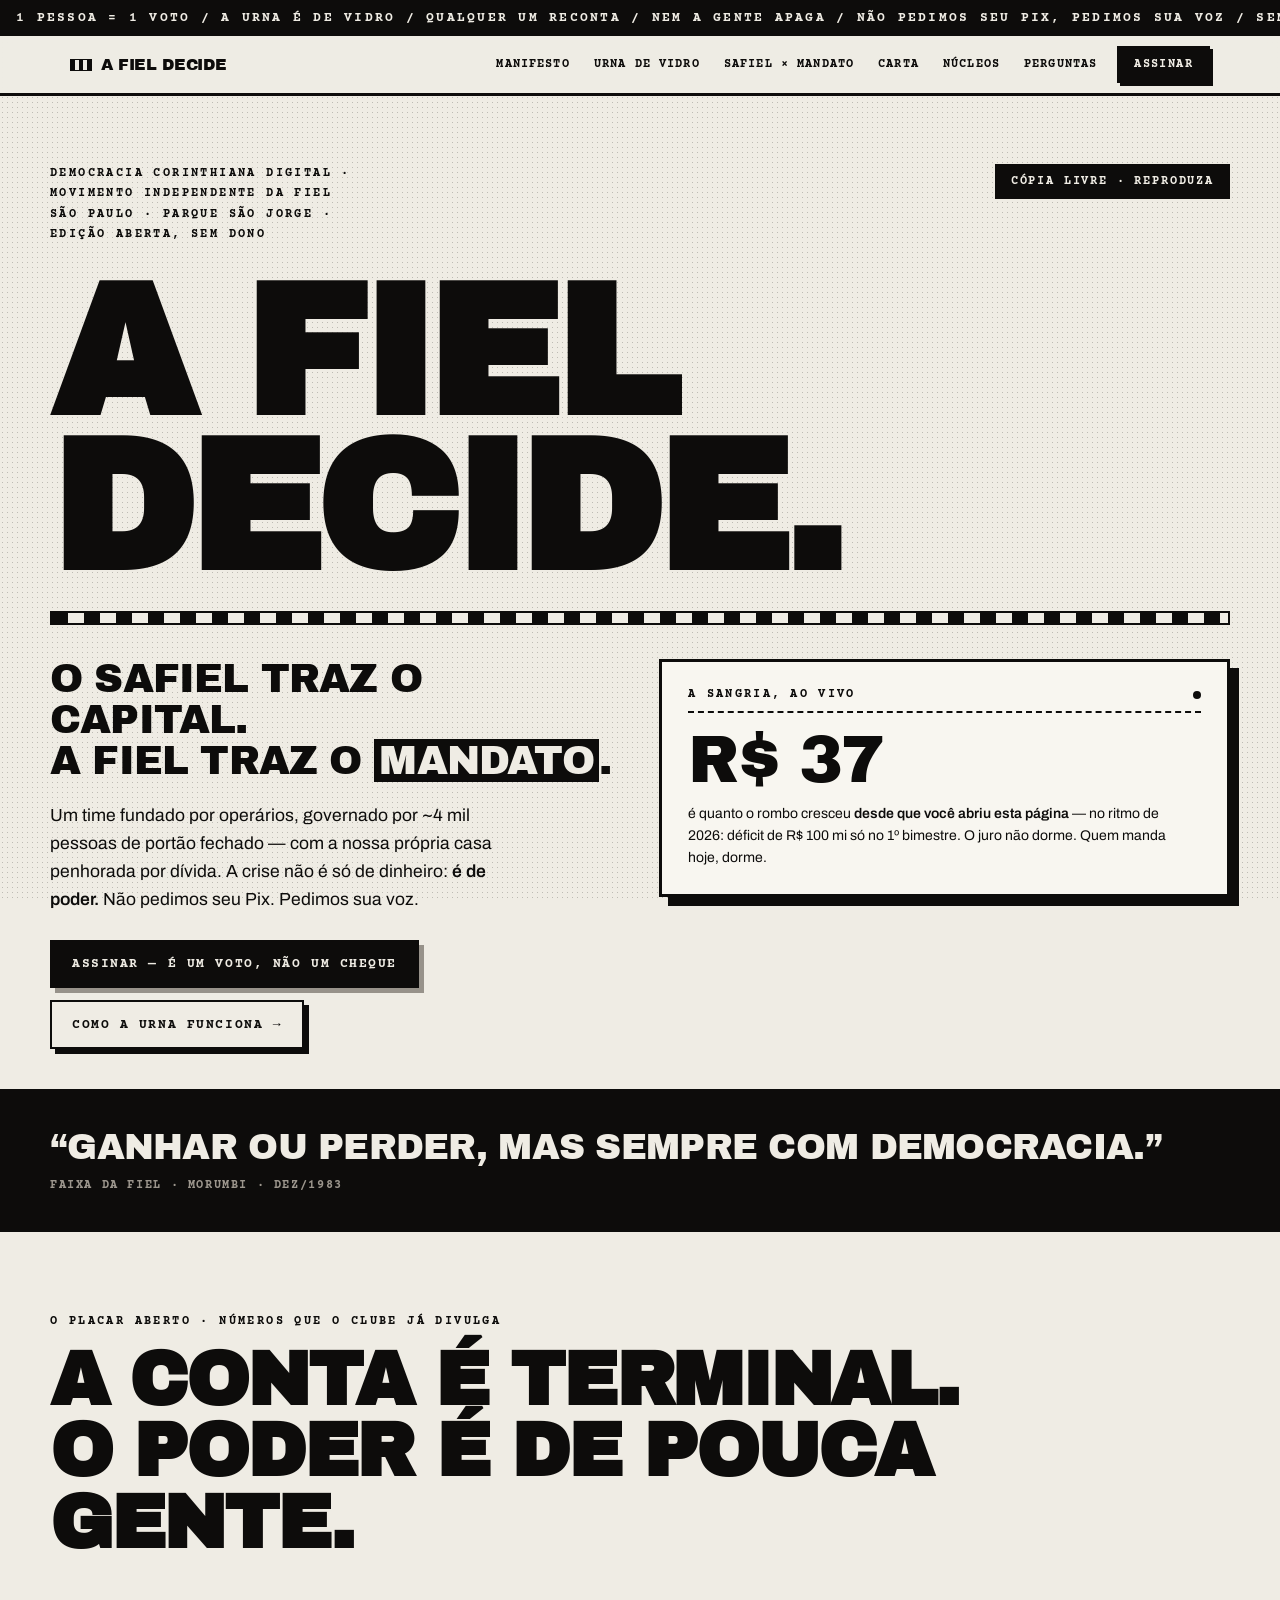
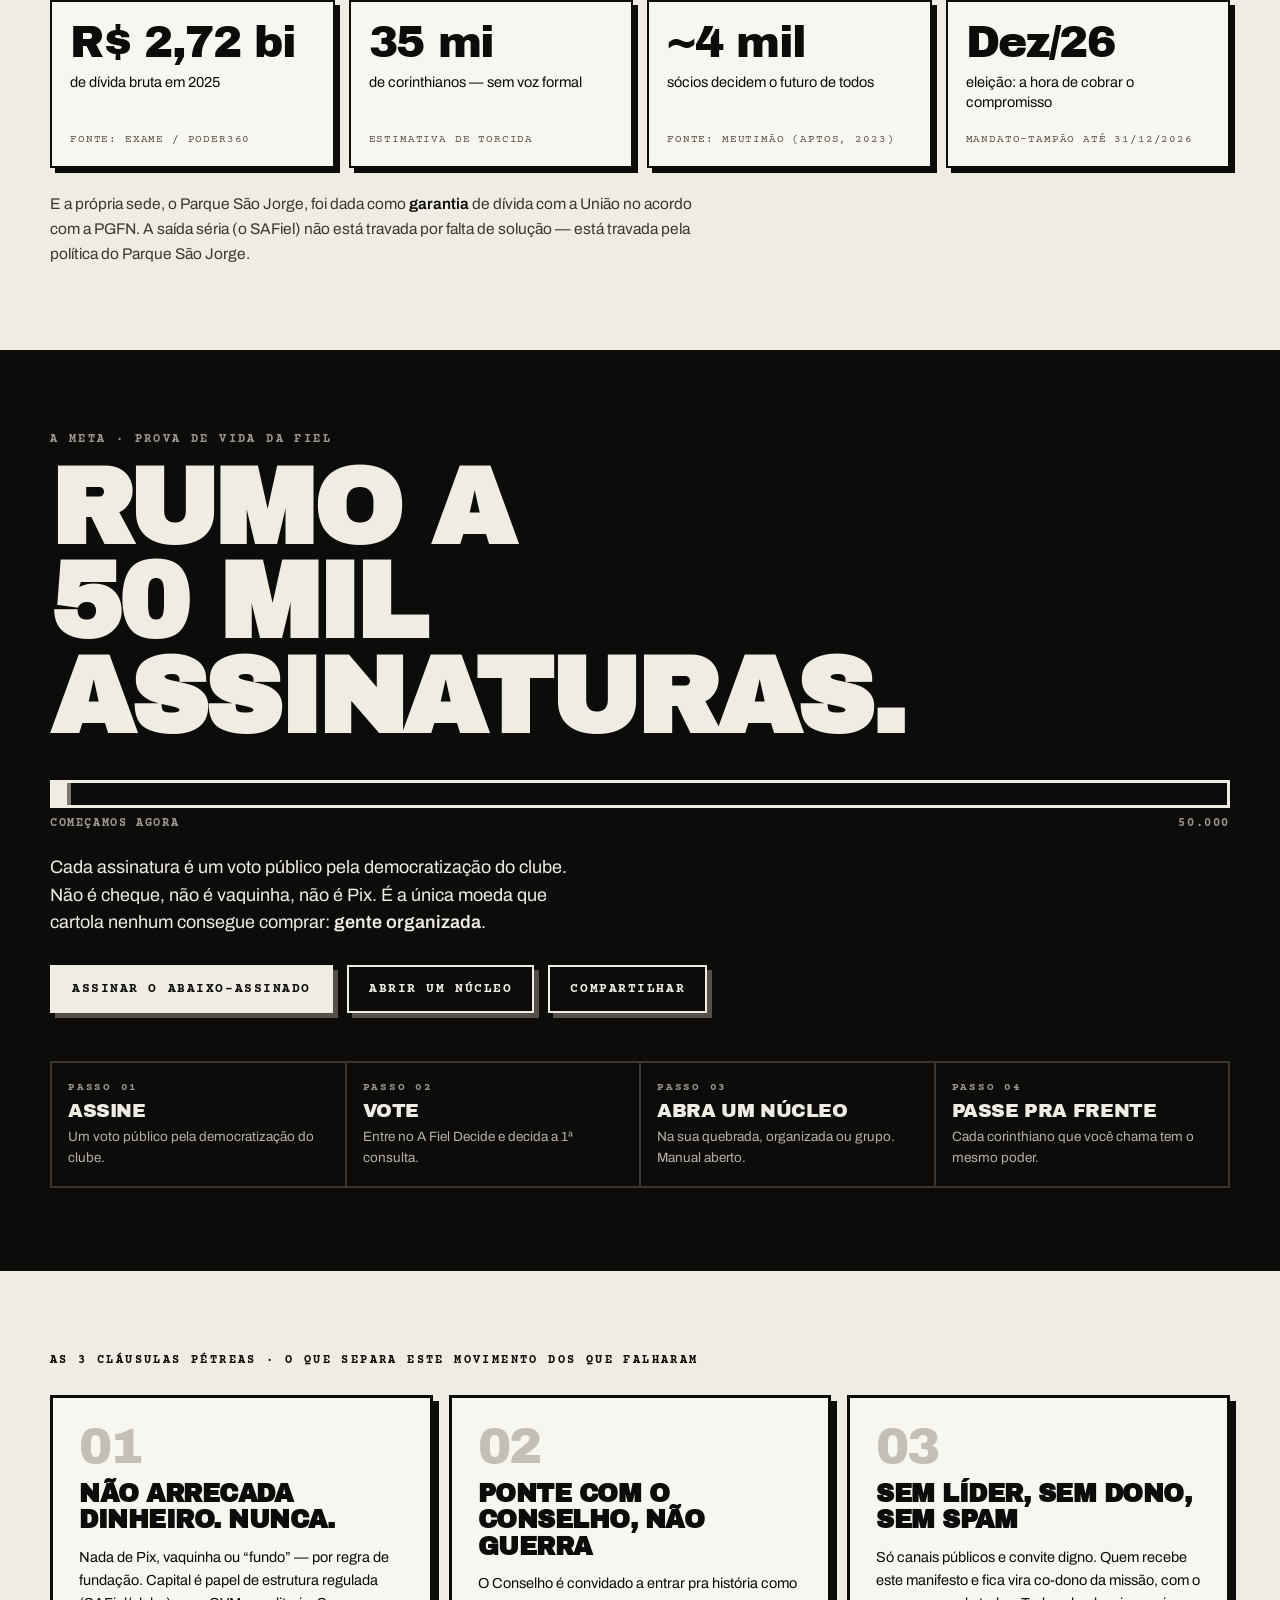
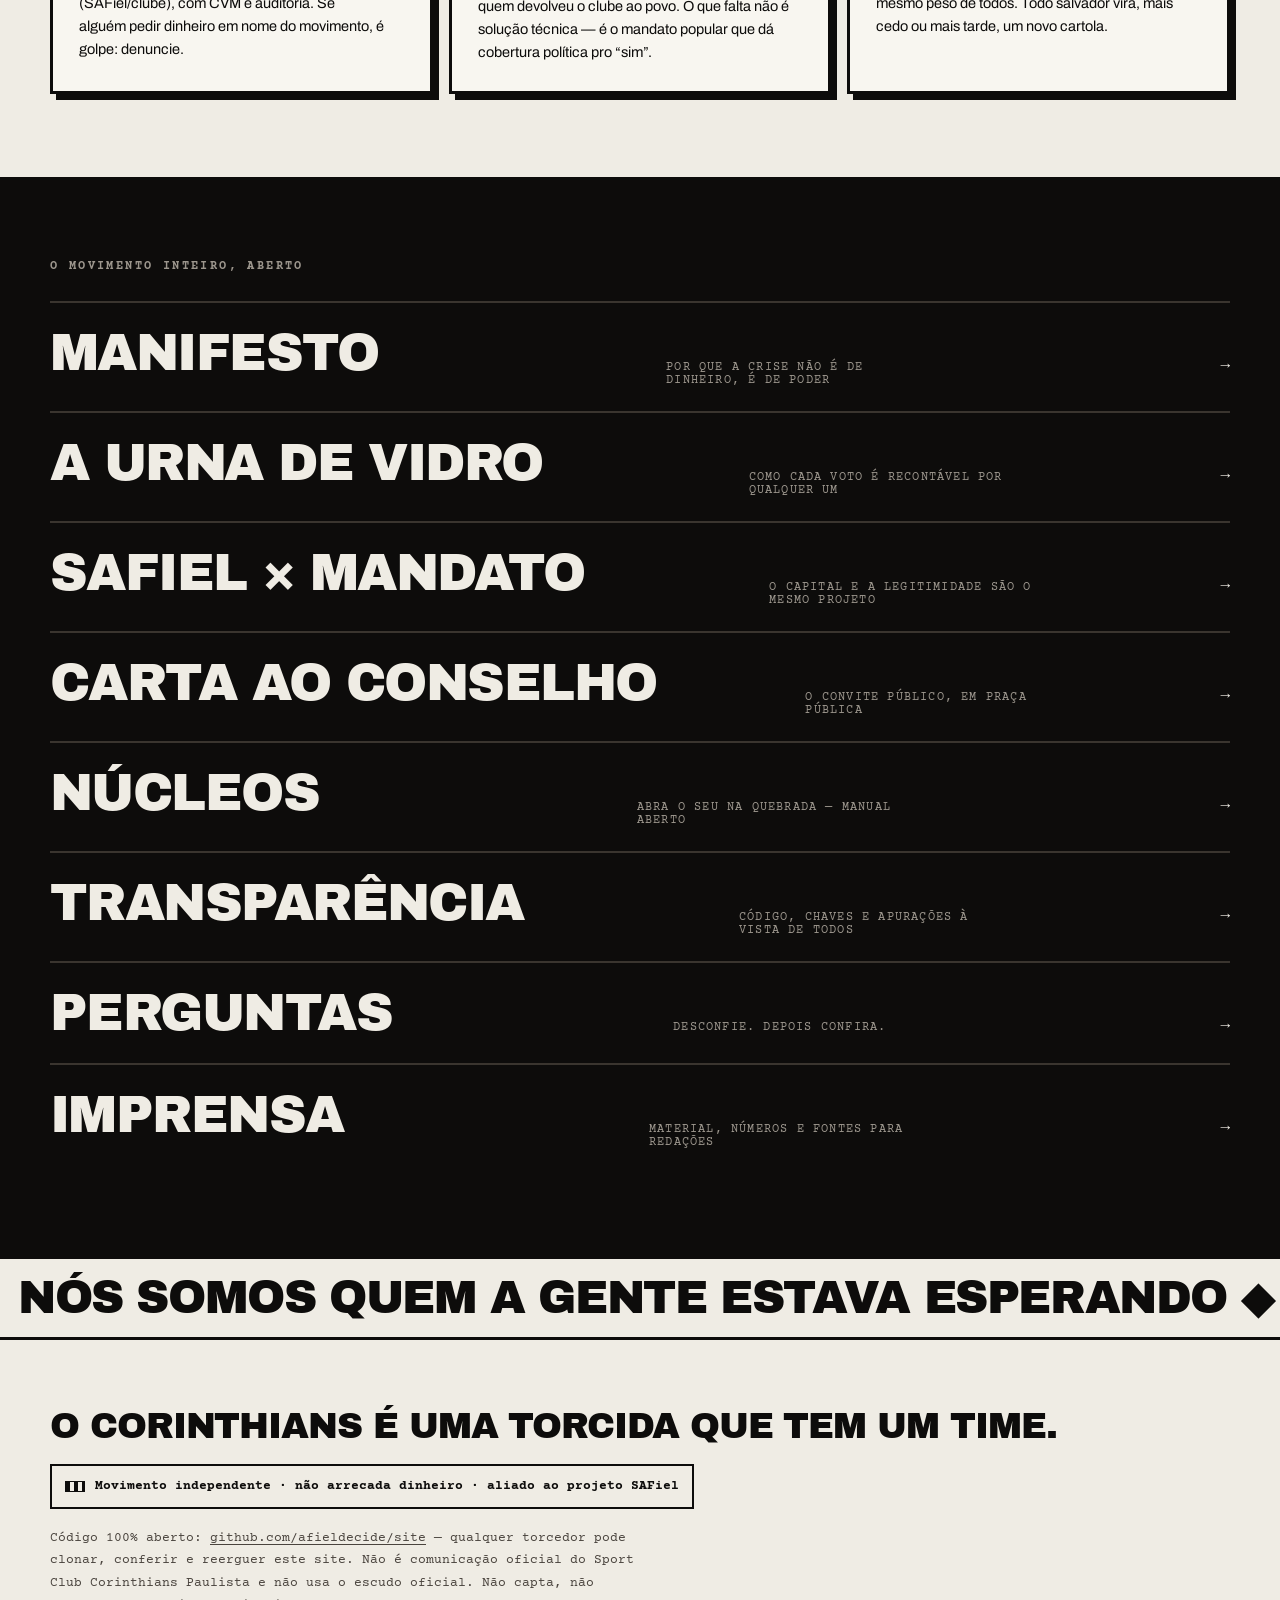
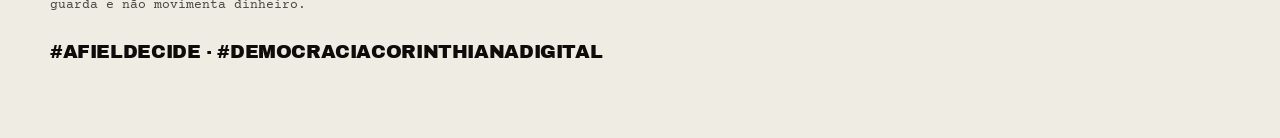
==== commit 3b20b7a6: "Wire live Change.org petition link into every sign CTA The petition is published, so the placeholder" ====
--- a/index.html
+++ b/index.html
@@ -115,7 +115,7 @@
     <div class="meta-scale"><span>Começamos agora</span><span>50.000</span></div>
     <p class="meta-p">Cada assinatura é um voto público pela democratização do clube. Não é cheque, não é vaquinha, não é Pix. É a única moeda que cartola nenhum consegue comprar: <b>gente organizada</b>.</p>
     <div class="meta-ctas">
-      <a class="btn btn--paper" href="#" data-petition>Assinar o abaixo-assinado</a>
+      <a class="btn btn--paper" href="https://www.change.org/p/a-fiel-quer-votar-pelo-direito-do-torcedor-a-decidir-o-futuro-do-corinthians" target="_blank" rel="noopener">Assinar o abaixo-assinado</a>
       <a class="btn btn--ghost" href="nucleos/">Abrir um núcleo</a>
       <a class="btn btn--ghost" href="#" data-share>Compartilhar</a>
     </div>
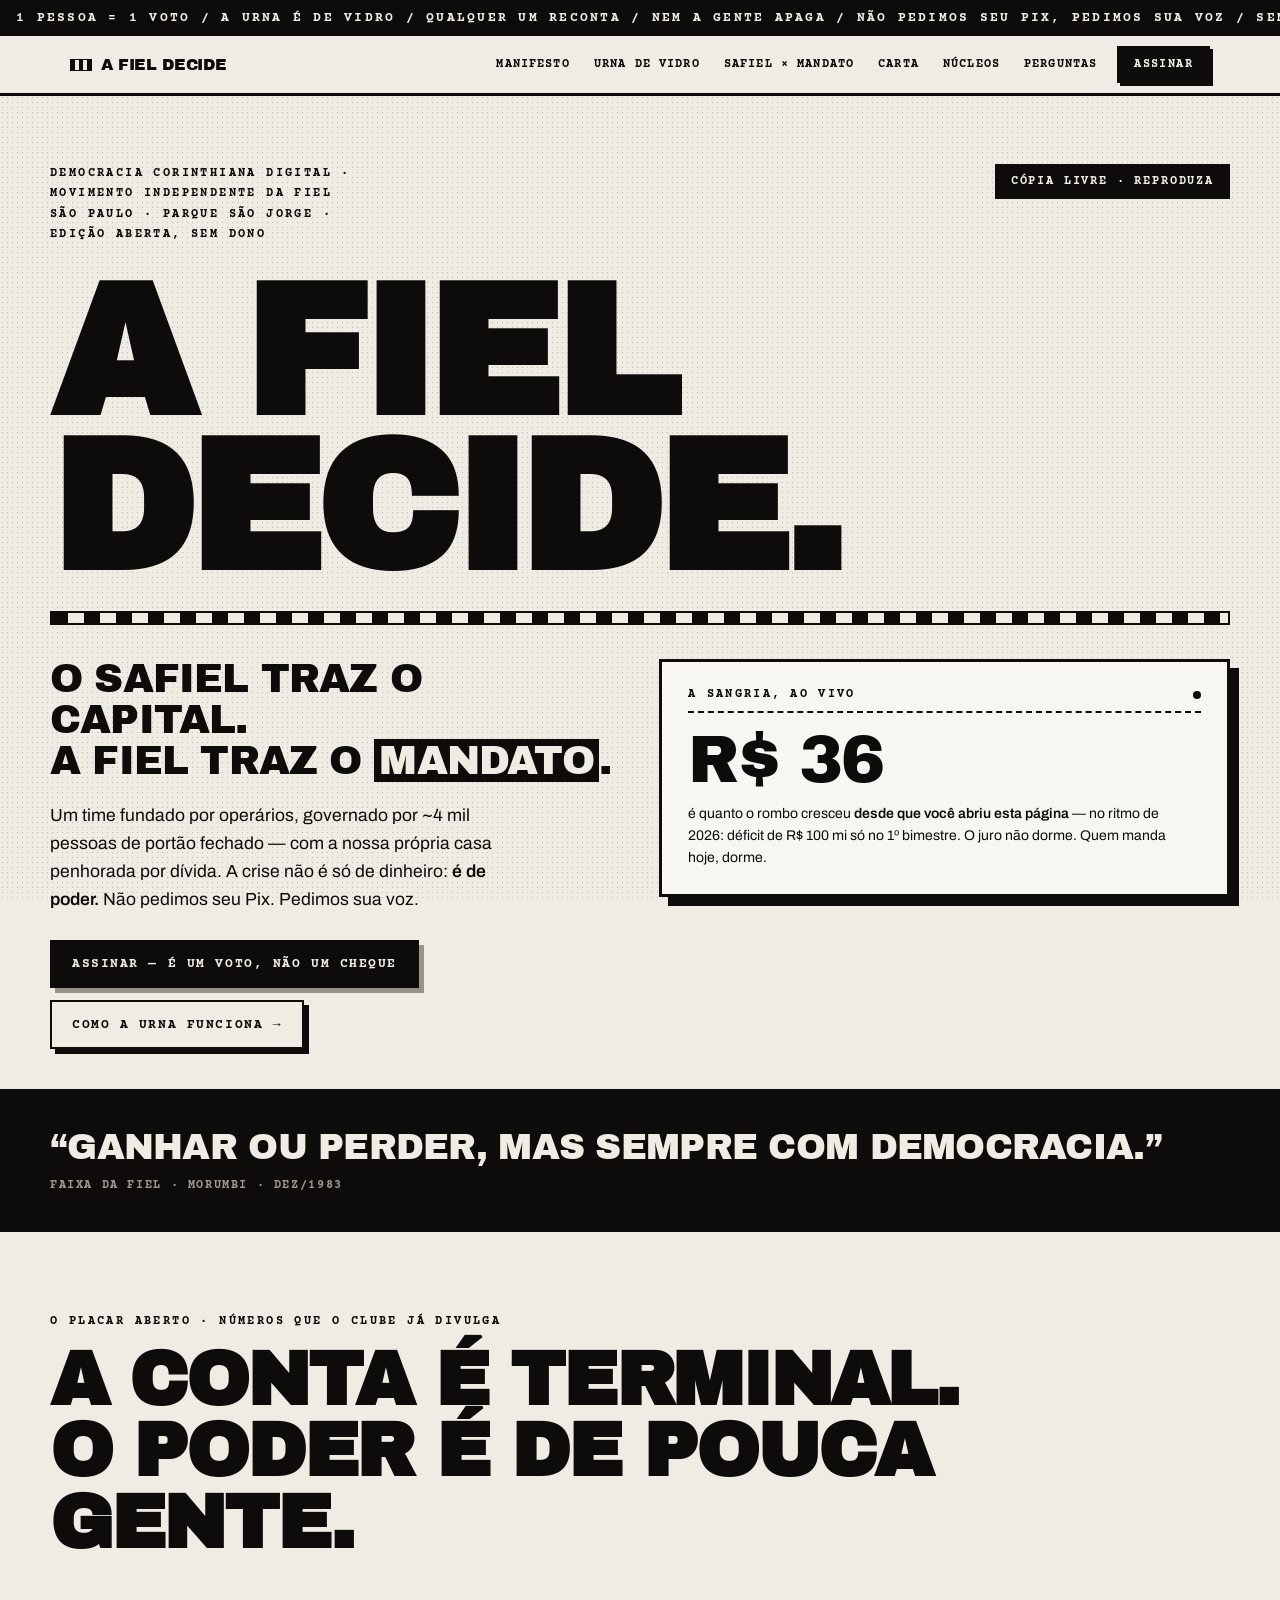
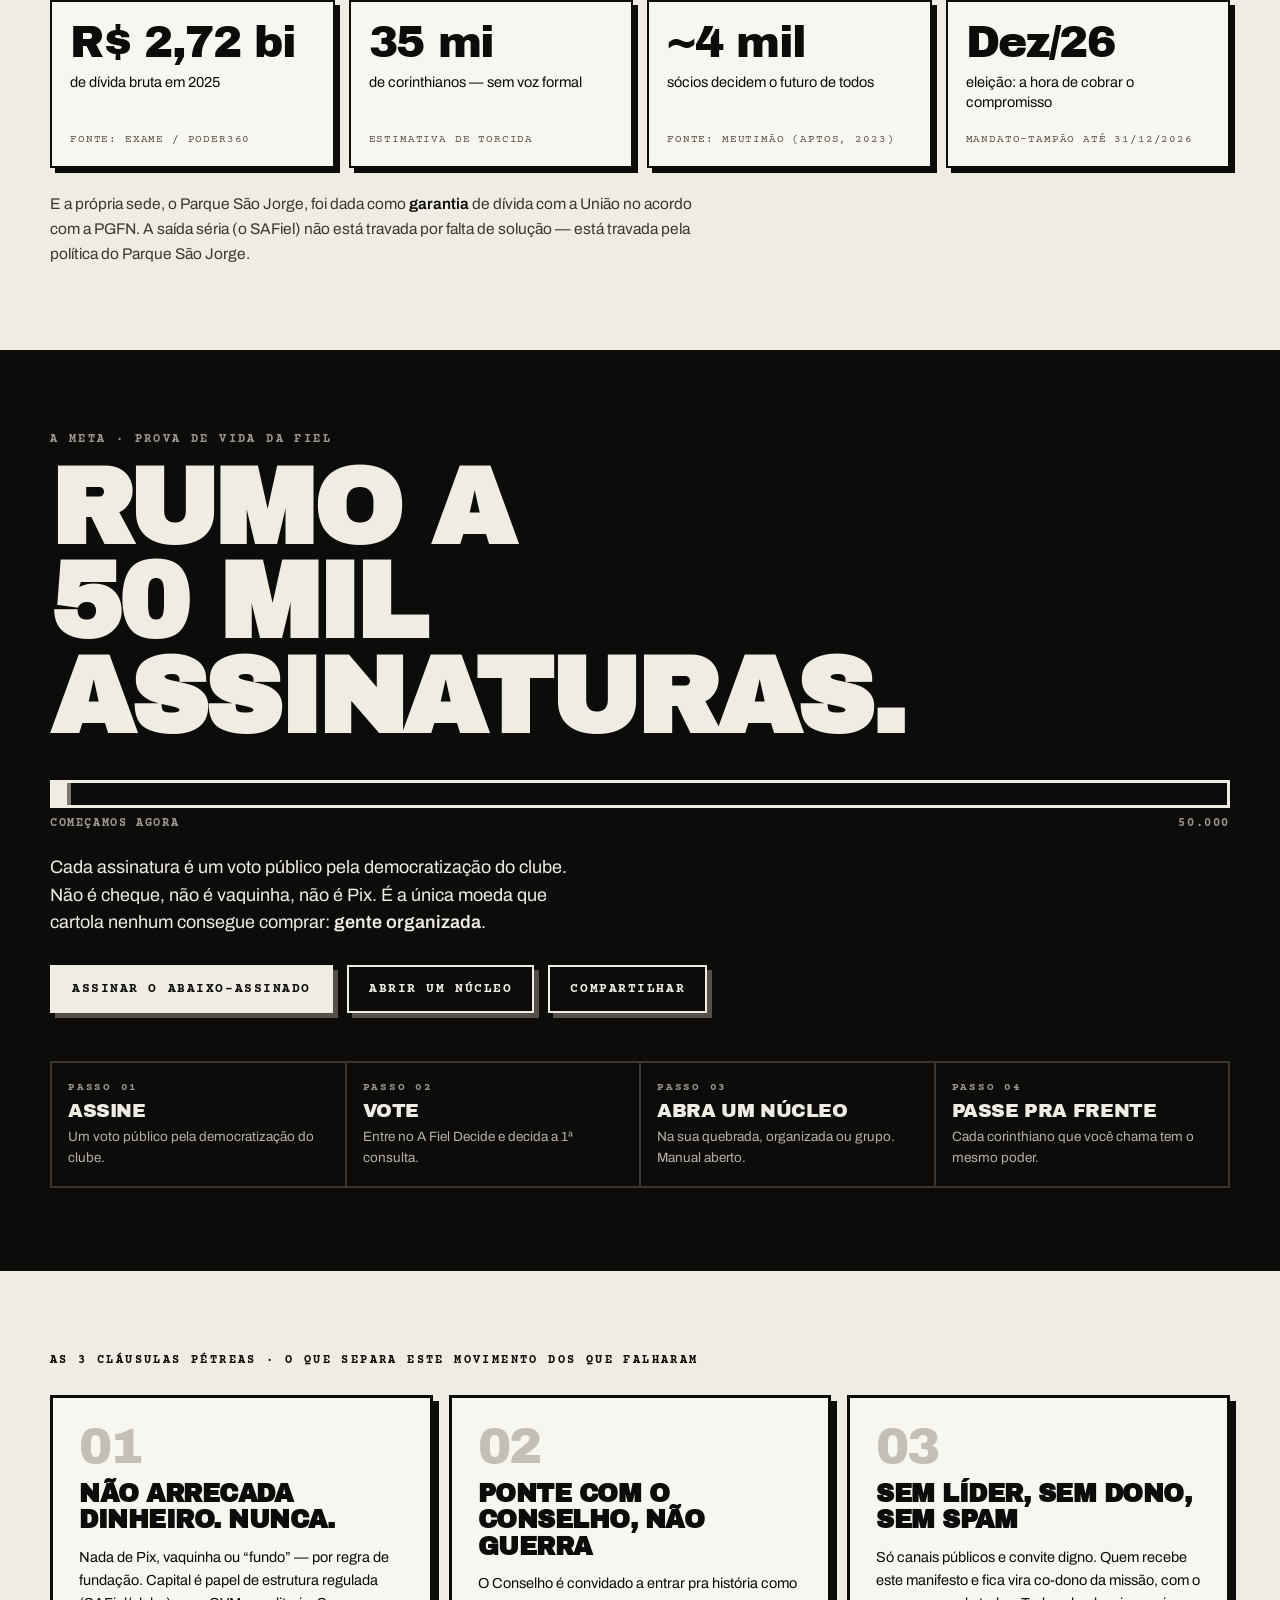
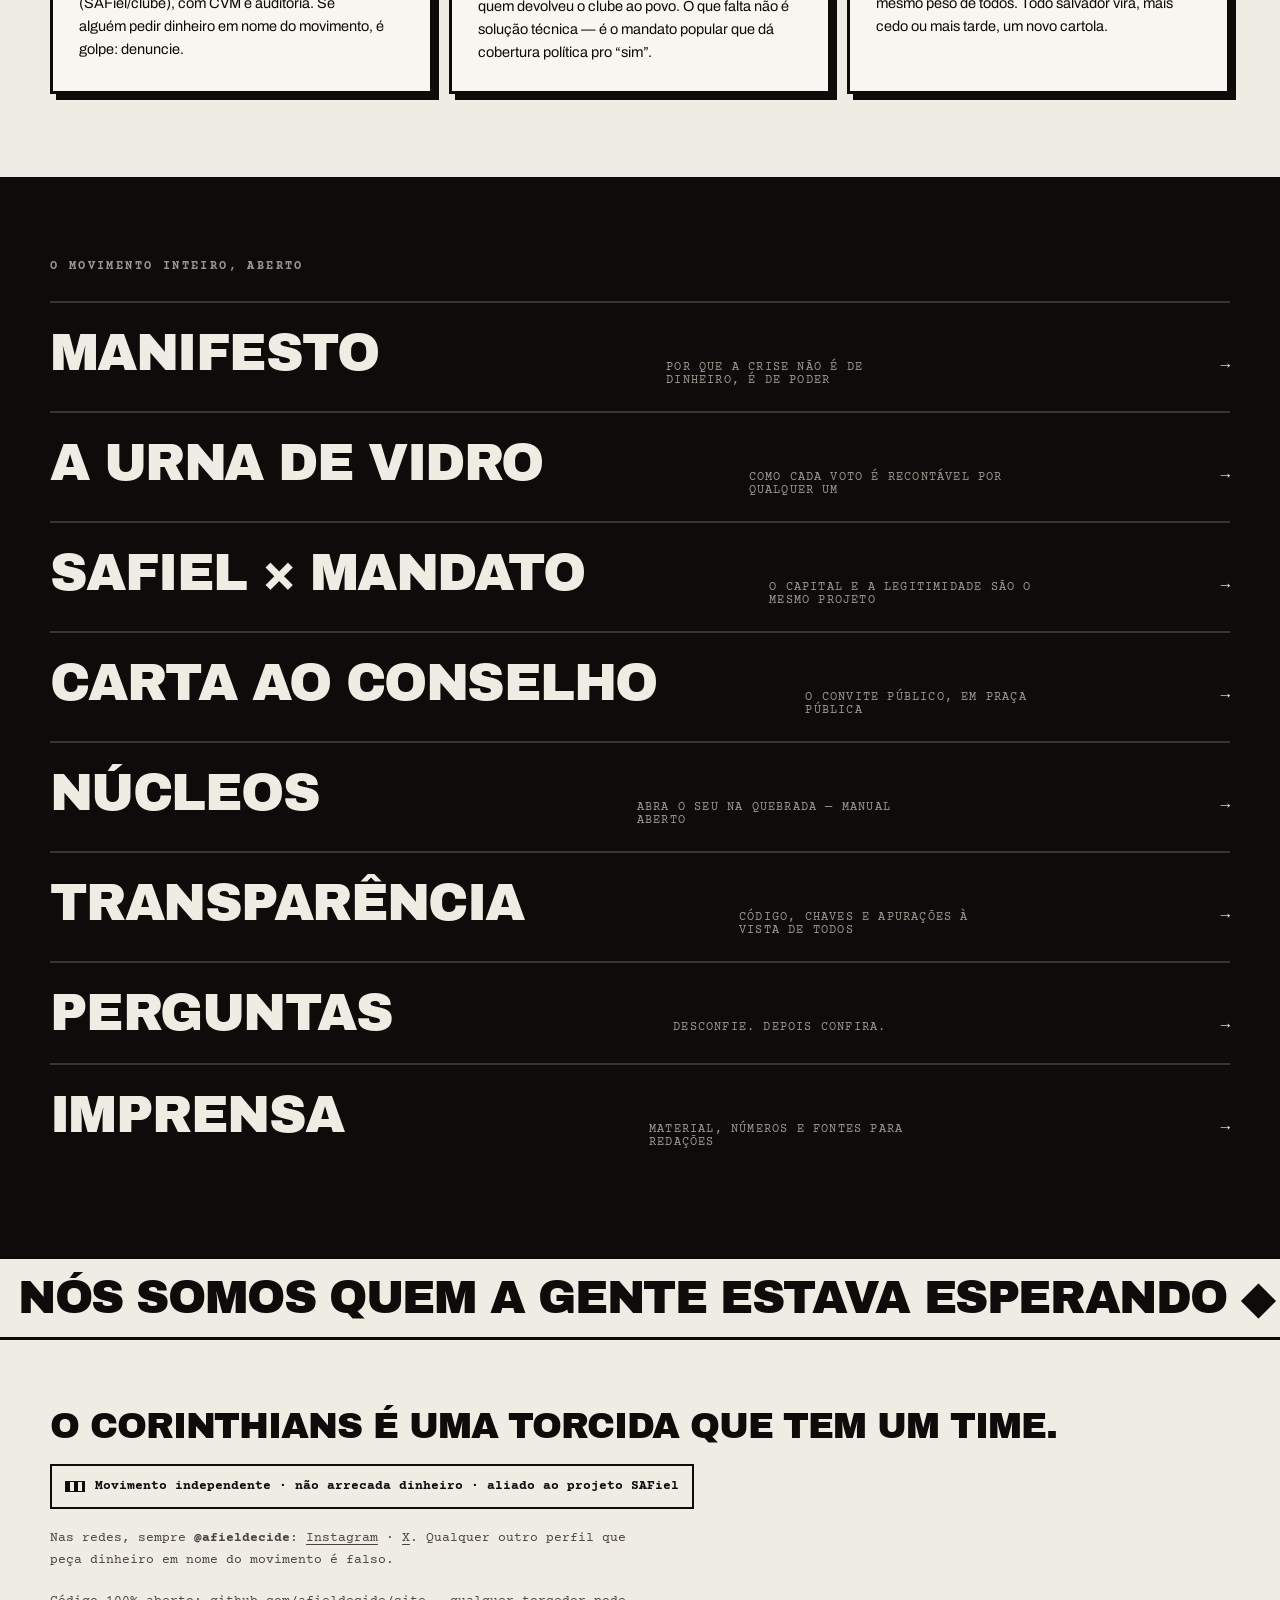
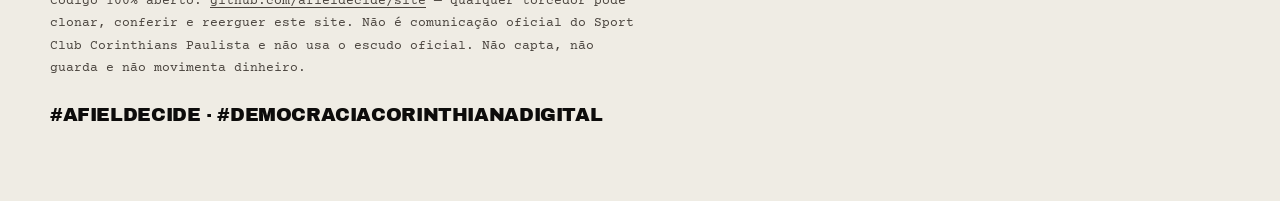
==== commit e34777a7: "Add official social profiles to footer and card art The movement now holds @afieldecide on Instagram" ====
--- a/index.html
+++ b/index.html
@@ -19,6 +19,7 @@
 <meta property="og:image:alt" content="Card do movimento: ~4 mil decidem o Corinthians. A gente é 35 milhões. Não pedimos Pix, pedimos sua voz. #AFielDecide">
 <meta property="og:locale" content="pt_BR">
 <meta name="twitter:card" content="summary">
+<meta name="twitter:site" content="@afieldecide">
 <link rel="icon" type="image/svg+xml" href="data:image/svg+xml,%3Csvg%20xmlns='http://www.w3.org/2000/svg'%20viewBox='0%200%2064%2064'%3E%3Crect%20width='64'%20height='64'%20fill='%23efece4'/%3E%3Crect%20x='19'%20y='19'%20width='26'%20height='26'%20fill='none'%20stroke='%230d0c0b'%20stroke-width='5'%20transform='rotate(45%2032%2032)'/%3E%3C/svg%3E">
 <link rel="stylesheet" href="styles.css">
 <script defer src="site.js"></script>
@@ -164,6 +165,7 @@
   <div class="inner">
     <p class="foot-frase">O Corinthians é uma torcida que tem um time.</p>
     <span class="foot-selo"><span class="stripe"></span>Movimento independente · não arrecada dinheiro · aliado ao projeto SAFiel</span>
+    <p class="foot-legal">Nas redes, sempre <b>@afieldecide</b>: <a href="https://instagram.com/afieldecide" rel="me">Instagram</a> · <a href="https://x.com/afieldecide" rel="me">X</a>. Qualquer outro perfil que peça dinheiro em nome do movimento é falso.</p>
     <p class="foot-legal">Código 100% aberto: <a href="https://github.com/afieldecide/site">github.com/afieldecide/site</a> — qualquer torcedor pode clonar, conferir e reerguer este site. Não é comunicação oficial do Sport Club Corinthians Paulista e não usa o escudo oficial. Não capta, não guarda e não movimenta dinheiro.</p>
     <p class="foot-hash">#AFielDecide · #DemocraciaCorinthianaDigital</p>
   </div>
